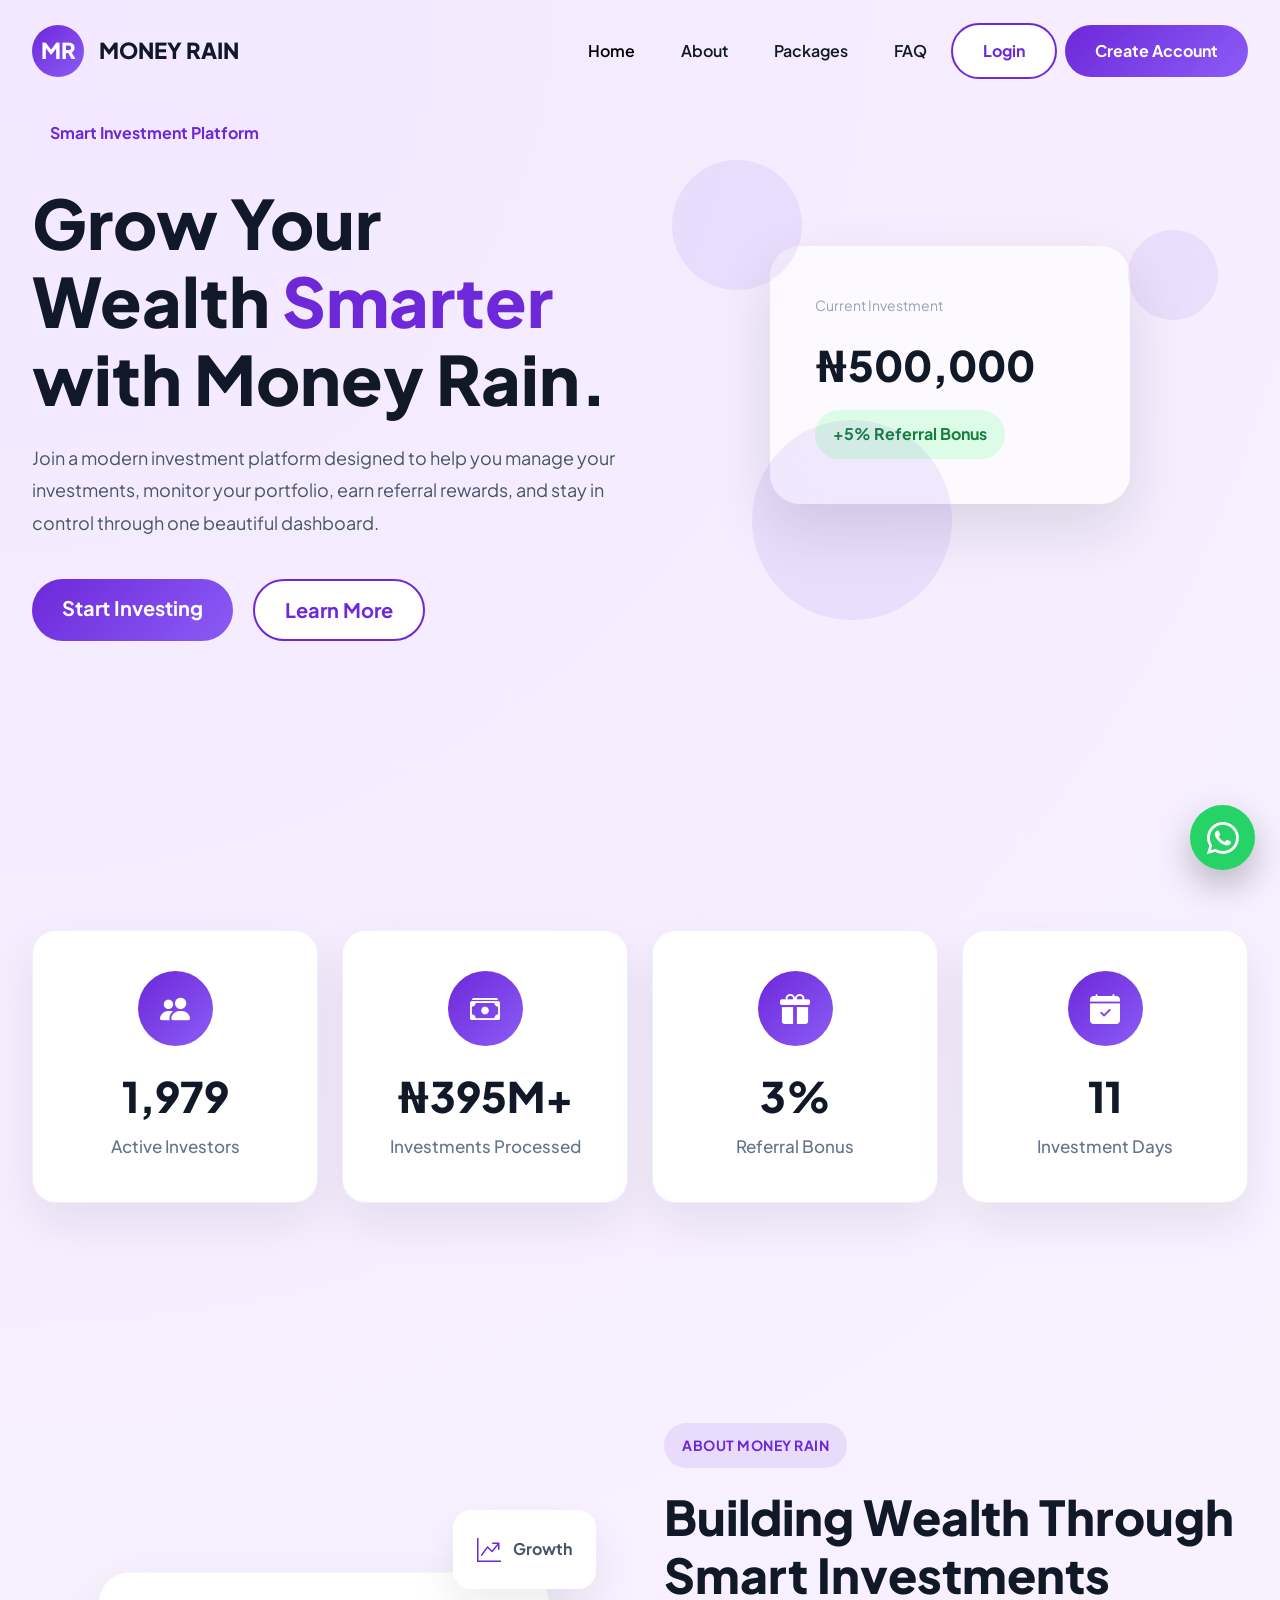
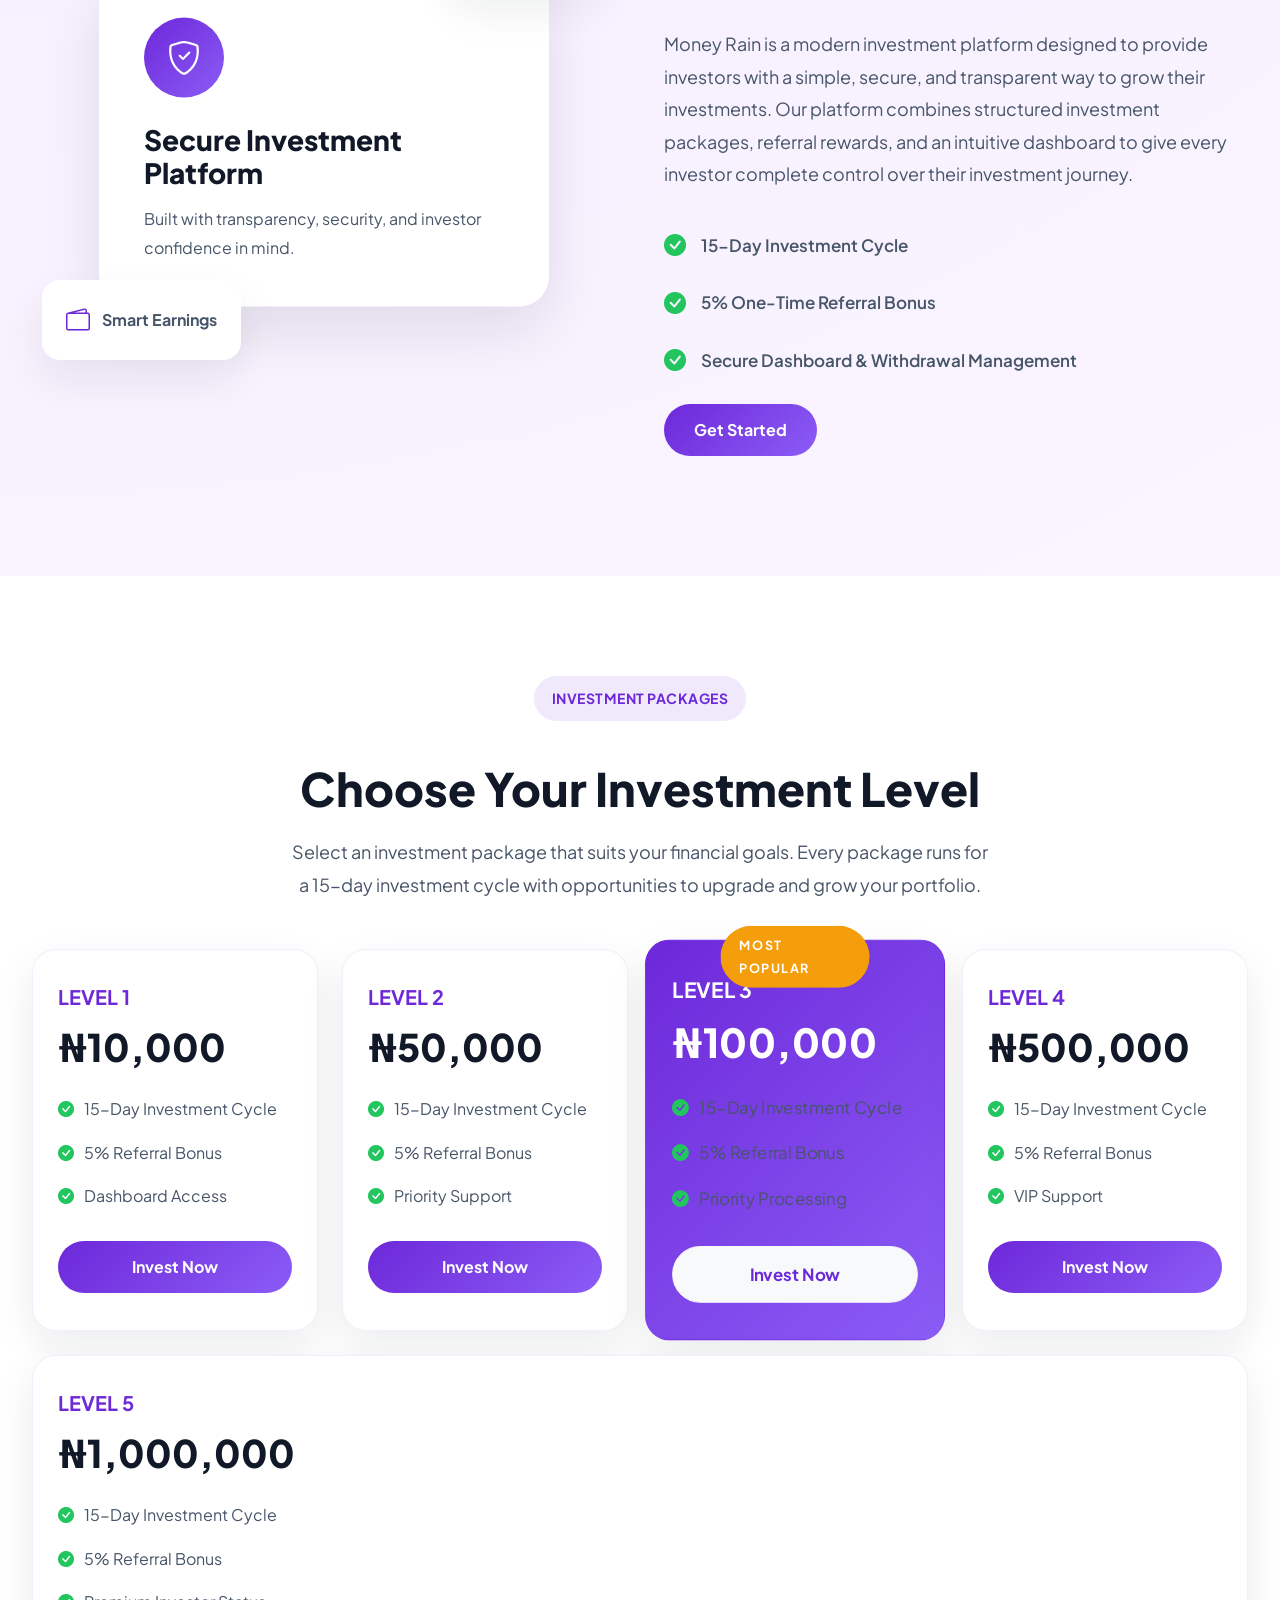
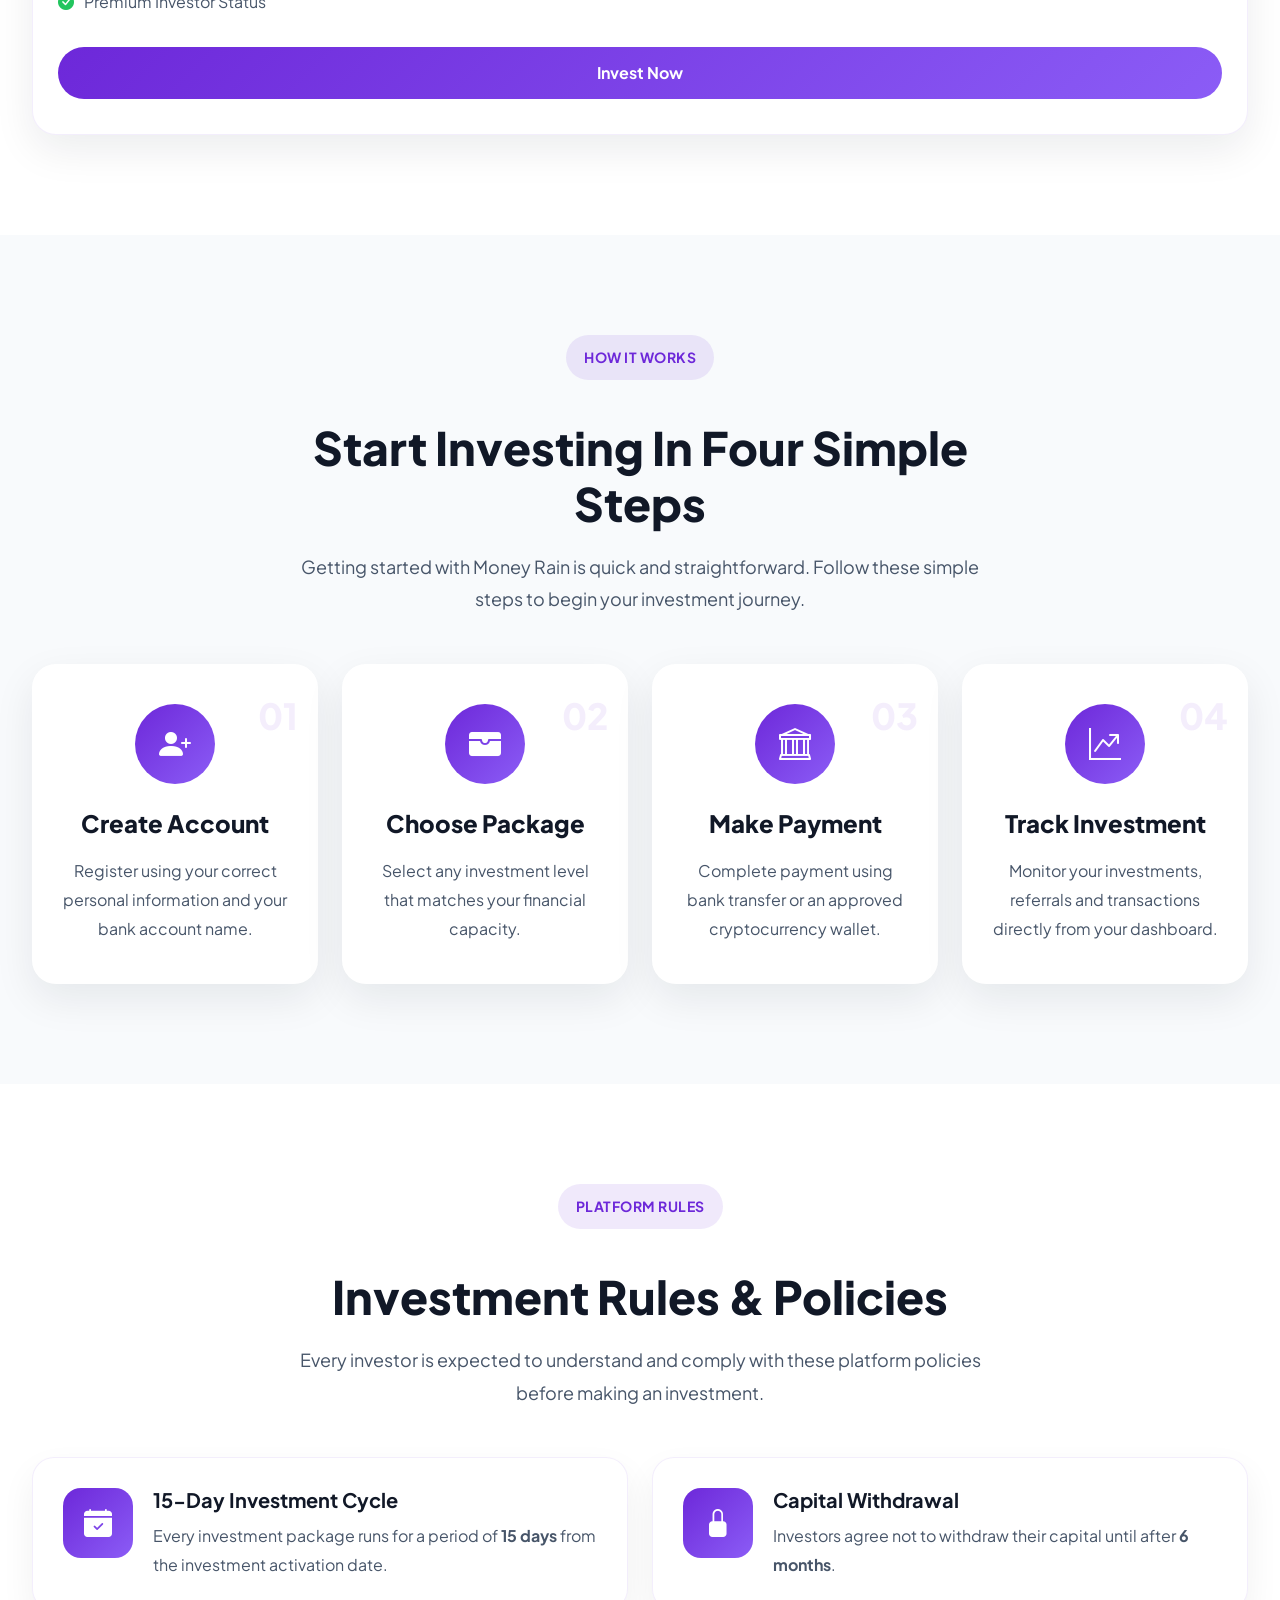
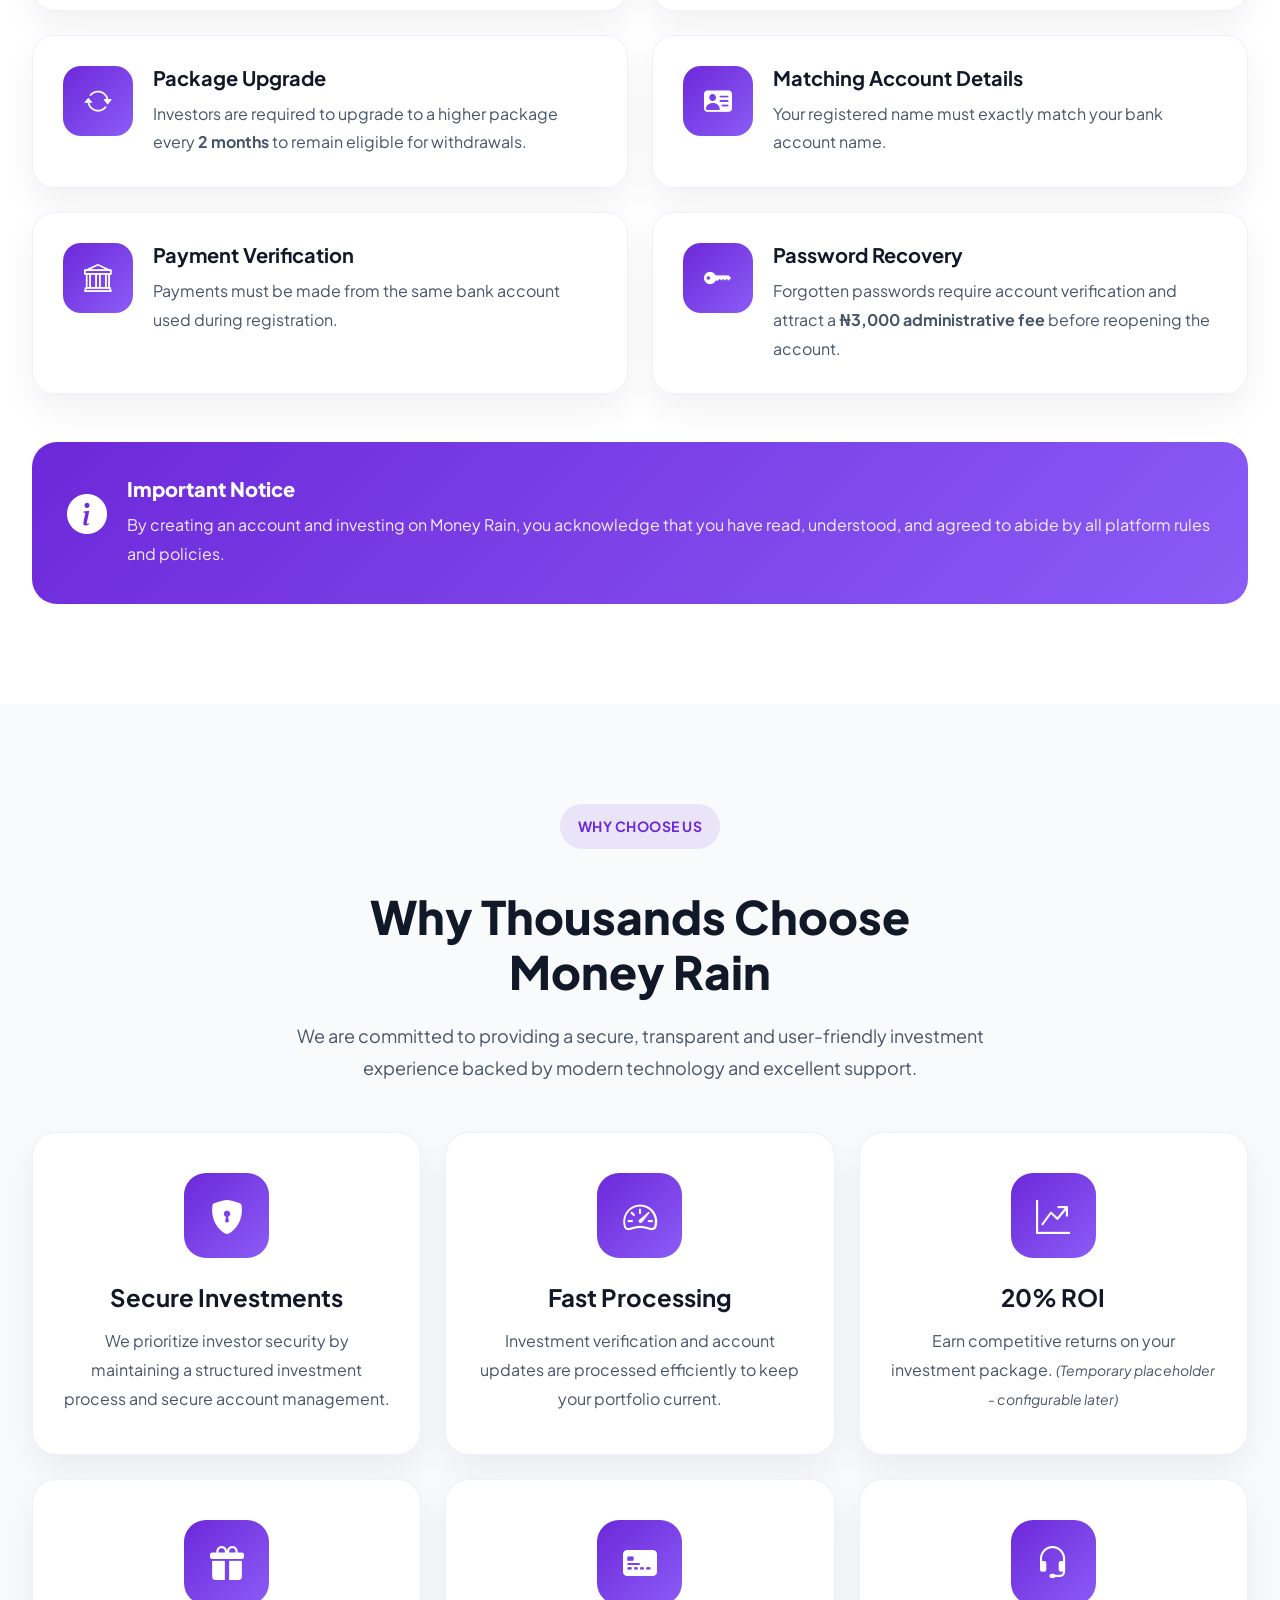
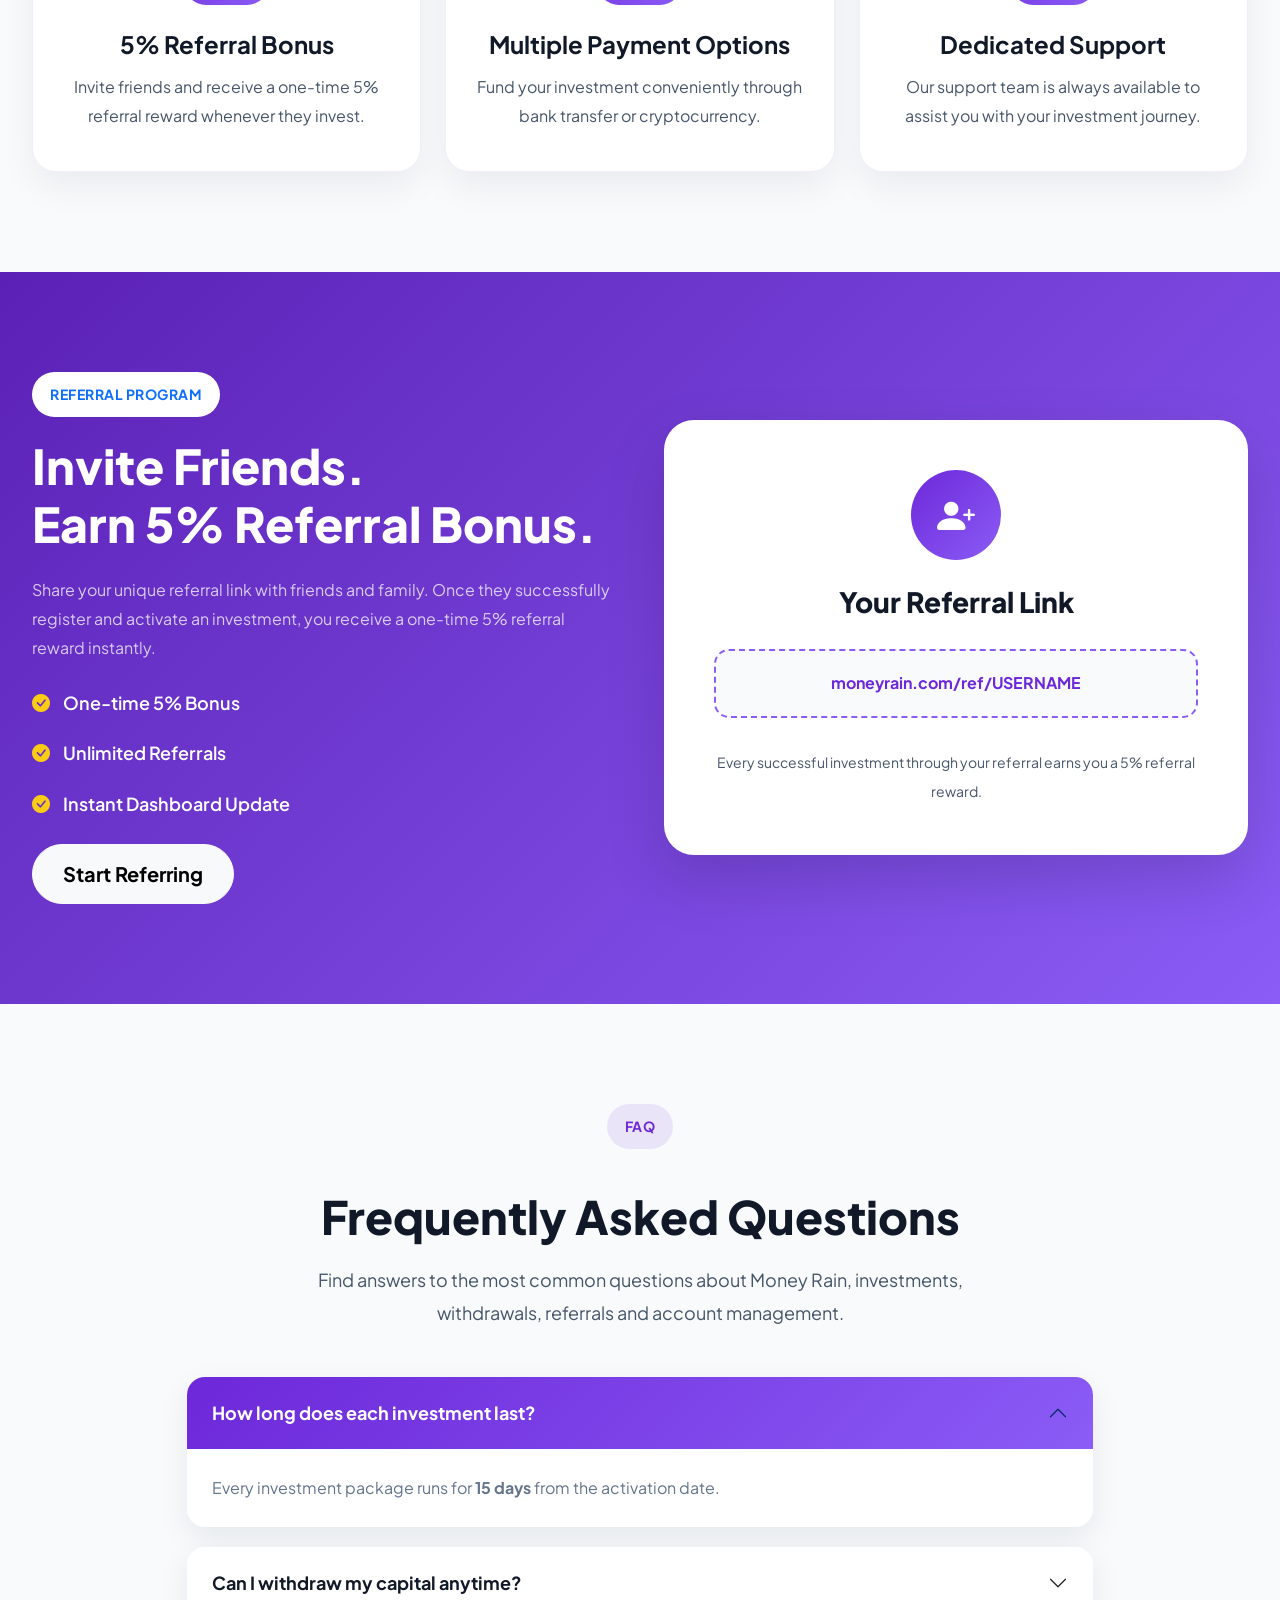
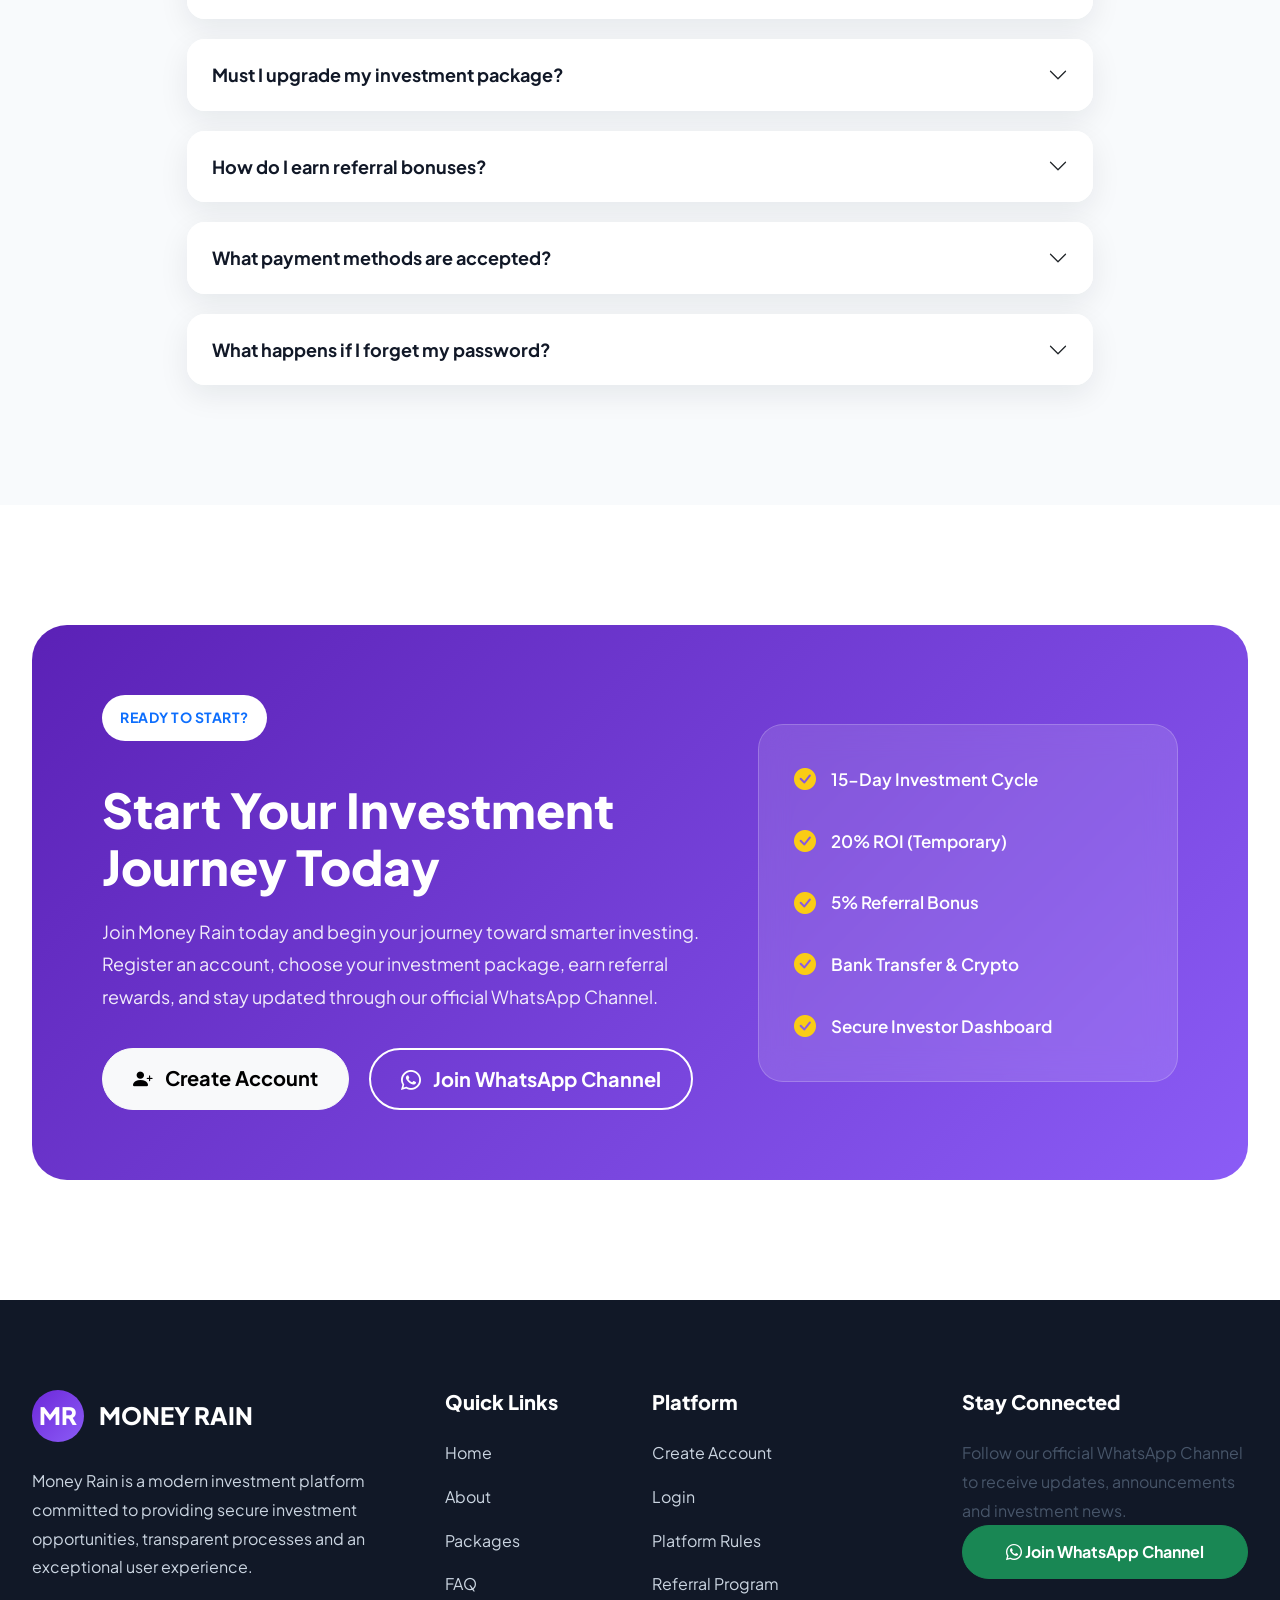
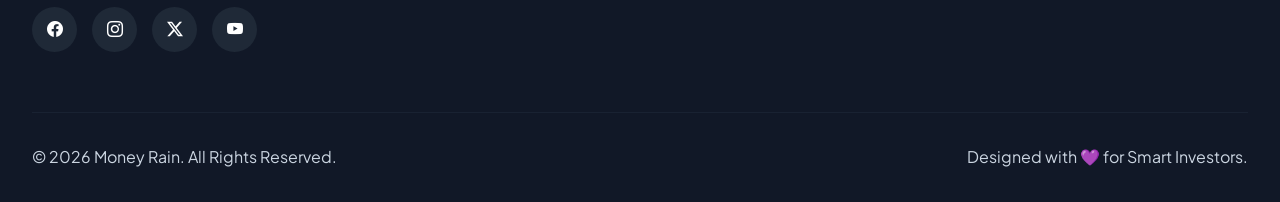
==== index.html @ e8bf7d79 "Home page UI" ====
<!doctype html>
<html lang="en">
  <head>
    <meta charset="UTF-8" />

    <meta name="viewport" content="width=device-width, initial-scale=1.0" />

    <title>Money Rain | Smart Investment Platform</title>

    <!-- Bootstrap -->
    <link
      href="https://cdn.jsdelivr.net/npm/bootstrap@5.3.3/dist/css/bootstrap.min.css"
      rel="stylesheet"
    />

    <!-- Bootstrap Icons -->
    <link
      href="https://cdn.jsdelivr.net/npm/bootstrap-icons@1.11.3/font/bootstrap-icons.min.css"
      rel="stylesheet"
    />

    <!-- Google Font -->
    <link
      href="https://fonts.googleapis.com/css2?family=Plus+Jakarta+Sans:wght@400;500;600;700;800&display=swap"
      rel="stylesheet"
    />

    <!-- AOS -->
    <link href="https://unpkg.com/aos@2.3.4/dist/aos.css" rel="stylesheet" />

    <!-- Custom CSS -->
    <link rel="stylesheet" href="assets/css/style.css" />
    <link rel="stylesheet" href="assets/css/responsive.css">
  </head>

  <body>
    <!-- =======================
            LOADER
    ======================== -->

    <div id="loader">
      <div class="loader-content">
        <div class="loader-logo">MR</div>

        <div class="spinner-border text-light mt-4"></div>

        <p class="mt-4 text-white">Loading...</p>
      </div>
    </div>

    <!-- =======================
            NAVBAR
    ======================== -->

    <nav class="navbar navbar-expand-lg">
      <div class="container">
        <a class="navbar-brand" href="#">
          <div class="logo-circle">MR</div>

          <span> MONEY RAIN </span>
        </a>

        <button
          class="navbar-toggler"
          data-bs-toggle="collapse"
          data-bs-target="#menu"
        >
          <i class="bi bi-list"></i>
        </button>

        <div class="collapse navbar-collapse" id="menu">
          <ul class="navbar-nav ms-auto align-items-lg-center">
            <li class="nav-item">
              <a href="#" class="nav-link active"> Home </a>
            </li>

            <li class="nav-item">
              <a href="#about" class="nav-link"> About </a>
            </li>

            <li class="nav-item">
              <a href="#packages" class="nav-link"> Packages </a>
            </li>

            <li class="nav-item">
              <a href="#faq" class="nav-link"> FAQ </a>
            </li>

            <li class="nav-item ms-lg-3">
              <a href="login.html" class="btn btn-login"> Login </a>
            </li>

            <li class="nav-item ms-lg-2">
              <a href="signup.html" class="btn btn-register">
                Create Account
              </a>
            </li>
          </ul>
        </div>
      </div>
    </nav>

    <!-- =======================
            HERO
    ======================== -->

    <section class="hero">
      <div class="container">
        <div class="row align-items-center">
          <div class="col-lg-6" data-aos="fade-right">
            <span class="hero-badge"> Smart Investment Platform </span>

            <h1>
              Grow Your Wealth

              <span> Smarter </span>

              with Money Rain.
            </h1>

            <p>
              Join a modern investment platform designed to help you manage your
              investments, monitor your portfolio, earn referral rewards, and
              stay in control through one beautiful dashboard.
            </p>

            <div class="hero-buttons">
              <a href="signup.html" class="btn btn-register btn-lg">
                Start Investing
              </a>

              <a href="#about" class="btn btn-outline-light-custom btn-lg">
                Learn More
              </a>
            </div>
          </div>

          <div class="col-lg-6" data-aos="fade-left">
            <div class="hero-card">
              <div class="investment-card">
                <small>Current Investment</small>

                <h3>₦500,000</h3>

                <span class="profit"> +5% Referral Bonus </span>
              </div>

              <div class="floating-circle one"></div>
              <div class="floating-circle two"></div>
              <div class="floating-circle three"></div>
            </div>
          </div>
        </div>
      </div>
    </section>
    <!-- ==========================================
                STATISTICS
=========================================== -->

    <section class="statistics">
      <div class="container">
        <div class="row g-4">
          <div class="col-lg-3 col-md-6">
            <div class="stat-card" data-aos="fade-up" data-aos-delay="100">
              <div class="stat-icon">
                <i class="bi bi-people-fill"></i>
              </div>

              <h2 class="counter" data-target="2500">0</h2>

              <p>Active Investors</p>
            </div>
          </div>

          <div class="col-lg-3 col-md-6">
            <div class="stat-card" data-aos="fade-up" data-aos-delay="200">
              <div class="stat-icon">
                <i class="bi bi-cash-stack"></i>
              </div>

              <h2>₦<span class="counter" data-target="500">0</span>M+</h2>

              <p>Investments Processed</p>
            </div>
          </div>

          <div class="col-lg-3 col-md-6">
            <div class="stat-card" data-aos="fade-up" data-aos-delay="300">
              <div class="stat-icon">
                <i class="bi bi-gift-fill"></i>
              </div>

              <h2><span class="counter" data-target="5">0</span>%</h2>

              <p>Referral Bonus</p>
            </div>
          </div>

          <div class="col-lg-3 col-md-6">
            <div class="stat-card" data-aos="fade-up" data-aos-delay="400">
              <div class="stat-icon">
                <i class="bi bi-calendar-check-fill"></i>
              </div>

              <h2><span class="counter" data-target="15">0</span></h2>

              <p>Investment Days</p>
            </div>
          </div>
        </div>
      </div>
    </section>
    <!-- ==========================================
                ABOUT SECTION
=========================================== -->

    <section class="about-section" id="about">
      <div class="container">
        <div class="row align-items-center g-5">
          <!-- Left Side -->

          <div class="col-lg-6" data-aos="fade-right">
            <div class="about-image">
              <div class="about-main-card">
                <div class="about-icon">
                  <i class="bi bi-shield-check"></i>
                </div>

                <h3>Secure Investment Platform</h3>

                <p>
                  Built with transparency, security, and investor confidence in
                  mind.
                </p>
              </div>

              <div class="mini-card top-card">
                <i class="bi bi-graph-up-arrow"></i>

                <span>Growth</span>
              </div>

              <div class="mini-card bottom-card">
                <i class="bi bi-wallet2"></i>

                <span>Smart Earnings</span>
              </div>
            </div>
          </div>

          <!-- Right Side -->

          <div class="col-lg-6" data-aos="fade-left">
            <span class="section-tag"> ABOUT MONEY RAIN </span>

            <h2>Building Wealth Through Smart Investments</h2>

            <p class="about-text">
              Money Rain is a modern investment platform designed to provide
              investors with a simple, secure, and transparent way to grow their
              investments. Our platform combines structured investment packages,
              referral rewards, and an intuitive dashboard to give every
              investor complete control over their investment journey.
            </p>

            <div class="about-features">
              <div class="about-feature">
                <i class="bi bi-check-circle-fill"></i>

                <span>15-Day Investment Cycle</span>
              </div>

              <div class="about-feature">
                <i class="bi bi-check-circle-fill"></i>

                <span>5% One-Time Referral Bonus</span>
              </div>

              <div class="about-feature">
                <i class="bi bi-check-circle-fill"></i>

                <span>Secure Dashboard & Withdrawal Management</span>
              </div>
            </div>

            <a href="signup.html" class="btn btn-register mt-4">
              Get Started
            </a>
          </div>
        </div>
      </div>
    </section>
    <!-- ==========================================
            INVESTMENT PACKAGES
=========================================== -->

    <section class="packages-section" id="packages">
      <div class="container">
        <div class="section-header text-center mb-5" data-aos="fade-up">
          <span class="section-tag">INVESTMENT PACKAGES</span>

          <h2>Choose Your Investment Level</h2>

          <p>
            Select an investment package that suits your financial goals. Every
            package runs for a 15-day investment cycle with opportunities to
            upgrade and grow your portfolio.
          </p>
        </div>

        <div class="row g-4">
          <!-- Level 1 -->
          <div class="col-lg col-md-6" data-aos="fade-up" data-aos-delay="100">
            <div class="package-card">
              <h5>LEVEL 1</h5>

              <h3>₦10,000</h3>

              <ul>
                <li>
                  <i class="bi bi-check-circle-fill"></i>15-Day Investment Cycle
                </li>

                <li>
                  <i class="bi bi-check-circle-fill"></i>5% Referral Bonus
                </li>

                <li><i class="bi bi-check-circle-fill"></i>Dashboard Access</li>
              </ul>

              <a href="signup.html" class="btn btn-register w-100">
                Invest Now
              </a>
            </div>
          </div>

          <!-- Level 2 -->

          <div class="col-lg col-md-6" data-aos="fade-up" data-aos-delay="200">
            <div class="package-card">
              <h5>LEVEL 2</h5>

              <h3>₦50,000</h3>

              <ul>
                <li>
                  <i class="bi bi-check-circle-fill"></i>15-Day Investment Cycle
                </li>

                <li>
                  <i class="bi bi-check-circle-fill"></i>5% Referral Bonus
                </li>

                <li><i class="bi bi-check-circle-fill"></i>Priority Support</li>
              </ul>

              <a href="signup.html" class="btn btn-register w-100">
                Invest Now
              </a>
            </div>
          </div>

          <!-- Level 3 -->

          <div class="col-lg col-md-6" data-aos="fade-up" data-aos-delay="300">
            <div class="package-card featured">
              <span class="featured-badge"> MOST POPULAR </span>

              <h5>LEVEL 3</h5>

              <h3>₦100,000</h3>

              <ul>
                <li>
                  <i class="bi bi-check-circle-fill"></i>15-Day Investment Cycle
                </li>

                <li>
                  <i class="bi bi-check-circle-fill"></i>5% Referral Bonus
                </li>

                <li>
                  <i class="bi bi-check-circle-fill"></i>Priority Processing
                </li>
              </ul>

              <a href="signup.html" class="btn btn-light w-100"> Invest Now </a>
            </div>
          </div>

          <!-- Level 4 -->

          <div class="col-lg col-md-6" data-aos="fade-up" data-aos-delay="400">
            <div class="package-card">
              <h5>LEVEL 4</h5>

              <h3>₦500,000</h3>

              <ul>
                <li>
                  <i class="bi bi-check-circle-fill"></i>15-Day Investment Cycle
                </li>

                <li>
                  <i class="bi bi-check-circle-fill"></i>5% Referral Bonus
                </li>

                <li><i class="bi bi-check-circle-fill"></i>VIP Support</li>
              </ul>

              <a href="signup.html" class="btn btn-register w-100">
                Invest Now
              </a>
            </div>
          </div>

          <!-- Level 5 -->

          <div class="col-lg col-md-6" data-aos="fade-up" data-aos-delay="500">
            <div class="package-card">
              <h5>LEVEL 5</h5>

              <h3>₦1,000,000</h3>

              <ul>
                <li>
                  <i class="bi bi-check-circle-fill"></i>15-Day Investment Cycle
                </li>

                <li>
                  <i class="bi bi-check-circle-fill"></i>5% Referral Bonus
                </li>

                <li>
                  <i class="bi bi-check-circle-fill"></i>Premium Investor Status
                </li>
              </ul>

              <a href="signup.html" class="btn btn-register w-100">
                Invest Now
              </a>
            </div>
          </div>
        </div>
      </div>
    </section>
    <!-- ==========================================
            HOW IT WORKS
=========================================== -->

    <section class="how-section">
      <div class="container">
        <div class="section-header text-center mb-5" data-aos="fade-up">
          <span class="section-tag"> HOW IT WORKS </span>

          <h2>Start Investing In Four Simple Steps</h2>

          <p>
            Getting started with Money Rain is quick and straightforward. Follow
            these simple steps to begin your investment journey.
          </p>
        </div>

        <div class="row g-4">
          <div class="col-lg-3 col-md-6">
            <div class="step-card" data-aos="fade-up" data-aos-delay="100">
              <div class="step-number">01</div>

              <div class="step-icon">
                <i class="bi bi-person-plus-fill"></i>
              </div>

              <h4>Create Account</h4>

              <p>
                Register using your correct personal information and your bank
                account name.
              </p>
            </div>
          </div>

          <div class="col-lg-3 col-md-6">
            <div class="step-card" data-aos="fade-up" data-aos-delay="200">
              <div class="step-number">02</div>

              <div class="step-icon">
                <i class="bi bi-wallet-fill"></i>
              </div>

              <h4>Choose Package</h4>

              <p>
                Select any investment level that matches your financial
                capacity.
              </p>
            </div>
          </div>

          <div class="col-lg-3 col-md-6">
            <div class="step-card" data-aos="fade-up" data-aos-delay="300">
              <div class="step-number">03</div>

              <div class="step-icon">
                <i class="bi bi-bank"></i>
              </div>

              <h4>Make Payment</h4>

              <p>
                Complete payment using bank transfer or an approved
                cryptocurrency wallet.
              </p>
            </div>
          </div>

          <div class="col-lg-3 col-md-6">
            <div class="step-card" data-aos="fade-up" data-aos-delay="400">
              <div class="step-number">04</div>

              <div class="step-icon">
                <i class="bi bi-graph-up-arrow"></i>
              </div>

              <h4>Track Investment</h4>

              <p>
                Monitor your investments, referrals and transactions directly
                from your dashboard.
              </p>
            </div>
          </div>
        </div>
      </div>
    </section>
    <!-- ==========================================
        PLATFORM RULES & POLICIES
=========================================== -->

    <section class="rules-section" id="rules">
      <div class="container">
        <div class="section-header text-center mb-5" data-aos="fade-up">
          <span class="section-tag"> PLATFORM RULES </span>

          <h2>Investment Rules & Policies</h2>

          <p>
            Every investor is expected to understand and comply with these
            platform policies before making an investment.
          </p>
        </div>

        <div class="row g-4">
          <div class="col-lg-6">
            <div class="rule-card" data-aos="fade-right">
              <div class="rule-icon">
                <i class="bi bi-calendar-check-fill"></i>
              </div>

              <div>
                <h5>15-Day Investment Cycle</h5>

                <p>
                  Every investment package runs for a period of
                  <strong>15 days</strong> from the investment activation date.
                </p>
              </div>
            </div>
          </div>

          <div class="col-lg-6">
            <div class="rule-card" data-aos="fade-left">
              <div class="rule-icon">
                <i class="bi bi-lock-fill"></i>
              </div>

              <div>
                <h5>Capital Withdrawal</h5>

                <p>
                  Investors agree not to withdraw their capital until after
                  <strong>6 months</strong>.
                </p>
              </div>
            </div>
          </div>

          <div class="col-lg-6">
            <div class="rule-card" data-aos="fade-right">
              <div class="rule-icon">
                <i class="bi bi-arrow-repeat"></i>
              </div>

              <div>
                <h5>Package Upgrade</h5>

                <p>
                  Investors are required to upgrade to a higher package every
                  <strong>2 months</strong> to remain eligible for withdrawals.
                </p>
              </div>
            </div>
          </div>

          <div class="col-lg-6">
            <div class="rule-card" data-aos="fade-left">
              <div class="rule-icon">
                <i class="bi bi-person-vcard-fill"></i>
              </div>

              <div>
                <h5>Matching Account Details</h5>

                <p>
                  Your registered name must exactly match your bank account
                  name.
                </p>
              </div>
            </div>
          </div>

          <div class="col-lg-6">
            <div class="rule-card" data-aos="fade-right">
              <div class="rule-icon">
                <i class="bi bi-bank"></i>
              </div>

              <div>
                <h5>Payment Verification</h5>

                <p>
                  Payments must be made from the same bank account used during
                  registration.
                </p>
              </div>
            </div>
          </div>

          <div class="col-lg-6">
            <div class="rule-card" data-aos="fade-left">
              <div class="rule-icon">
                <i class="bi bi-key-fill"></i>
              </div>

              <div>
                <h5>Password Recovery</h5>

                <p>
                  Forgotten passwords require account verification and attract a
                  <strong>₦3,000 administrative fee</strong>
                  before reopening the account.
                </p>
              </div>
            </div>
          </div>
        </div>

        <div class="policy-note mt-5" data-aos="zoom-in">
          <i class="bi bi-info-circle-fill"></i>

          <div>
            <h5>Important Notice</h5>

            <p>
              By creating an account and investing on Money Rain, you
              acknowledge that you have read, understood, and agreed to abide by
              all platform rules and policies.
            </p>
          </div>
        </div>
      </div>
    </section>
    <!-- ==========================================
            WHY CHOOSE MONEY RAIN
=========================================== -->

    <section class="why-section" id="features">
      <div class="container">
        <div class="section-header text-center mb-5" data-aos="fade-up">
          <span class="section-tag"> WHY CHOOSE US </span>

          <h2>Why Thousands Choose Money Rain</h2>

          <p>
            We are committed to providing a secure, transparent and
            user-friendly investment experience backed by modern technology and
            excellent support.
          </p>
        </div>

        <div class="row g-4">
          <div class="col-lg-4 col-md-6">
            <div class="feature-card" data-aos="zoom-in">
              <div class="feature-icon">
                <i class="bi bi-shield-lock-fill"></i>
              </div>

              <h4>Secure Investments</h4>

              <p>
                We prioritize investor security by maintaining a structured
                investment process and secure account management.
              </p>
            </div>
          </div>

          <div class="col-lg-4 col-md-6">
            <div class="feature-card" data-aos="zoom-in" data-aos-delay="100">
              <div class="feature-icon">
                <i class="bi bi-speedometer2"></i>
              </div>

              <h4>Fast Processing</h4>

              <p>
                Investment verification and account updates are processed
                efficiently to keep your portfolio current.
              </p>
            </div>
          </div>

          <div class="col-lg-4 col-md-6">
            <div class="feature-card" data-aos="zoom-in" data-aos-delay="200">
              <div class="feature-icon">
                <i class="bi bi-graph-up-arrow"></i>
              </div>

              <h4>20% ROI</h4>

              <p>
                Earn competitive returns on your investment package.
                <small
                  ><em>(Temporary placeholder - configurable later)</em></small
                >
              </p>
            </div>
          </div>

          <div class="col-lg-4 col-md-6">
            <div class="feature-card" data-aos="zoom-in">
              <div class="feature-icon">
                <i class="bi bi-gift-fill"></i>
              </div>

              <h4>5% Referral Bonus</h4>

              <p>
                Invite friends and receive a one-time 5% referral reward
                whenever they invest.
              </p>
            </div>
          </div>

          <div class="col-lg-4 col-md-6">
            <div class="feature-card" data-aos="zoom-in" data-aos-delay="100">
              <div class="feature-icon">
                <i class="bi bi-credit-card-2-front-fill"></i>
              </div>

              <h4>Multiple Payment Options</h4>

              <p>
                Fund your investment conveniently through bank transfer or
                cryptocurrency.
              </p>
            </div>
          </div>

          <div class="col-lg-4 col-md-6">
            <div class="feature-card" data-aos="zoom-in" data-aos-delay="200">
              <div class="feature-icon">
                <i class="bi bi-headset"></i>
              </div>

              <h4>Dedicated Support</h4>

              <p>
                Our support team is always available to assist you with your
                investment journey.
              </p>
            </div>
          </div>
        </div>
      </div>
    </section>
    <!-- ==========================================
            REFERRAL PROGRAM
=========================================== -->

    <section class="referral-section" id="referral">
      <div class="container">
        <div class="row align-items-center g-5">
          <div class="col-lg-6" data-aos="fade-right">
            <span class="section-tag bg-white text-primary">
              REFERRAL PROGRAM
            </span>

            <h2 class="text-white">
              Invite Friends.<br />

              Earn 5% Referral Bonus.
            </h2>

            <p class="text-white opacity-75 mt-4">
              Share your unique referral link with friends and family. Once they
              successfully register and activate an investment, you receive a
              one-time 5% referral reward instantly.
            </p>

            <div class="referral-benefits mt-4">
              <div>
                <i class="bi bi-check-circle-fill"></i>

                One-time 5% Bonus
              </div>

              <div>
                <i class="bi bi-check-circle-fill"></i>

                Unlimited Referrals
              </div>

              <div>
                <i class="bi bi-check-circle-fill"></i>

                Instant Dashboard Update
              </div>
            </div>

            <a href="signup.html" class="btn btn-light btn-lg mt-4">
              Start Referring
            </a>
          </div>

          <div class="col-lg-6" data-aos="fade-left">
            <div class="referral-card">
              <div class="referral-icon">
                <i class="bi bi-person-plus-fill"></i>
              </div>

              <h3>Your Referral Link</h3>

              <div class="referral-link">moneyrain.com/ref/USERNAME</div>

              <small>
                Every successful investment through your referral earns you a 5%
                referral reward.
              </small>
            </div>
          </div>
        </div>
      </div>
    </section>
    <!-- ==========================================
                FAQ SECTION
=========================================== -->

    <section class="faq-section" id="faq">
      <div class="container">
        <div class="section-header text-center mb-5" data-aos="fade-up">
          <span class="section-tag"> FAQ </span>

          <h2>Frequently Asked Questions</h2>

          <p>
            Find answers to the most common questions about Money Rain,
            investments, withdrawals, referrals and account management.
          </p>
        </div>

        <div class="row justify-content-center">
          <div class="col-lg-9">
            <div class="accordion moneyrain-accordion" id="faqAccordion">
              <!-- FAQ 1 -->

              <div class="accordion-item">
                <h2 class="accordion-header">
                  <button
                    class="accordion-button"
                    type="button"
                    data-bs-toggle="collapse"
                    data-bs-target="#faq1"
                  >
                    How long does each investment last?
                  </button>
                </h2>

                <div
                  id="faq1"
                  class="accordion-collapse collapse show"
                  data-bs-parent="#faqAccordion"
                >
                  <div class="accordion-body">
                    Every investment package runs for
                    <strong>15 days</strong> from the activation date.
                  </div>
                </div>
              </div>

              <!-- FAQ 2 -->

              <div class="accordion-item">
                <h2 class="accordion-header">
                  <button
                    class="accordion-button collapsed"
                    type="button"
                    data-bs-toggle="collapse"
                    data-bs-target="#faq2"
                  >
                    Can I withdraw my capital anytime?
                  </button>
                </h2>

                <div
                  id="faq2"
                  class="accordion-collapse collapse"
                  data-bs-parent="#faqAccordion"
                >
                  <div class="accordion-body">
                    No. Investors agree that capital can only be withdrawn after
                    completing six (6) months on the platform.
                  </div>
                </div>
              </div>

              <!-- FAQ 3 -->

              <div class="accordion-item">
                <h2 class="accordion-header">
                  <button
                    class="accordion-button collapsed"
                    type="button"
                    data-bs-toggle="collapse"
                    data-bs-target="#faq3"
                  >
                    Must I upgrade my investment package?
                  </button>
                </h2>

                <div
                  id="faq3"
                  class="accordion-collapse collapse"
                  data-bs-parent="#faqAccordion"
                >
                  <div class="accordion-body">
                    Yes. Investors are required to upgrade to a higher
                    investment package every two months to remain eligible for
                    withdrawals.
                  </div>
                </div>
              </div>

              <!-- FAQ 4 -->

              <div class="accordion-item">
                <h2 class="accordion-header">
                  <button
                    class="accordion-button collapsed"
                    type="button"
                    data-bs-toggle="collapse"
                    data-bs-target="#faq4"
                  >
                    How do I earn referral bonuses?
                  </button>
                </h2>

                <div
                  id="faq4"
                  class="accordion-collapse collapse"
                  data-bs-parent="#faqAccordion"
                >
                  <div class="accordion-body">
                    You earn a one-time
                    <strong>5% referral bonus</strong> whenever someone joins
                    through your referral link and activates an investment.
                  </div>
                </div>
              </div>

              <!-- FAQ 5 -->

              <div class="accordion-item">
                <h2 class="accordion-header">
                  <button
                    class="accordion-button collapsed"
                    type="button"
                    data-bs-toggle="collapse"
                    data-bs-target="#faq5"
                  >
                    What payment methods are accepted?
                  </button>
                </h2>

                <div
                  id="faq5"
                  class="accordion-collapse collapse"
                  data-bs-parent="#faqAccordion"
                >
                  <div class="accordion-body">
                    We currently accept Bank Transfer and Cryptocurrency
                    payments.
                  </div>
                </div>
              </div>

              <!-- FAQ 6 -->

              <div class="accordion-item">
                <h2 class="accordion-header">
                  <button
                    class="accordion-button collapsed"
                    type="button"
                    data-bs-toggle="collapse"
                    data-bs-target="#faq6"
                  >
                    What happens if I forget my password?
                  </button>
                </h2>

                <div
                  id="faq6"
                  class="accordion-collapse collapse"
                  data-bs-parent="#faqAccordion"
                >
                  <div class="accordion-body">
                    Account recovery requires identity verification and attracts
                    a ₦3,000 administrative fee before your account is reopened.
                  </div>
                </div>
              </div>
            </div>
          </div>
        </div>
      </div>
    </section>
    <!-- ==========================================
            CALL TO ACTION
=========================================== -->

    <section class="cta-section">
      <div class="container">
        <div class="cta-box" data-aos="zoom-in">
          <div class="row align-items-center g-5">
            <div class="col-lg-7">
              <span class="section-tag bg-white text-primary">
                READY TO START?
              </span>

              <h2>Start Your Investment Journey Today</h2>

              <p>
                Join Money Rain today and begin your journey toward smarter
                investing. Register an account, choose your investment package,
                earn referral rewards, and stay updated through our official
                WhatsApp Channel.
              </p>

              <div class="cta-buttons">
                <a href="signup.html" class="btn btn-light btn-lg">
                  <i class="bi bi-person-plus-fill me-2"></i>

                  Create Account
                </a>

                <a
                  href="https://whatsapp.com/channel/YOUR_CHANNEL_LINK"
                  target="_blank"
                  class="btn btn-outline-light btn-lg"
                >
                  <i class="bi bi-whatsapp me-2"></i>

                  Join WhatsApp Channel
                </a>
              </div>
            </div>

            <div class="col-lg-5">
              <div class="cta-card">
                <div class="cta-item">
                  <i class="bi bi-check-circle-fill"></i>

                  <span>15-Day Investment Cycle</span>
                </div>

                <div class="cta-item">
                  <i class="bi bi-check-circle-fill"></i>

                  <span>20% ROI (Temporary)</span>
                </div>

                <div class="cta-item">
                  <i class="bi bi-check-circle-fill"></i>

                  <span>5% Referral Bonus</span>
                </div>

                <div class="cta-item">
                  <i class="bi bi-check-circle-fill"></i>

                  <span>Bank Transfer & Crypto</span>
                </div>

                <div class="cta-item">
                  <i class="bi bi-check-circle-fill"></i>

                  <span>Secure Investor Dashboard</span>
                </div>
              </div>
            </div>
          </div>
        </div>
      </div>
    </section>
    <!-- ==========================================
                FOOTER
=========================================== -->

    <footer class="footer">
      <div class="container">
        <div class="row gy-5">
          <!-- Company -->

          <div class="col-lg-4">
            <a href="#" class="footer-logo">
              <div class="logo-circle">MR</div>

              <span> MONEY RAIN </span>
            </a>

            <p class="footer-text">
              Money Rain is a modern investment platform committed to providing
              secure investment opportunities, transparent processes and an
              exceptional user experience.
            </p>

            <div class="footer-social">
              <a href="#">
                <i class="bi bi-facebook"></i>
              </a>

              <a href="#">
                <i class="bi bi-instagram"></i>
              </a>

              <a href="#">
                <i class="bi bi-twitter-x"></i>
              </a>

              <a href="#">
                <i class="bi bi-youtube"></i>
              </a>
            </div>
          </div>

          <!-- Quick Links -->

          <div class="col-lg-2 col-md-6">
            <h5>Quick Links</h5>

            <ul>
              <li><a href="#">Home</a></li>

              <li><a href="#about">About</a></li>

              <li><a href="#packages">Packages</a></li>

              <li><a href="#faq">FAQ</a></li>
            </ul>
          </div>

          <!-- Platform -->

          <div class="col-lg-3 col-md-6">
            <h5>Platform</h5>

            <ul>
              <li>
                <a href="signup.html"> Create Account </a>
              </li>

              <li>
                <a href="login.html"> Login </a>
              </li>

              <li>
                <a href="#rules"> Platform Rules </a>
              </li>

              <li>
                <a href="#referral"> Referral Program </a>
              </li>
            </ul>
          </div>

          <!-- Contact -->

          <div class="col-lg-3">
            <h5>Stay Connected</h5>

            <p>
              Follow our official WhatsApp Channel to receive updates,
              announcements and investment news.
            </p>

            <a
              href="https://whatsapp.com/channel/YOUR_CHANNEL_LINK"
              target="_blank"
              class="btn btn-success w-100"
            >
              <i class="bi bi-whatsapp"></i>

              Join WhatsApp Channel
            </a>
          </div>
        </div>

        <hr />

        <div class="footer-bottom">
          <p>© 2026 Money Rain. All Rights Reserved.</p>

          <p>Designed with 💜 for Smart Investors.</p>
        </div>
      </div>
    </footer>

    <!-- Floating WhatsApp -->

    <a
      href="https://whatsapp.com/channel/YOUR_CHANNEL_LINK"
      class="whatsapp-btn"
      target="_blank"
    >
      <i class="bi bi-whatsapp"></i>
    </a>

    <!-- Back To Top -->

    <button id="backToTop">
      <i class="bi bi-arrow-up"></i>
    </button>
    <!-- Bootstrap -->

    <script src="https://cdn.jsdelivr.net/npm/bootstrap@5.3.3/dist/js/bootstrap.bundle.min.js"></script>

    <!-- AOS -->

    <script src="https://unpkg.com/aos@2.3.4/dist/aos.js"></script>

    <!-- App -->

    <script src="assets/js/app.js"></script>
  </body>
</html>
---- assets/css/style.css ----
@import url("variables.css");

/* ==========================
RESET
========================== */
html{

    overflow-x:hidden;

}

body{

    overflow-x:hidden;

}
* {
  margin: 0;

  padding: 0;

  box-sizing: border-box;
}

html {
  scroll-behavior: smooth;
}

body {
  font-family: "Plus Jakarta Sans", sans-serif;

  background: var(--gradient-bg);

  color: var(--text);

  overflow-x: hidden;

  line-height: 1.8;
}

/* ==========================
SCROLLBAR
========================== */

::-webkit-scrollbar {
  width: 10px;
}

::-webkit-scrollbar-track {
  background: #f1f5f9;
}

::-webkit-scrollbar-thumb {
  background: var(--primary);

  border-radius: 30px;
}

/* ==========================
TYPOGRAPHY
========================== */

h1,
h2,
h3,
h4,
h5,
h6 {
  color: var(--dark);

  font-weight: 800;
}

p {
  color: var(--text);

  margin-bottom: 0;
}

a {
  text-decoration: none;

  transition: var(--transition);
}

img {
  max-width: 100%;
}

ul {
  list-style: none;

  padding: 0;

  margin: 0;
}

/* ==========================
SECTION
========================== */

section {
  padding: 100px 0;
}

.container {
  max-width: 1240px;
}

/* ==========================
BUTTONS
========================== */

.btn {
  border-radius: 999px;

  padding: 14px 30px;

  font-weight: 700;

  transition: var(--transition);
}

.btn-register {
  background: var(--gradient-primary);

  color: white;

  border: none;
}

.btn-register:hover {
  transform: translateY(-4px);

  color: white;

  box-shadow: var(--shadow-purple);
}

.btn-login {
  border: 2px solid var(--primary);

  color: var(--primary);

  background: white;
}

.btn-login:hover {
  background: var(--primary);

  color: white;
}

.btn-outline-light-custom {
  border: 2px solid var(--primary);

  background: white;

  color: var(--primary);
}

.btn-outline-light-custom:hover {
  background: var(--primary);

  color: white;
}

/* ==========================
LOADER
========================== */

#loader {
  position: fixed;

  inset: 0;

  background: linear-gradient(135deg, #5b21b6, #8b5cf6);

  display: flex;

  justify-content: center;

  align-items: center;

  z-index: 999999;

  transition: 0.6s;
}

.loader-content {
  text-align: center;
}

.loader-logo {
  width: 120px;

  height: 120px;

  border-radius: 50%;

  background: rgba(255, 255, 255, 0.15);

  backdrop-filter: blur(15px);

  border: 2px solid rgba(255, 255, 255, 0.3);

  display: flex;

  justify-content: center;

  align-items: center;

  color: white;

  font-size: 42px;

  font-weight: 800;

  animation: pulse 2s infinite;
}

.loader-content p {
  color: white;
}

/* ==========================
NAVBAR
========================== */

.navbar {
  position: fixed;

  width: 100%;

  top: 0;

  left: 0;

  padding: 20px 0;

  transition: 0.4s;

  z-index: 999;
}

.navbar.scrolled {
  background: white;

  box-shadow: var(--shadow-md);

  padding: 15px 0;
}

.navbar-brand {
  display: flex;

  align-items: center;

  gap: 15px;

  font-weight: 800;

  font-size: 22px;

  color: var(--dark);
}

.logo-circle {
  width: 52px;

  height: 52px;

  border-radius: 50%;

  background: var(--gradient-primary);

  display: flex;

  justify-content: center;

  align-items: center;

  color: white;

  font-weight: 800;
}

.nav-link {
  margin-left: 30px;

  color: var(--dark);

  font-weight: 600;
}

.nav-link:hover {
  color: var(--primary);
}

.navbar-toggler {
  border: none;

  font-size: 30px;
}

.navbar-toggler:focus {
  box-shadow: none;
}

/* ==========================
HERO
========================== */
.hero{

    min-height:100vh;

    overflow:hidden;

}

.hero-badge {
  display: inline-block;

  background: var(--primary-light);

  color: var(--primary);

  padding: 10px 18px;

  border-radius: 999px;

  font-weight: 700;

  margin-bottom: 25px;
}

.hero h1 {
  font-size: 68px;

  line-height: 1.15;

  margin-bottom: 25px;
}

.hero h1 span {
  color: var(--primary);
}

.hero p {
  font-size: 18px;

  max-width: 600px;

  margin-bottom: 40px;
}

.hero-buttons {
  display: flex;

  gap: 20px;

  flex-wrap: wrap;
}

/* ==========================
HERO CARD
========================== */

.hero-card {
  position: relative;

  height: 550px;

  display: flex;

  justify-content: center;

  align-items: center;
}

.investment-card {
  width: 360px;

  background: rgba(255, 255, 255, 0.65);

  backdrop-filter: blur(25px);

  border-radius: 30px;

  padding: 45px;

  box-shadow: var(--shadow-lg);

  animation: float 5s ease-in-out infinite;
}

.investment-card small {
  color: var(--gray);
}

.investment-card h3 {
  margin: 20px 0;

  font-size: 42px;
}

.profit {
  display: inline-block;

  background: #dcfce7;

  color: #15803d;

  padding: 10px 18px;

  border-radius: 999px;

  font-weight: 700;
}

/* ==========================
FLOATING CIRCLES
========================== */

.floating-circle {
  position: absolute;

  border-radius: 50%;

  background: rgba(109, 40, 217, 0.08);
}

.one {
  width: 130px;

  height: 130px;

  top: 60px;

  left: 20px;
}

.two {
  width: 90px;

  height: 90px;

  right: 30px;

  top: 130px;
}

.three {
  width: 200px;

  height: 200px;

  bottom: 30px;

  left: 100px;
}

/* ==========================
ANIMATIONS
========================== */

@keyframes float {
  0% {
    transform: translateY(0);
  }

  50% {
    transform: translateY(-20px);
  }

  100% {
    transform: translateY(0);
  }
}

@keyframes pulse {
  0% {
    transform: scale(1);
  }

  50% {
    transform: scale(1.08);
  }

  100% {
    transform: scale(1);
  }
}

/* ==========================
RESPONSIVE
========================== */

@media (max-width: 991px) {
  .navbar {
    background: white;

    box-shadow: var(--shadow-md);
  }

  .navbar-collapse {
    margin-top: 20px;
  }

  .nav-link {
    margin: 15px 0;
  }

  .hero {
    padding-top: 130px;

    text-align: center;
  }

  .hero h1 {
    font-size: 46px;
  }

  .hero-buttons {
    justify-content: center;
  }

  .hero-card {
    margin-top: 60px;

    height: auto;
  }

  .investment-card {
    width: 100%;
  }
}
/* ==========================================
                STATISTICS
========================================== */

.statistics {
  margin-top: -70px;

  position: relative;

  z-index: 20;
}

.stat-card {
  background: white;

  border-radius: 24px;

  padding: 40px 25px;

  text-align: center;

  box-shadow: 0 20px 45px rgba(15, 23, 42, 0.08);

  transition: 0.35s;

  border: 1px solid rgba(109, 40, 217, 0.08);

  height: 100%;
}

.stat-card:hover {
  transform: translateY(-12px);

  box-shadow: 0 25px 60px rgba(109, 40, 217, 0.18);
}

.stat-icon {
  width: 75px;

  height: 75px;

  margin: auto;

  margin-bottom: 25px;

  border-radius: 50%;

  background: linear-gradient(135deg, #6d28d9, #8b5cf6);

  color: white;

  display: flex;

  justify-content: center;

  align-items: center;

  font-size: 30px;
}

.stat-card h2 {
  font-size: 42px;

  font-weight: 800;

  color: #111827;

  margin-bottom: 10px;
}

.stat-card p {
  color: #64748b;

  font-size: 17px;

  font-weight: 500;
}
/* ==========================================
                ABOUT SECTION
========================================== */

.about-section {
  padding: 120px 0;
}

.section-tag {
  display: inline-block;

  background: rgba(109, 40, 217, 0.1);

  color: var(--primary);

  padding: 10px 18px;

  border-radius: 50px;

  font-size: 14px;

  font-weight: 700;

  margin-bottom: 20px;

  letter-spacing: 0.5px;
}

.about-section h2 {
  font-size: 48px;

  line-height: 1.2;

  margin-bottom: 25px;
}

.about-text {
  font-size: 18px;

  margin-bottom: 35px;

  color: var(--text);
}

.about-features {
  display: flex;

  flex-direction: column;

  gap: 18px;
}

.about-feature {
  display: flex;

  align-items: center;

  gap: 15px;

  font-size: 17px;

  font-weight: 600;
}

.about-feature i {
  color: var(--success);

  font-size: 22px;
}

/* LEFT SIDE */

.about-image {
  position: relative;

  height: 520px;
}

.about-main-card {
  position: absolute;

  width: 100%;

  max-width: 450px;

  background: white;

  border-radius: 30px;

  padding: 45px;

  box-shadow: 0 25px 60px rgba(15, 23, 42, 0.1);

  top: 50%;

  left: 50%;

  transform: translate(-50%, -50%);
}

.about-icon {
  width: 80px;

  height: 80px;

  border-radius: 50%;

  background: linear-gradient(135deg, #6d28d9, #8b5cf6);

  display: flex;

  justify-content: center;

  align-items: center;

  color: white;

  font-size: 34px;

  margin-bottom: 25px;
}

.about-main-card h3 {
  margin-bottom: 15px;
}

.about-main-card p {
  color: var(--text);
}

/* MINI CARDS */

.mini-card {
  position: absolute;

  background: white;

  padding: 18px 24px;

  border-radius: 18px;

  display: flex;

  align-items: center;

  gap: 12px;

  box-shadow: 0 20px 45px rgba(15, 23, 42, 0.08);

  font-weight: 700;
}

.mini-card i {
  color: var(--primary);

  font-size: 24px;
}

.top-card {
  top: 30px;

  right: 20px;
}

.bottom-card {
  bottom: 40px;

  left: 10px;
}

/* RESPONSIVE */

@media (max-width: 991px) {
  .about-section {
    text-align: center;
  }

  .about-section h2 {
    font-size: 36px;
  }

  .about-image {
    height: 420px;

    margin-bottom: 40px;
  }

  .about-features {
    align-items: center;
  }
}
/* ==========================================
            INVESTMENT PACKAGES
========================================== */

.packages-section {
  background: #ffffff;
}

.section-header {
  max-width: 700px;

  margin: auto;
}

.section-header h2 {
  font-size: 46px;

  font-weight: 800;

  margin: 20px 0;
}

.section-header p {
  font-size: 18px;

  color: var(--text);
}

.package-card {
  background: #fff;

  border-radius: 24px;

  padding: 35px 25px;

  box-shadow: 0 15px 40px rgba(15, 23, 42, 0.08);

  border: 1px solid rgba(109, 40, 217, 0.08);

  transition: 0.35s;

  position: relative;

  height: 100%;
}

.package-card:hover {
  transform: translateY(-12px);

  box-shadow: 0 25px 60px rgba(109, 40, 217, 0.15);
}

.package-card h5 {
  color: var(--primary);

  font-weight: 700;

  margin-bottom: 15px;
}

.package-card h3 {
  font-size: 38px;

  margin-bottom: 25px;
}

.package-card ul {
  margin-bottom: 30px;
}

.package-card ul li {
  margin-bottom: 15px;

  display: flex;

  align-items: center;

  gap: 10px;

  color: var(--text);
}

.package-card ul li i {
  color: var(--success);
}

.featured {
  background: linear-gradient(135deg, #6d28d9, #8b5cf6);

  color: white;

  transform: scale(1.05);
}

.featured h3,
.featured h5,
.featured li {
  color: white;
}

.featured .btn {
  color: var(--primary);

  font-weight: 700;
}

.featured-badge {
  position: absolute;

  top: -14px;

  left: 50%;

  transform: translateX(-50%);

  background: #f59e0b;

  color: white;

  padding: 8px 18px;

  border-radius: 50px;

  font-size: 12px;

  font-weight: 700;

  letter-spacing: 1px;
}

@media (max-width: 991px) {
  .featured {
    transform: none;
  }
}
/*==================================
        HOW IT WORKS
==================================*/

.how-section {
  background: #f8fafc;
}

.step-card {
  background: white;

  padding: 40px 30px;

  border-radius: 24px;

  position: relative;

  text-align: center;

  transition: 0.35s;

  height: 100%;

  box-shadow: 0 15px 40px rgba(15, 23, 42, 0.08);
}

.step-card:hover {
  transform: translateY(-10px);

  box-shadow: 0 20px 50px rgba(109, 40, 217, 0.18);
}

.step-number {
  position: absolute;

  top: 20px;

  right: 20px;

  font-size: 36px;

  font-weight: 800;

  color: rgba(109, 40, 217, 0.08);
}

.step-icon {
  width: 80px;

  height: 80px;

  margin: auto;

  border-radius: 50%;

  background: linear-gradient(135deg, #6d28d9, #8b5cf6);

  display: flex;

  justify-content: center;

  align-items: center;

  color: white;

  font-size: 32px;

  margin-bottom: 25px;
}

.step-card h4 {
  margin-bottom: 20px;
}
/*==================================
    PLATFORM RULES
==================================*/

.rules-section {
  background: white;
}

.rule-card {
  display: flex;

  align-items: flex-start;

  gap: 20px;

  background: #fff;

  border-radius: 22px;

  padding: 30px;

  border: 1px solid rgba(109, 40, 217, 0.08);

  box-shadow: 0 15px 35px rgba(15, 23, 42, 0.06);

  transition: 0.35s;

  height: 100%;
}

.rule-card:hover {
  transform: translateY(-8px);

  box-shadow: 0 20px 45px rgba(109, 40, 217, 0.16);
}

.rule-icon {
  width: 70px;

  height: 70px;

  min-width: 70px;

  border-radius: 18px;

  background: linear-gradient(135deg, #6d28d9, #8b5cf6);

  display: flex;

  justify-content: center;

  align-items: center;

  color: #fff;

  font-size: 28px;
}

.rule-card h5 {
  margin-bottom: 10px;

  font-weight: 700;
}

.rule-card p {
  margin: 0;

  color: var(--text);
}

.policy-note {
  background: linear-gradient(135deg, #6d28d9, #8b5cf6);

  color: white;

  border-radius: 25px;

  padding: 35px;

  display: flex;

  gap: 20px;

  align-items: flex-start;
}

.policy-note i {
  font-size: 40px;
}

.policy-note h5 {
  color: white;

  margin-bottom: 10px;
}

.policy-note p {
  color: rgba(255, 255, 255, 0.9);

  margin: 0;
}

@media (max-width: 768px) {
  .rule-card {
    flex-direction: column;

    text-align: center;
  }

  .rule-icon {
    margin: auto;
  }

  .policy-note {
    flex-direction: column;

    text-align: center;
  }
}
/*==================================
        WHY CHOOSE US
==================================*/

.why-section {
  background: #f8fafc;
}

.feature-card {
  background: #fff;

  border-radius: 24px;

  padding: 40px 30px;

  text-align: center;

  transition: 0.35s;

  height: 100%;

  border: 1px solid rgba(109, 40, 217, 0.08);

  box-shadow: 0 15px 35px rgba(15, 23, 42, 0.06);
}

.feature-card:hover {
  transform: translateY(-12px);

  box-shadow: 0 20px 50px rgba(109, 40, 217, 0.16);
}

.feature-icon {
  width: 85px;

  height: 85px;

  margin: auto;

  margin-bottom: 25px;

  border-radius: 22px;

  display: flex;

  justify-content: center;

  align-items: center;

  background: linear-gradient(135deg, #6d28d9, #8b5cf6);

  color: white;

  font-size: 34px;
}

.feature-card h4 {
  margin-bottom: 15px;

  font-weight: 700;
}

.feature-card p {
  color: var(--text);
}
/*==================================
        REFERRAL
==================================*/

.referral-section {
  background: linear-gradient(135deg, #5b21b6, #8b5cf6);
}

.referral-section h2 {
  font-size: 48px;

  color: white;
}

.referral-benefits {
  display: flex;

  flex-direction: column;

  gap: 18px;
}

.referral-benefits div {
  color: white;

  font-size: 18px;

  font-weight: 600;
}

.referral-benefits i {
  color: #facc15;

  margin-right: 10px;
}

.referral-card {
  background: white;

  border-radius: 30px;

  padding: 50px;

  text-align: center;

  box-shadow: 0 25px 60px rgba(0, 0, 0, 0.15);
}

.referral-icon {
  width: 90px;

  height: 90px;

  margin: auto;

  border-radius: 50%;

  background: linear-gradient(135deg, #6d28d9, #8b5cf6);

  display: flex;

  justify-content: center;

  align-items: center;

  color: white;

  font-size: 38px;

  margin-bottom: 25px;
}

.referral-link {
  background: #f8fafc;

  border: 2px dashed #8b5cf6;

  padding: 18px;

  border-radius: 15px;

  margin: 30px 0;

  font-weight: 700;

  color: #6d28d9;

  word-break: break-word;
}
/*==================================
            FAQ
==================================*/

.faq-section {
  background: #f8fafc;
}

.moneyrain-accordion .accordion-item {
  border: none;

  border-radius: 18px;

  margin-bottom: 20px;

  overflow: hidden;

  box-shadow: 0 10px 30px rgba(15, 23, 42, 0.08);
}

.moneyrain-accordion .accordion-button {
  padding: 25px;

  font-size: 18px;

  font-weight: 700;

  color: #111827;

  background: white;

  box-shadow: none;
}

.moneyrain-accordion .accordion-button:not(.collapsed) {
  background: linear-gradient(135deg, #6d28d9, #8b5cf6);

  color: white;
}

.moneyrain-accordion .accordion-button:focus {
  box-shadow: none;
}

.moneyrain-accordion .accordion-body {
  padding: 25px;

  font-size: 16px;

  color: #64748b;

  line-height: 1.8;
}
/*==================================
            CTA SECTION
==================================*/

.cta-section {
  padding: 120px 0;

  background: #ffffff;
}

.cta-box {
  background: linear-gradient(135deg, #5b21b6, #8b5cf6);

  border-radius: 35px;

  padding: 70px;

  overflow: hidden;

  position: relative;
}

.cta-box::before {
  content: "";

  position: absolute;

    overflow:hidden;

  border-radius: 50%;

  background: rgba(255, 255, 255, 0.08);

  top: -120px;

  right: -120px;
}

.cta-box h2 {
  color: white;

  font-size: 48px;

  margin: 20px 0;
}

.cta-box p {
  color: rgba(255, 255, 255, 0.9);

  font-size: 18px;

  margin-bottom: 35px;
}

.cta-buttons {
  display: flex;

  gap: 20px;

  flex-wrap: wrap;
}

.btn-outline-light {
  border: 2px solid white;

  color: white;
}

.btn-outline-light:hover {
  background: white;

  color: #6d28d9;
}

.cta-card {
  background: rgba(255, 255, 255, 0.12);

  backdrop-filter: blur(15px);

  border: 1px solid rgba(255, 255, 255, 0.2);

  border-radius: 25px;

  padding: 35px;
}

.cta-item {
  display: flex;

  align-items: center;

  gap: 15px;

  color: white;

  margin-bottom: 22px;

  font-size: 17px;

  font-weight: 600;
}

.cta-item:last-child {
  margin-bottom: 0;
}

.cta-item i {
  color: #facc15;

  font-size: 22px;
}

@media (max-width: 991px) {
  .cta-box {
    padding: 45px 30px;

    text-align: center;
  }

  .cta-box h2 {
    font-size: 36px;
  }

  .cta-buttons {
    justify-content: center;
  }
}
/*==================================
            FOOTER
==================================*/

.footer {
  background: #111827;

  color: #cbd5e1;

  padding-top: 90px;
}

.footer-logo {
  display: flex;

  align-items: center;

  gap: 15px;

  color: white;

  font-size: 24px;

  font-weight: 800;

  margin-bottom: 25px;
}

.footer-text {
  margin: 25px 0;

  color: #cbd5e1;
}

.footer h5 {
  color: white;

  margin-bottom: 25px;
}

.footer ul {
  padding: 0;
}

.footer ul li {
  margin-bottom: 15px;
}

.footer ul li a {
  color: #cbd5e1;

  transition: 0.3s;
}

.footer ul li a:hover {
  color: white;

  padding-left: 8px;
}

.footer-social {
  display: flex;

  gap: 15px;
}

.footer-social a {
  width: 45px;

  height: 45px;

  border-radius: 50%;

  background: #1f2937;

  display: flex;

  justify-content: center;

  align-items: center;

  color: white;

  transition: 0.3s;
}

.footer-social a:hover {
  background: #6d28d9;

  transform: translateY(-5px);
}

.footer hr {
  margin: 60px 0 30px;

  border-color: #334155;
}

.footer-bottom {
  display: flex;

  justify-content: space-between;

  align-items: center;

  flex-wrap: wrap;

  padding-bottom: 30px;
}

.footer-bottom p {
  color: #cbd5e1;
}

/*==================================
      FLOATING BUTTONS
==================================*/

.whatsapp-btn {
  position: fixed;

  right: 25px;

  bottom: 30px;

  width: 65px;

  height: 65px;

  border-radius: 50%;

  background: #25d366;

  color: white;

  display: flex;

  justify-content: center;

  align-items: center;

  font-size: 32px;

  box-shadow: 0 15px 35px rgba(0, 0, 0, 0.25);

  z-index: 999;
}

.whatsapp-btn:hover {
  color: white;

  transform: scale(1.08);
}

#backToTop {
  position: fixed;

  right: 25px;

  bottom: 110px;

  width: 55px;

  height: 55px;

  border: none;

  border-radius: 50%;

  background: #6d28d9;

  color: white;

  display: none;

  font-size: 22px;

  cursor: pointer;

  z-index: 999;

  box-shadow: 0 15px 30px rgba(0, 0, 0, 0.2);
}

#backToTop:hover {
  background: #5b21b6;
}

.custom-toggler{

    border:none;

    background:none;

    box-shadow:none !important;

    padding:0;

}

.custom-toggler span{

    display:block;

    width:28px;

    height:3px;

    background:#6D28D9;

    margin:6px 0;

    border-radius:5px;

    transition:.35s;

}
/* Custom Toggler */
.custom-toggler.active span:nth-child(1){

    transform:translateY(9px) rotate(45deg);

}

.custom-toggler.active span:nth-child(2){

    opacity:0;

}

.custom-toggler.active span:nth-child(3){

    transform:translateY(-9px) rotate(-45deg);

}
---- assets/css/responsive.css ----
/*==================================================
            RESPONSIVE DESIGN
            MONEY RAIN
==================================================*/


/*=========================================
Large Devices (≤1200px)
=========================================*/

@media (max-width:1200px){

    .hero-title{

        font-size:56px;

    }

}


/*=========================================
Tablet Landscape (≤992px)
=========================================*/

@media (max-width:992px){

    section{

        padding:90px 0;
    }

    /* NAVBAR */
@media (max-width:992px){

    .navbar-collapse{

        background:#fff;

        border-radius:18px;

        margin-top:15px;

        overflow:hidden;

    }

    .navbar-nav{

        padding:15px;

    }

}

    /* HERO */

    .hero{

        text-align:center;

        padding-top:160px;

        padding-bottom:80px;

    }

    .hero-title{

        font-size:48px;

        line-height:1.2;

    }

    .hero-subtitle{

        margin:auto;

        margin-bottom:35px;

    }

    .hero-buttons{

        justify-content:center;

        flex-wrap:wrap;

    }

    .hero-image{

        margin-top:60px;

    }

}
/*=========================================
Mobile (≤768px)
=========================================*/

@media (max-width:768px){

    section{

        padding:70px 0;

    }

    .hero{

        padding-top:140px;

    }

    .hero-title{

        font-size:38px;

    }

    .hero-subtitle{

        font-size:17px;

    }

    .hero-buttons{

        flex-direction:column;

        gap:15px;

    }

    .hero-buttons .btn{

        width:100%;

    }

    .hero-image{

        margin-top:50px;

    }

    .hero-card{

        padding:30px;

    }

}
/*=========================================
Small Phones (≤576px)
=========================================*/

@media (max-width:576px){

    .container{

        padding-left:20px;

        padding-right:20px;

    }

    .hero-title{

        font-size:32px;

    }

    .hero-subtitle{

        font-size:16px;

    }

    .btn-register,

    .btn-outline{

        width:100%;

    }

    .hero-card{

        padding:25px;

    }

}
/*=========================================
Extra Small Phones (≤400px)
=========================================*/

@media (max-width:400px){

    .hero-title{

        font-size:28px;

    }

    .hero-subtitle{

        font-size:15px;

    }

    .navbar-brand{

        font-size:20px;

    }

}
/*==================================================
        STATISTICS SECTION
==================================================*/

@media (max-width:992px){

    .stats-section{

        padding-top:70px;

        padding-bottom:70px;

    }

    .stat-card{

        padding:30px 25px;

        text-align:center;

    }

    .stat-card h3{

        font-size:2rem;

    }

    .stat-card p{

        font-size:15px;

    }

}

@media (max-width:768px){

    .stats-section{

        padding-top:60px;

        padding-bottom:60px;

    }

    .stat-card{

        padding:25px 20px;

    }

    .stat-icon{

        width:70px;

        height:70px;

        font-size:28px;

        margin-bottom:20px;

    }

    .stat-card h3{

        font-size:1.8rem;

    }

}

@media (max-width:576px){

    .stats-section .row{

        row-gap:20px;

    }

    .stat-card{

        border-radius:18px;

    }

}
/*==================================================
            ABOUT SECTION
==================================================*/

@media (max-width:992px){

    .about-section{

        text-align:center;

    }

    .about-image{

        height:auto;

        display:flex;

        justify-content:center;

        margin-bottom:50px;

    }

    .about-main-card{

        position:relative;

        left:auto;

        top:auto;

        transform:none;

        max-width:500px;

    }

    .top-card{

        top:-20px;

        right:10%;

    }

    .bottom-card{

        left:10%;

        bottom:-20px;

    }

    .about-features{

        align-items:center;

    }

}

@media (max-width:768px){

    .about-section h2{

        font-size:34px;

    }

    .about-text{

        font-size:16px;

    }

    .about-main-card{

        padding:35px 25px;

    }

    .about-icon{

        width:70px;

        height:70px;

        font-size:30px;

    }

    .mini-card{

        padding:14px 18px;

        font-size:14px;

    }

}

@media (max-width:576px){

    .about-image{

        margin-bottom:40px;

    }

    .top-card,

    .bottom-card{

        position:relative;

        top:auto;

        left:auto;

        right:auto;

        bottom:auto;

        margin:15px auto;

        display:inline-flex;

    }

    .about-main-card{

        border-radius:20px;

    }

}
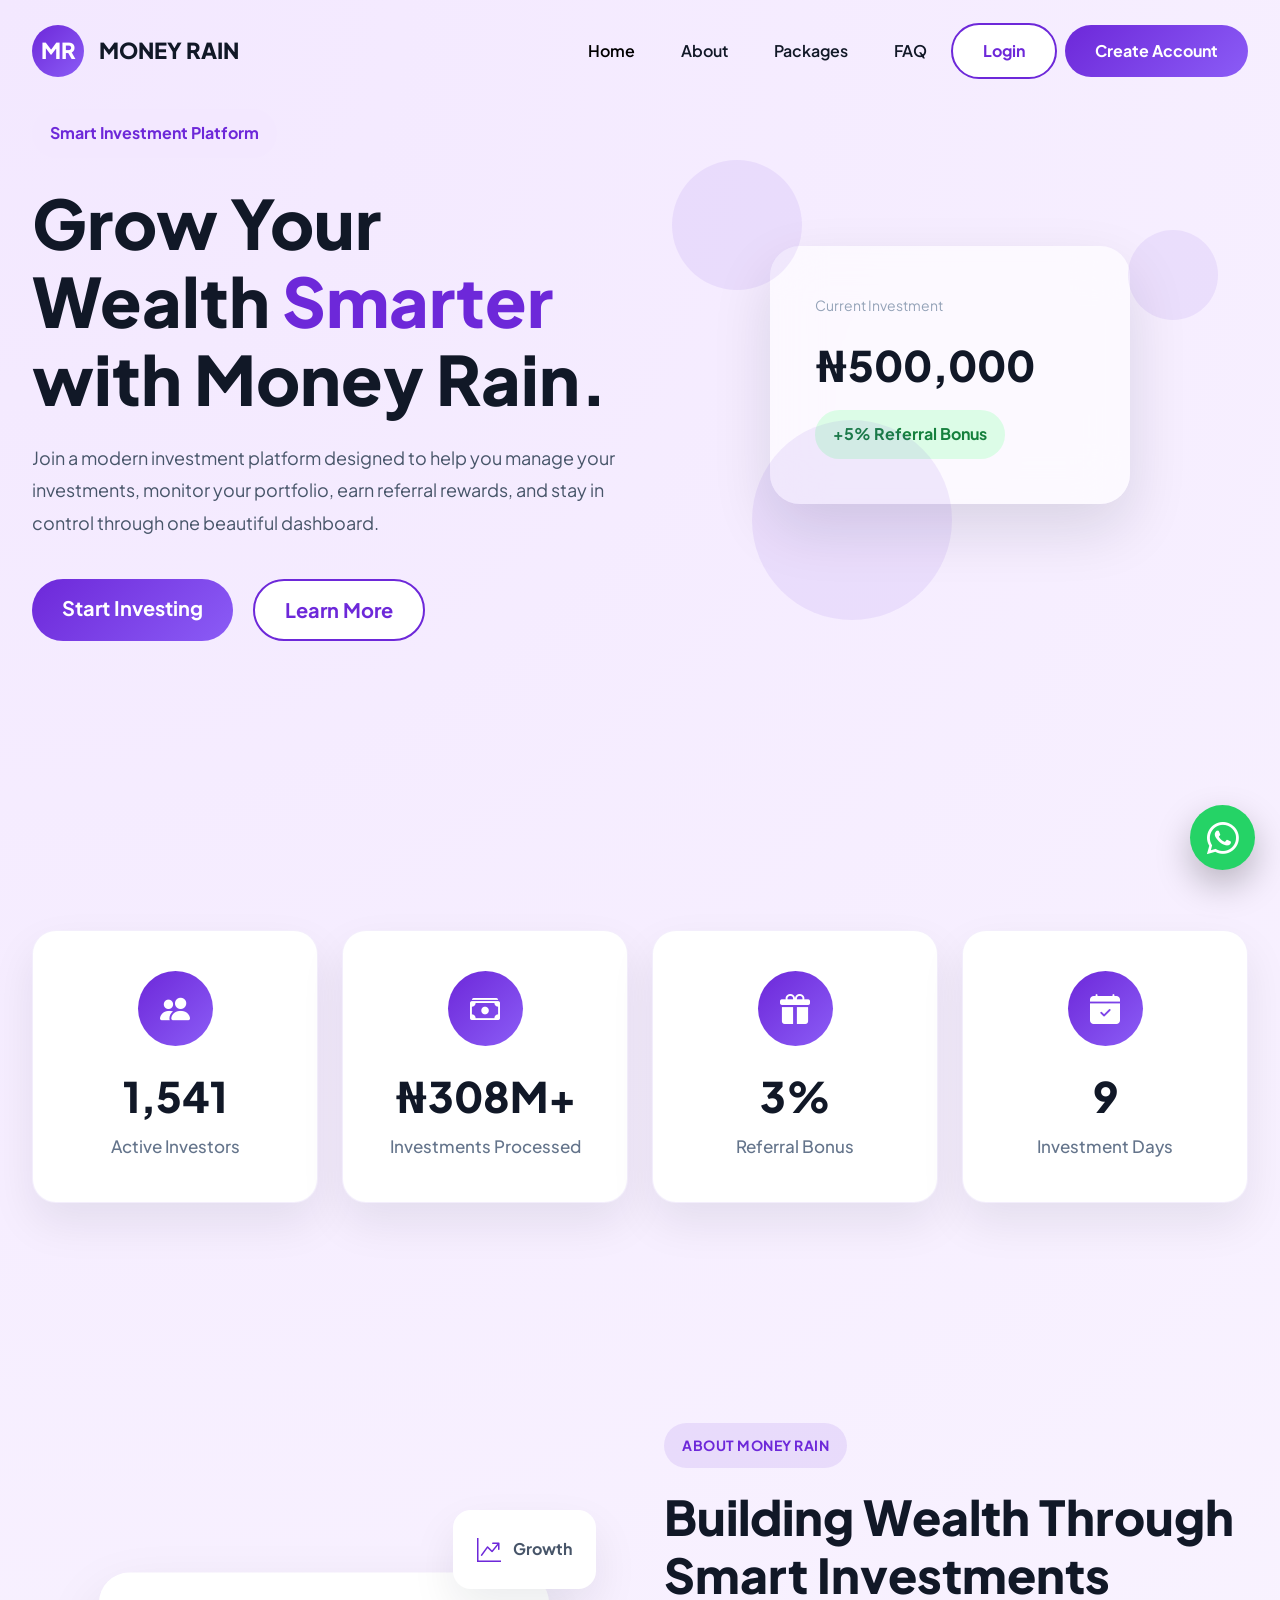
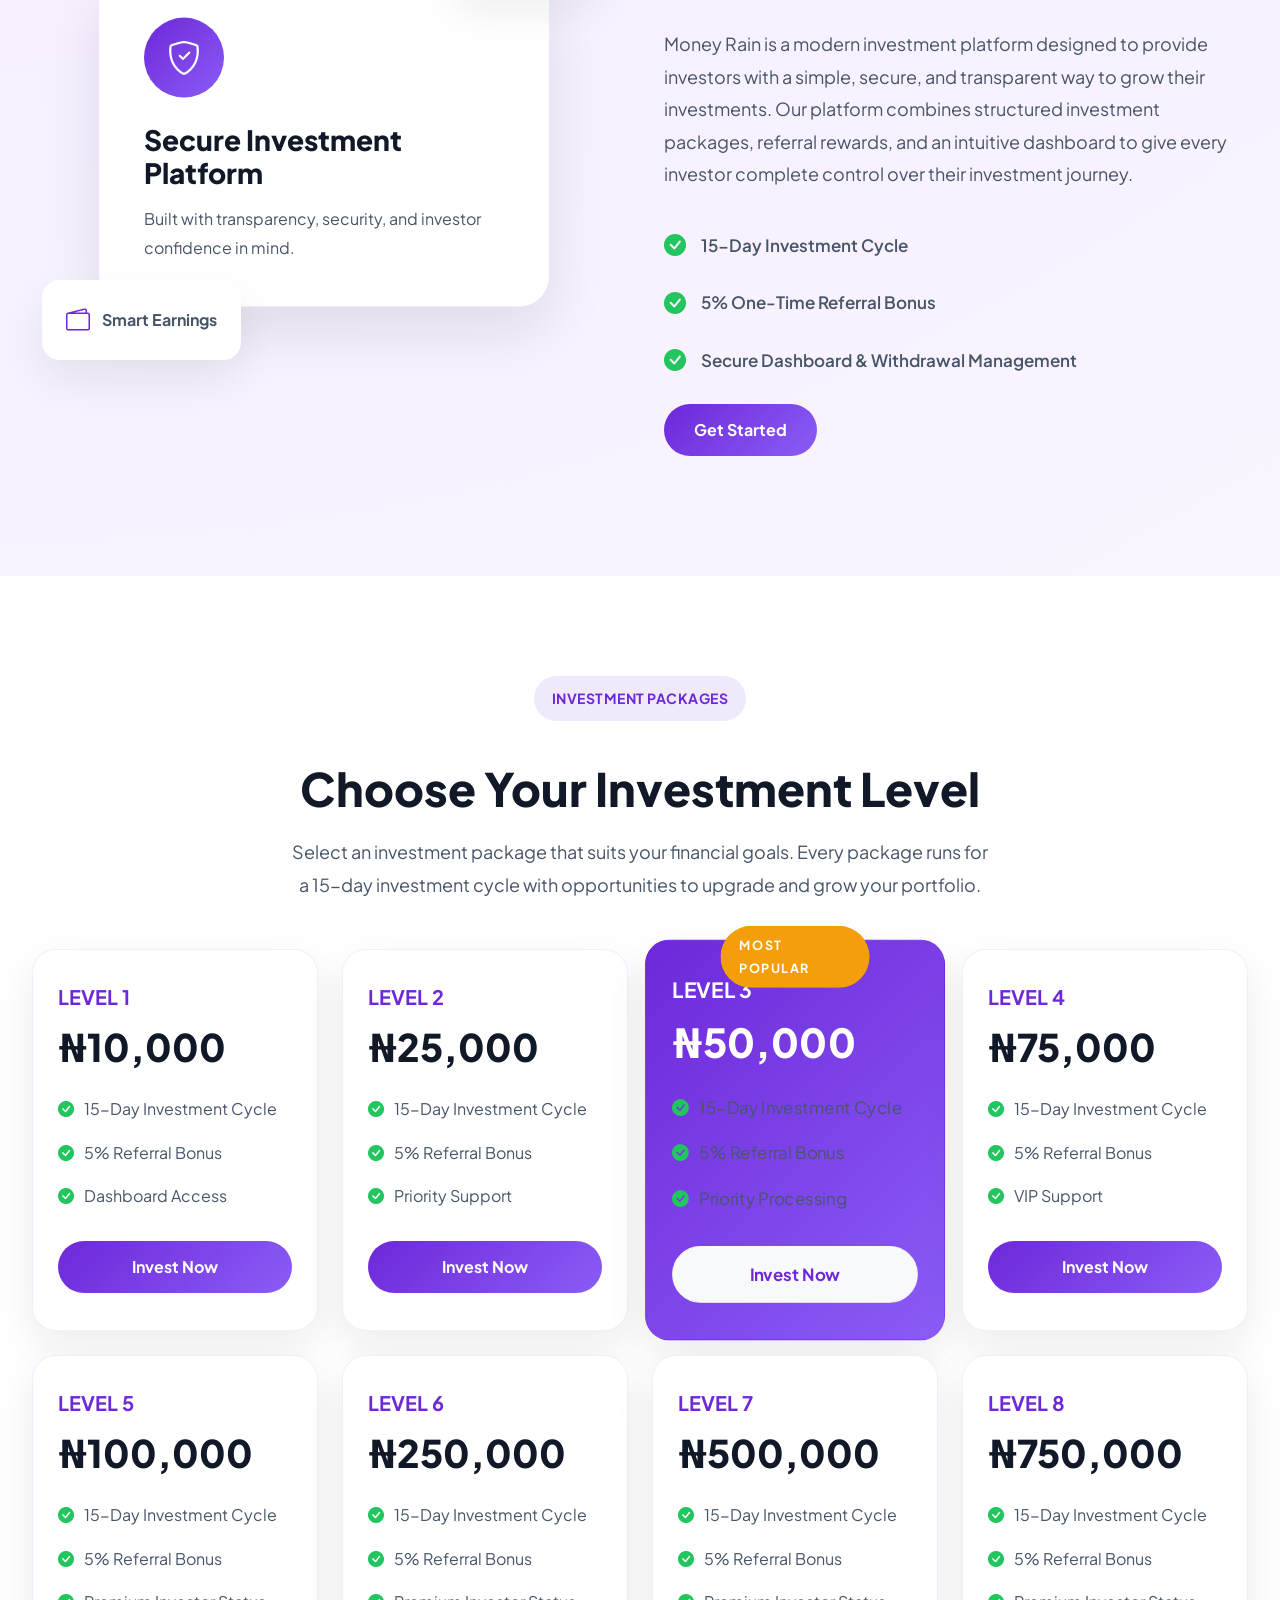
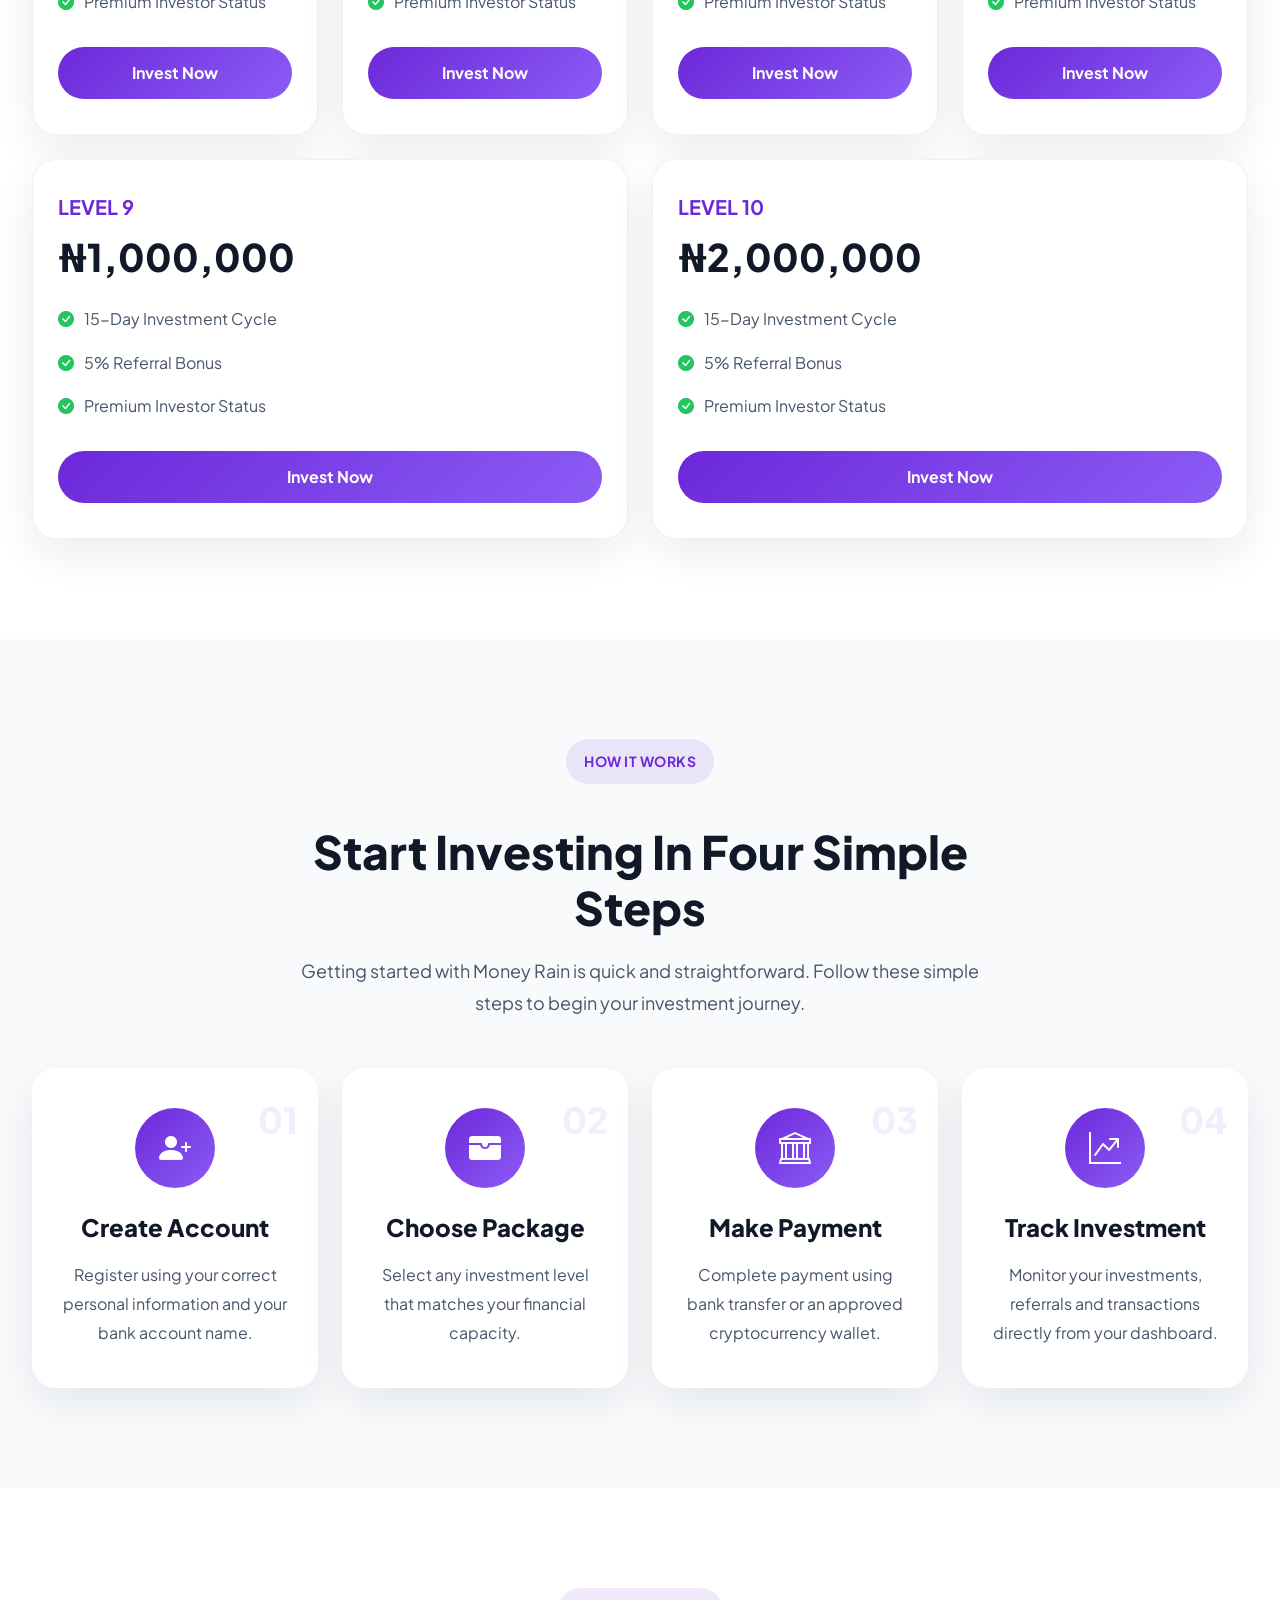
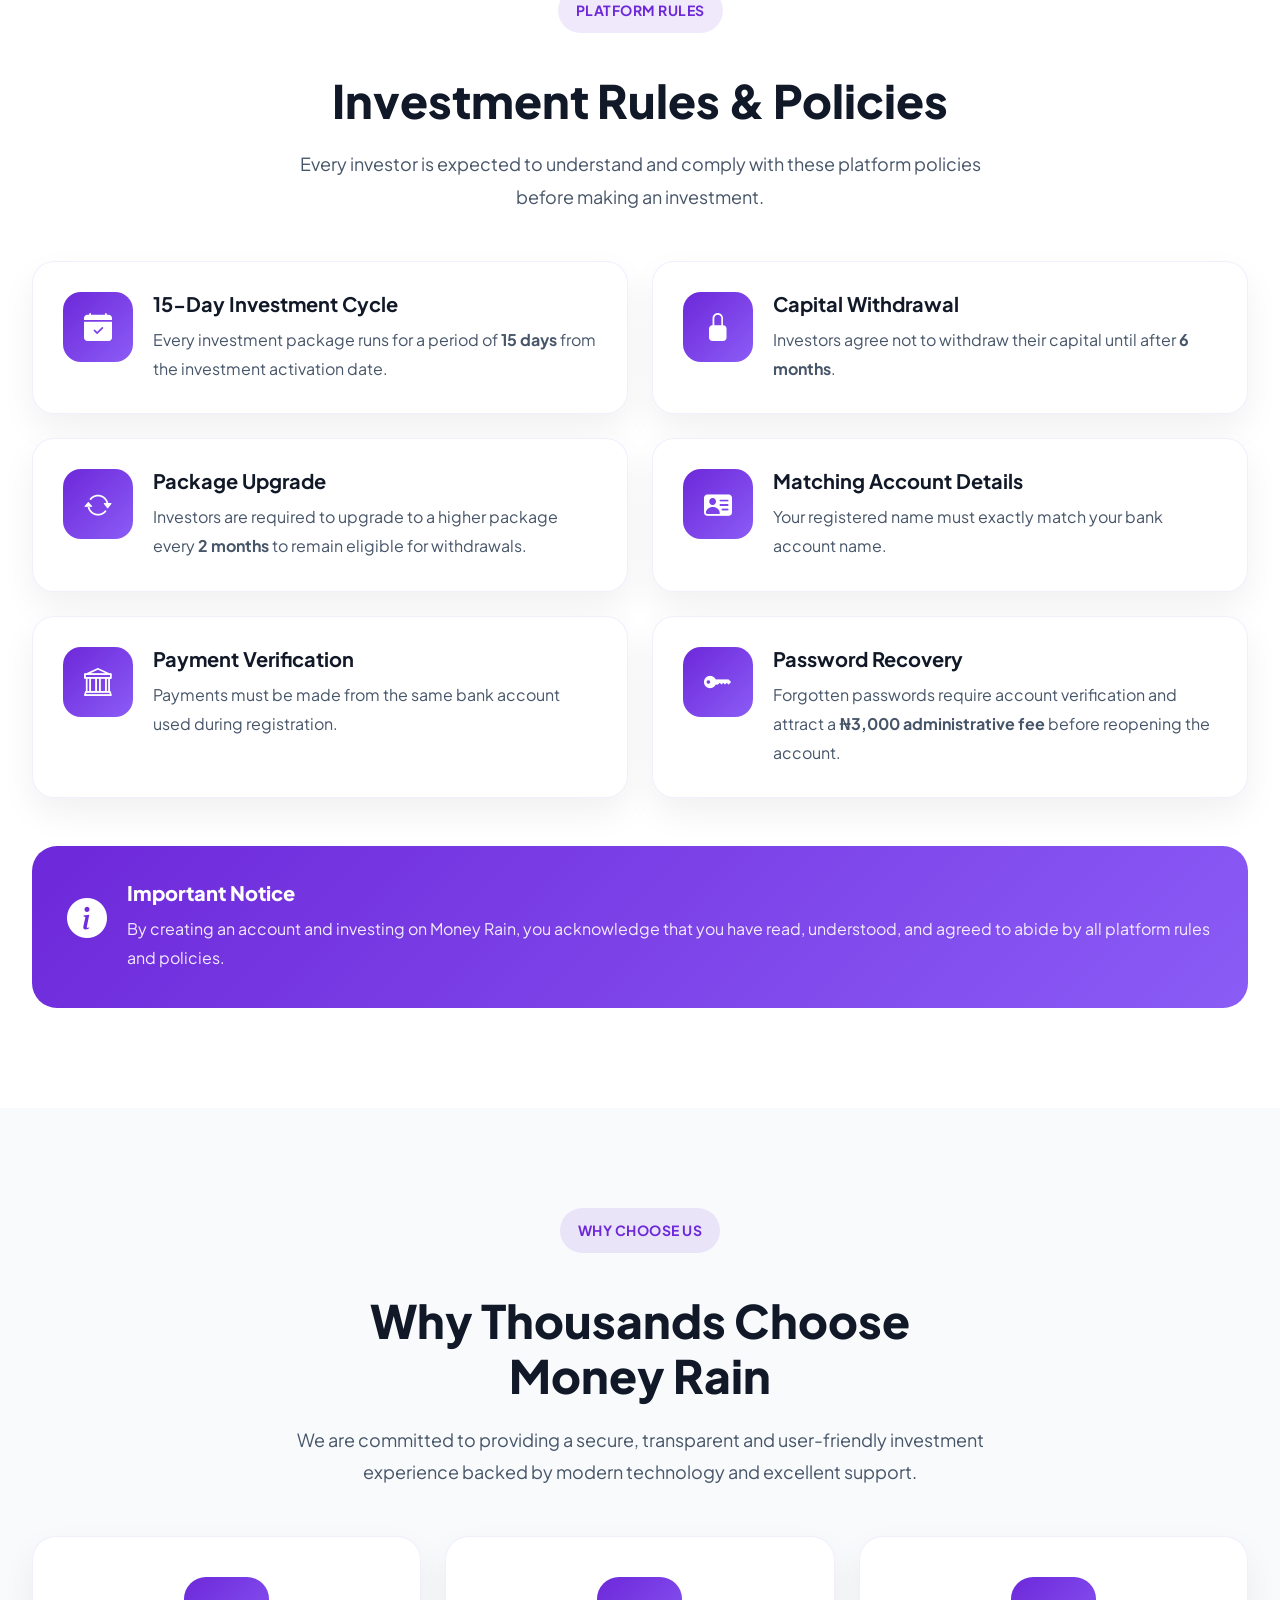
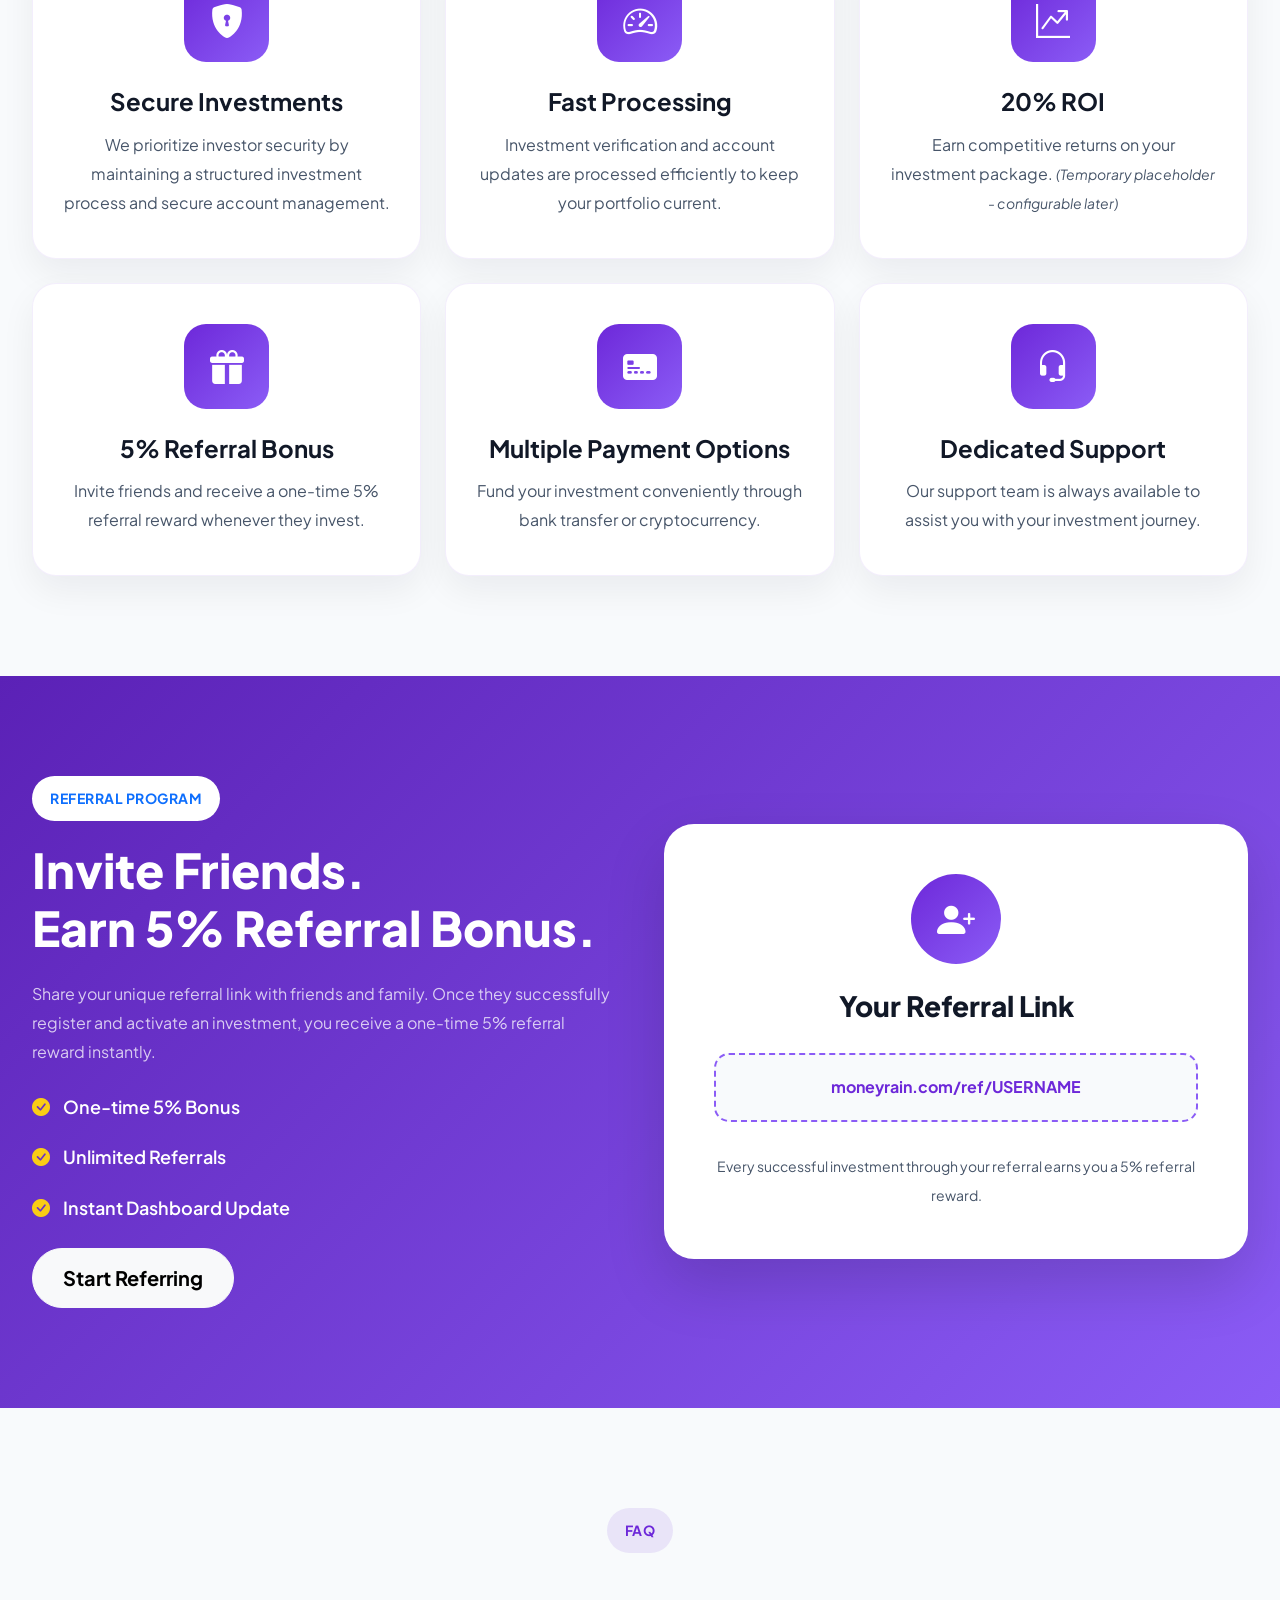
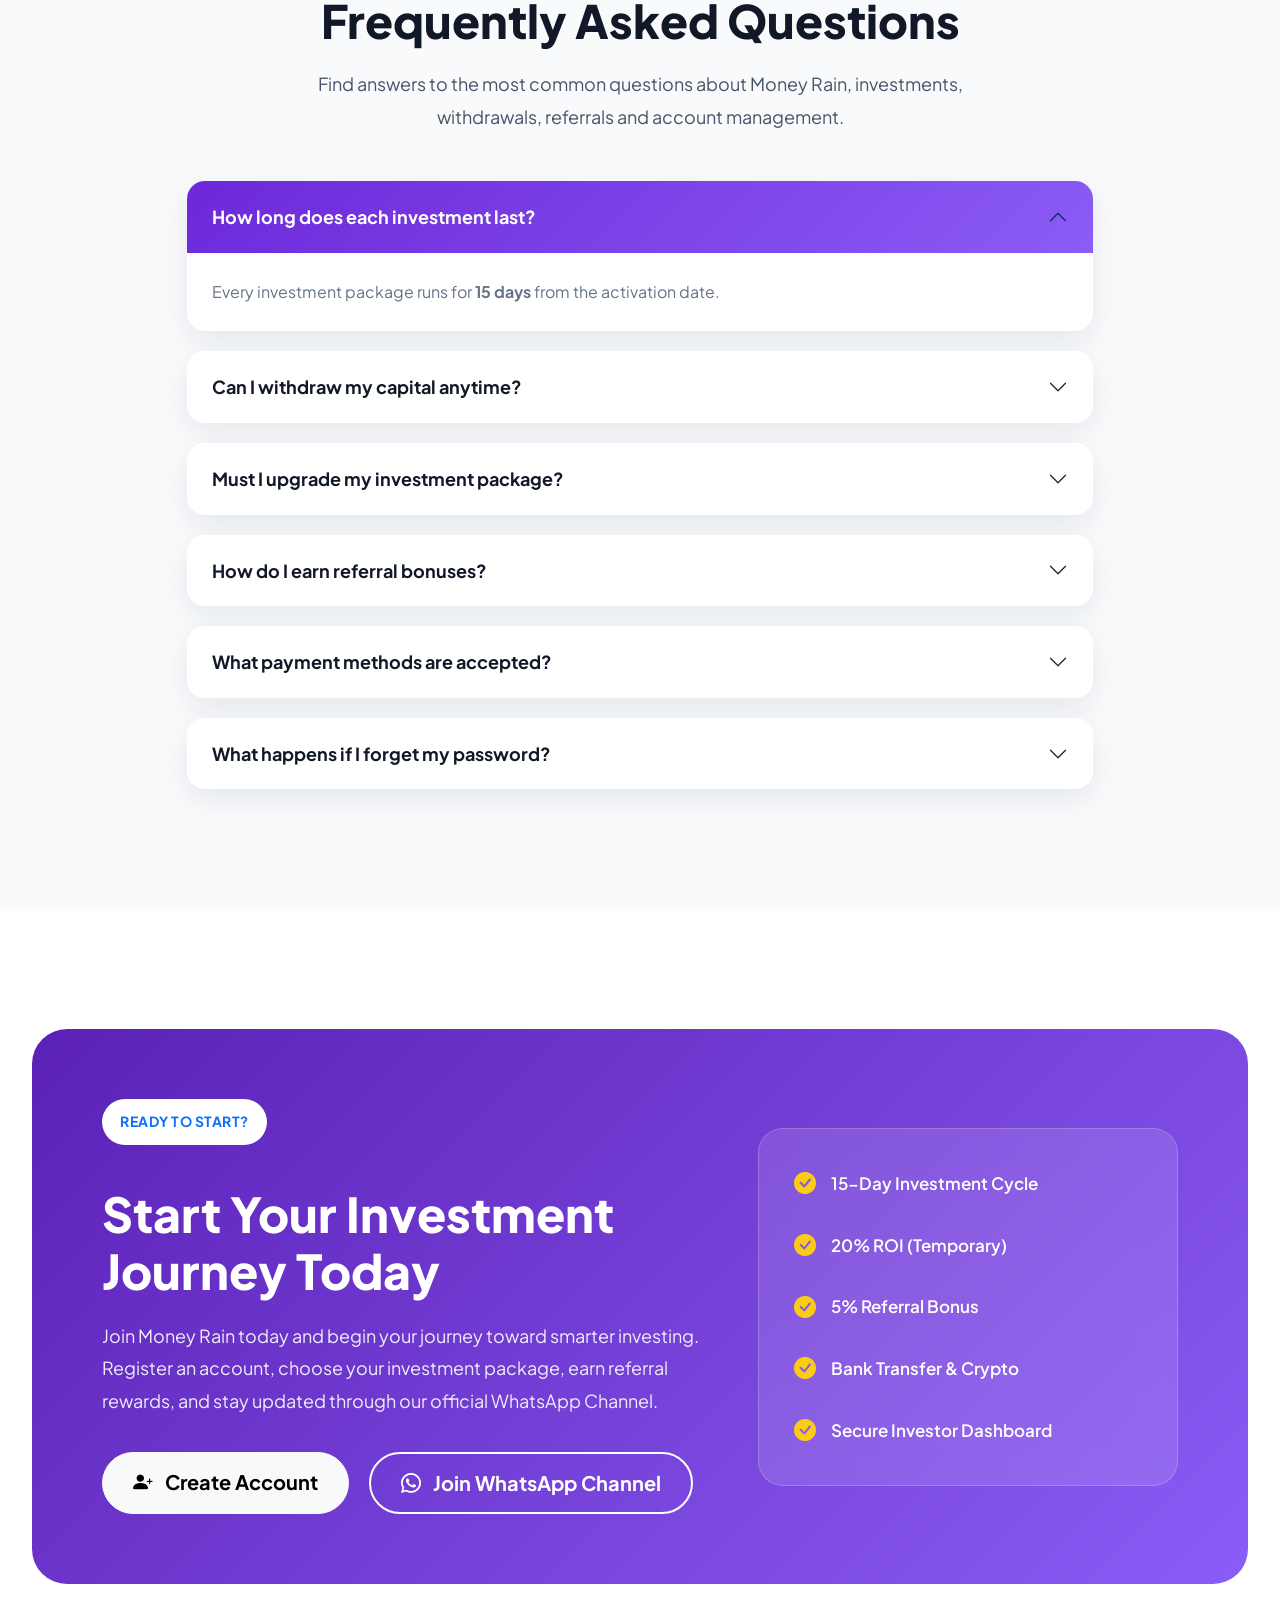
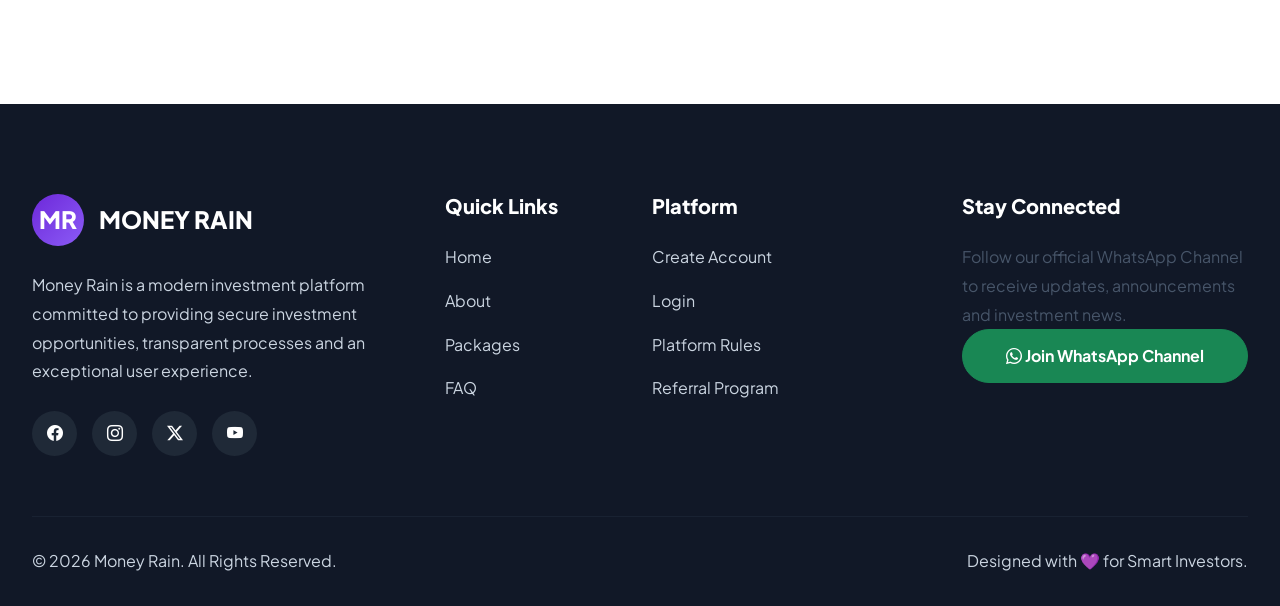
==== commit 02030a57: "Sign Up and Sign in Pages Added" ====
--- a/index.html
+++ b/index.html
@@ -30,7 +30,7 @@
 
     <!-- Custom CSS -->
     <link rel="stylesheet" href="assets/css/style.css" />
-    <link rel="stylesheet" href="assets/css/responsive.css">
+    <link rel="stylesheet" href="assets/css/responsive.css" />
   </head>
 
   <body>
@@ -340,7 +340,7 @@
             <div class="package-card">
               <h5>LEVEL 2</h5>
 
-              <h3>₦50,000</h3>
+              <h3>₦25,000</h3>
 
               <ul>
                 <li>
@@ -368,7 +368,7 @@
 
               <h5>LEVEL 3</h5>
 
-              <h3>₦100,000</h3>
+              <h3>₦50,000</h3>
 
               <ul>
                 <li>
@@ -394,7 +394,7 @@
             <div class="package-card">
               <h5>LEVEL 4</h5>
 
-              <h3>₦500,000</h3>
+              <h3>₦75,000</h3>
 
               <ul>
                 <li>
@@ -420,7 +420,7 @@
             <div class="package-card">
               <h5>LEVEL 5</h5>
 
-              <h3>₦1,000,000</h3>
+              <h3>₦100,000</h3>
 
               <ul>
                 <li>
@@ -439,6 +439,162 @@
               <a href="signup.html" class="btn btn-register w-100">
                 Invest Now
               </a>
+            </div>
+          </div>
+          <!-- Level 6 -->
+
+          <div class="col-lg col-md-6" data-aos="fade-up" data-aos-delay="500">
+            <div class="package-card">
+              <h5>LEVEL 6</h5>
+
+              <h3>₦250,000</h3>
+
+              <ul>
+                <li>
+                  <i class="bi bi-check-circle-fill"></i>15-Day Investment Cycle
+                </li>
+
+                <li>
+                  <i class="bi bi-check-circle-fill"></i>5% Referral Bonus
+                </li>
+
+                <li>
+                  <i class="bi bi-check-circle-fill"></i>Premium Investor Status
+                </li>
+              </ul>
+
+              <a href="signup.html" class="btn btn-register w-100">
+                Invest Now
+              </a>
+            </div>
+          </div>
+            <!-- Level 7 -->
+
+            <div class="col-lg col-md-6" data-aos="fade-up" data-aos-delay="500">
+              <div class="package-card">
+                <h5>LEVEL 7</h5>
+
+                <h3>₦500,000</h3>
+
+                <ul>
+                  <li>
+                    <i class="bi bi-check-circle-fill"></i>15-Day Investment
+                    Cycle
+                  </li>
+
+                  <li>
+                    <i class="bi bi-check-circle-fill"></i>5% Referral Bonus
+                  </li>
+
+                  <li>
+                    <i class="bi bi-check-circle-fill"></i>Premium Investor
+                    Status
+                  </li>
+                </ul>
+
+                <a href="signup.html" class="btn btn-register w-100">
+                  Invest Now
+                </a>
+              </div>
+            </div>
+            <!-- Level 8 -->
+
+            <div
+              class="col-lg col-md-6"
+              data-aos="fade-up"
+              data-aos-delay="500"
+            >
+              <div class="package-card">
+                <h5>LEVEL 8</h5>
+
+                <h3>₦750,000</h3>
+
+                <ul>
+                  <li>
+                    <i class="bi bi-check-circle-fill"></i>15-Day Investment
+                    Cycle
+                  </li>
+
+                  <li>
+                    <i class="bi bi-check-circle-fill"></i>5% Referral Bonus
+                  </li>
+
+                  <li>
+                    <i class="bi bi-check-circle-fill"></i>Premium Investor
+                    Status
+                  </li>
+                </ul>
+
+                <a href="signup.html" class="btn btn-register w-100">
+                  Invest Now
+                </a>
+              </div>
+            </div>
+            <!-- Level 9 -->
+
+            <div
+              class="col-lg col-md-6"
+              data-aos="fade-up"
+              data-aos-delay="500"
+            >
+              <div class="package-card">
+                <h5>LEVEL 9</h5>
+
+                <h3>₦1,000,000</h3>
+
+                <ul>
+                  <li>
+                    <i class="bi bi-check-circle-fill"></i>15-Day Investment
+                    Cycle
+                  </li>
+
+                  <li>
+                    <i class="bi bi-check-circle-fill"></i>5% Referral Bonus
+                  </li>
+
+                  <li>
+                    <i class="bi bi-check-circle-fill"></i>Premium Investor
+                    Status
+                  </li>
+                </ul>
+
+                <a href="signup.html" class="btn btn-register w-100">
+                  Invest Now
+                </a>
+              </div>
+            </div>
+            <!-- Level 10 -->
+
+            <div
+              class="col-lg col-md-6"
+              data-aos="fade-up"
+              data-aos-delay="500"
+            >
+              <div class="package-card">
+                <h5>LEVEL 10</h5>
+
+                <h3>₦2,000,000</h3>
+
+                <ul>
+                  <li>
+                    <i class="bi bi-check-circle-fill"></i>15-Day Investment
+                    Cycle
+                  </li>
+
+                  <li>
+                    <i class="bi bi-check-circle-fill"></i>5% Referral Bonus
+                  </li>
+
+                  <li>
+                    <i class="bi bi-check-circle-fill"></i>Premium Investor
+                    Status
+                  </li>
+                </ul>
+
+                <a href="signup.html" class="btn btn-register w-100">
+                  Invest Now
+                </a>
+              </div>
             </div>
           </div>
         </div>
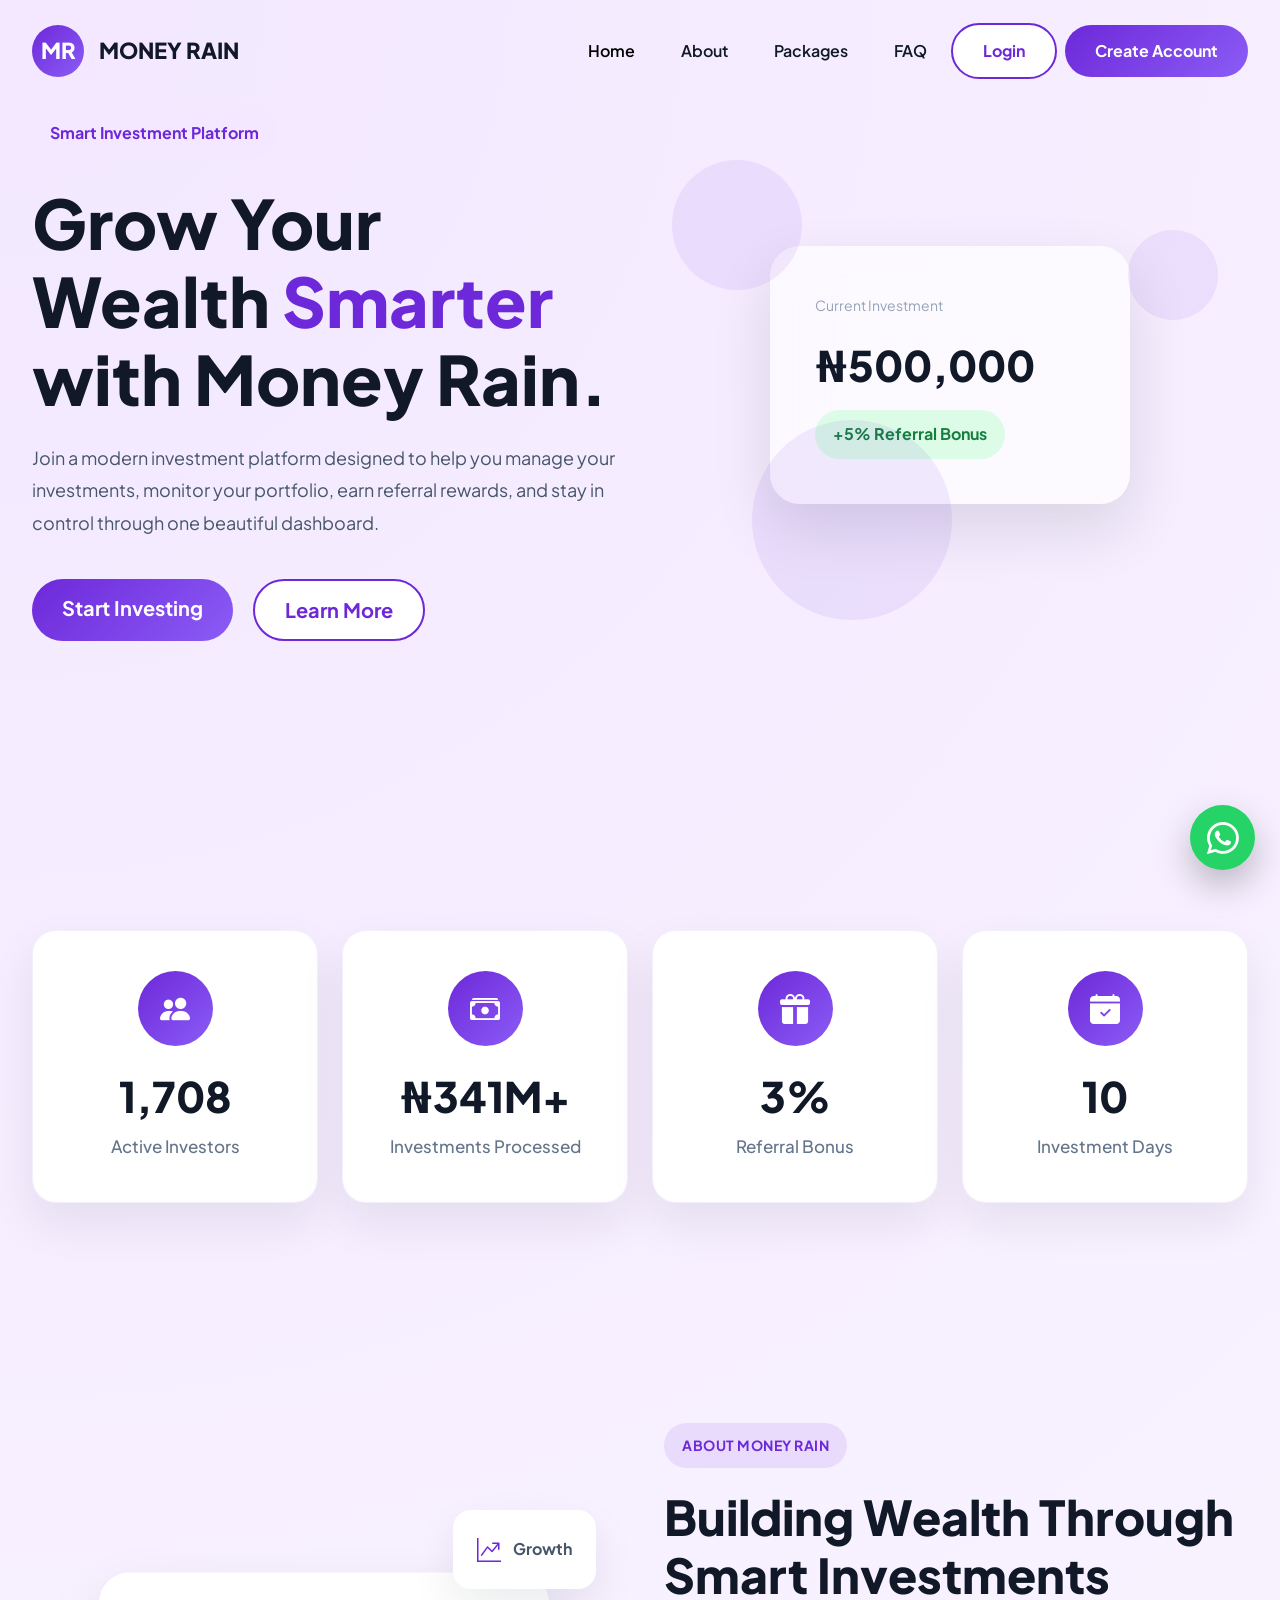
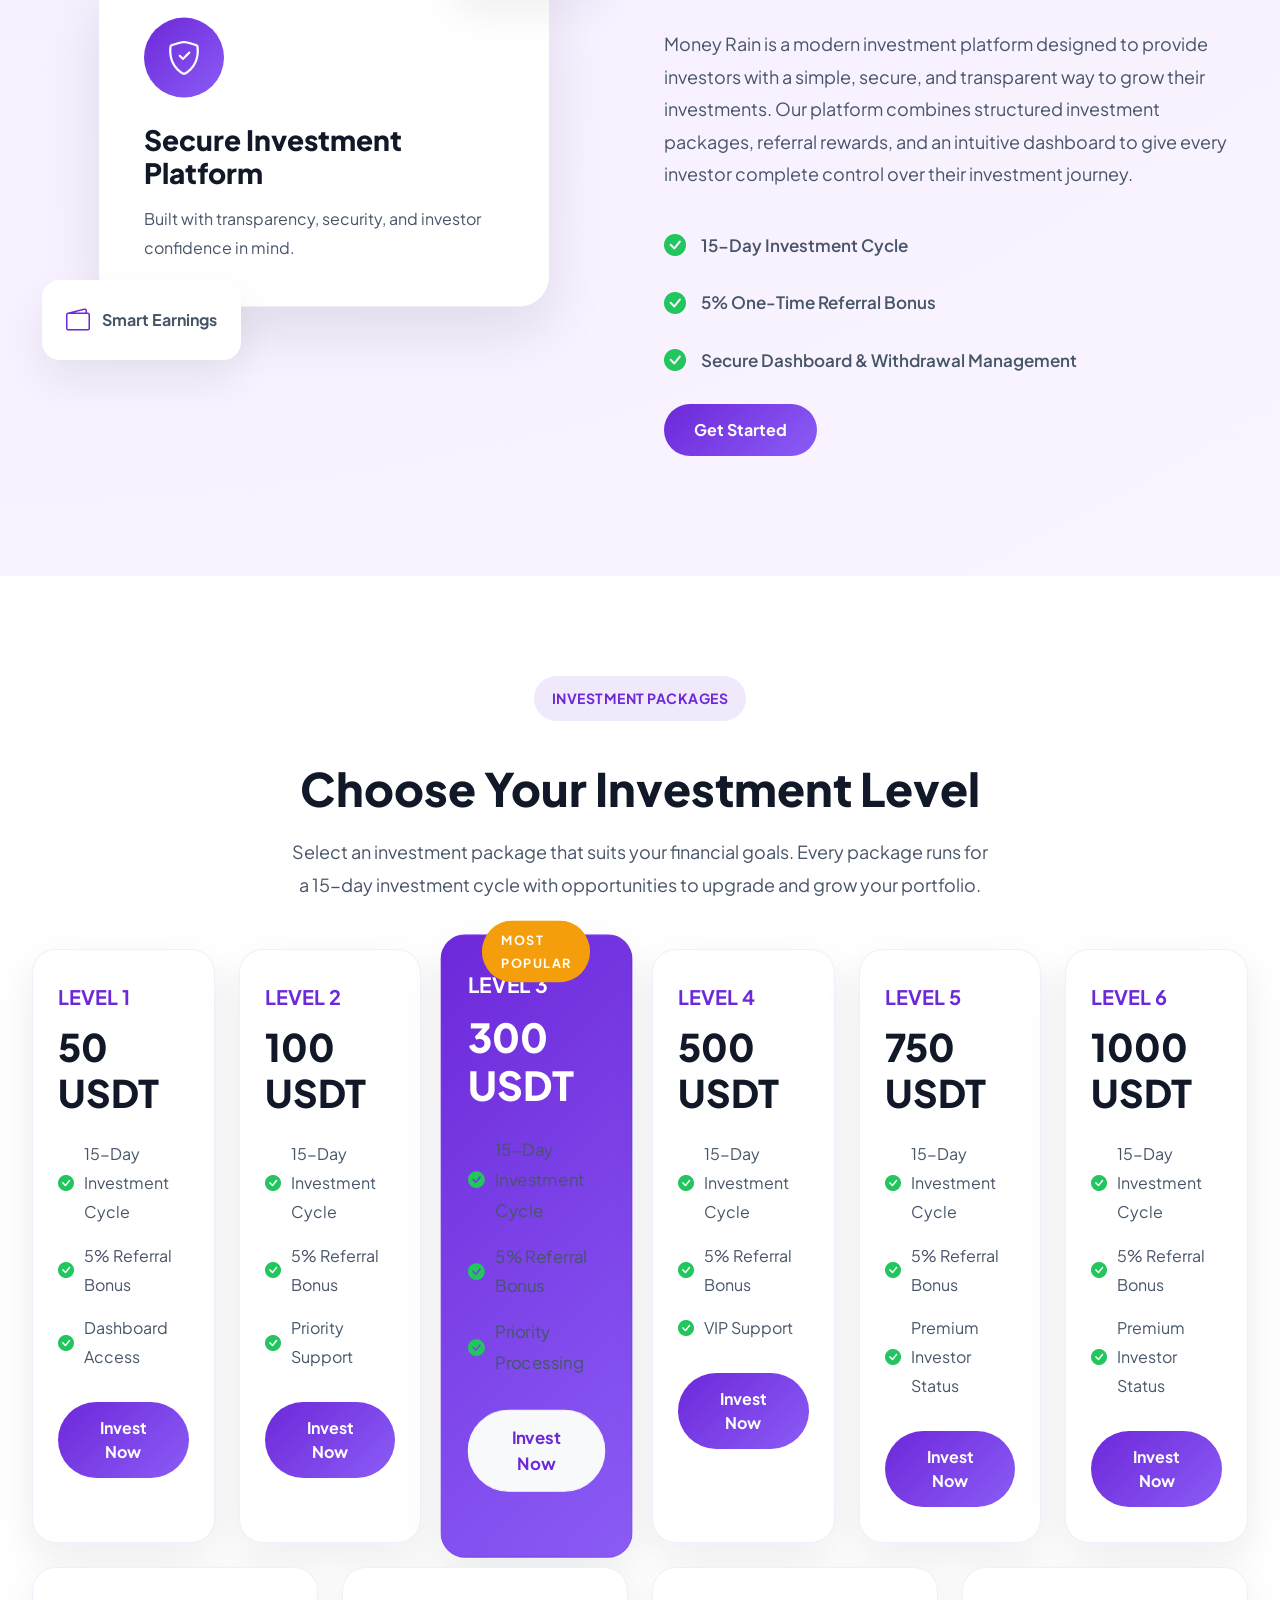
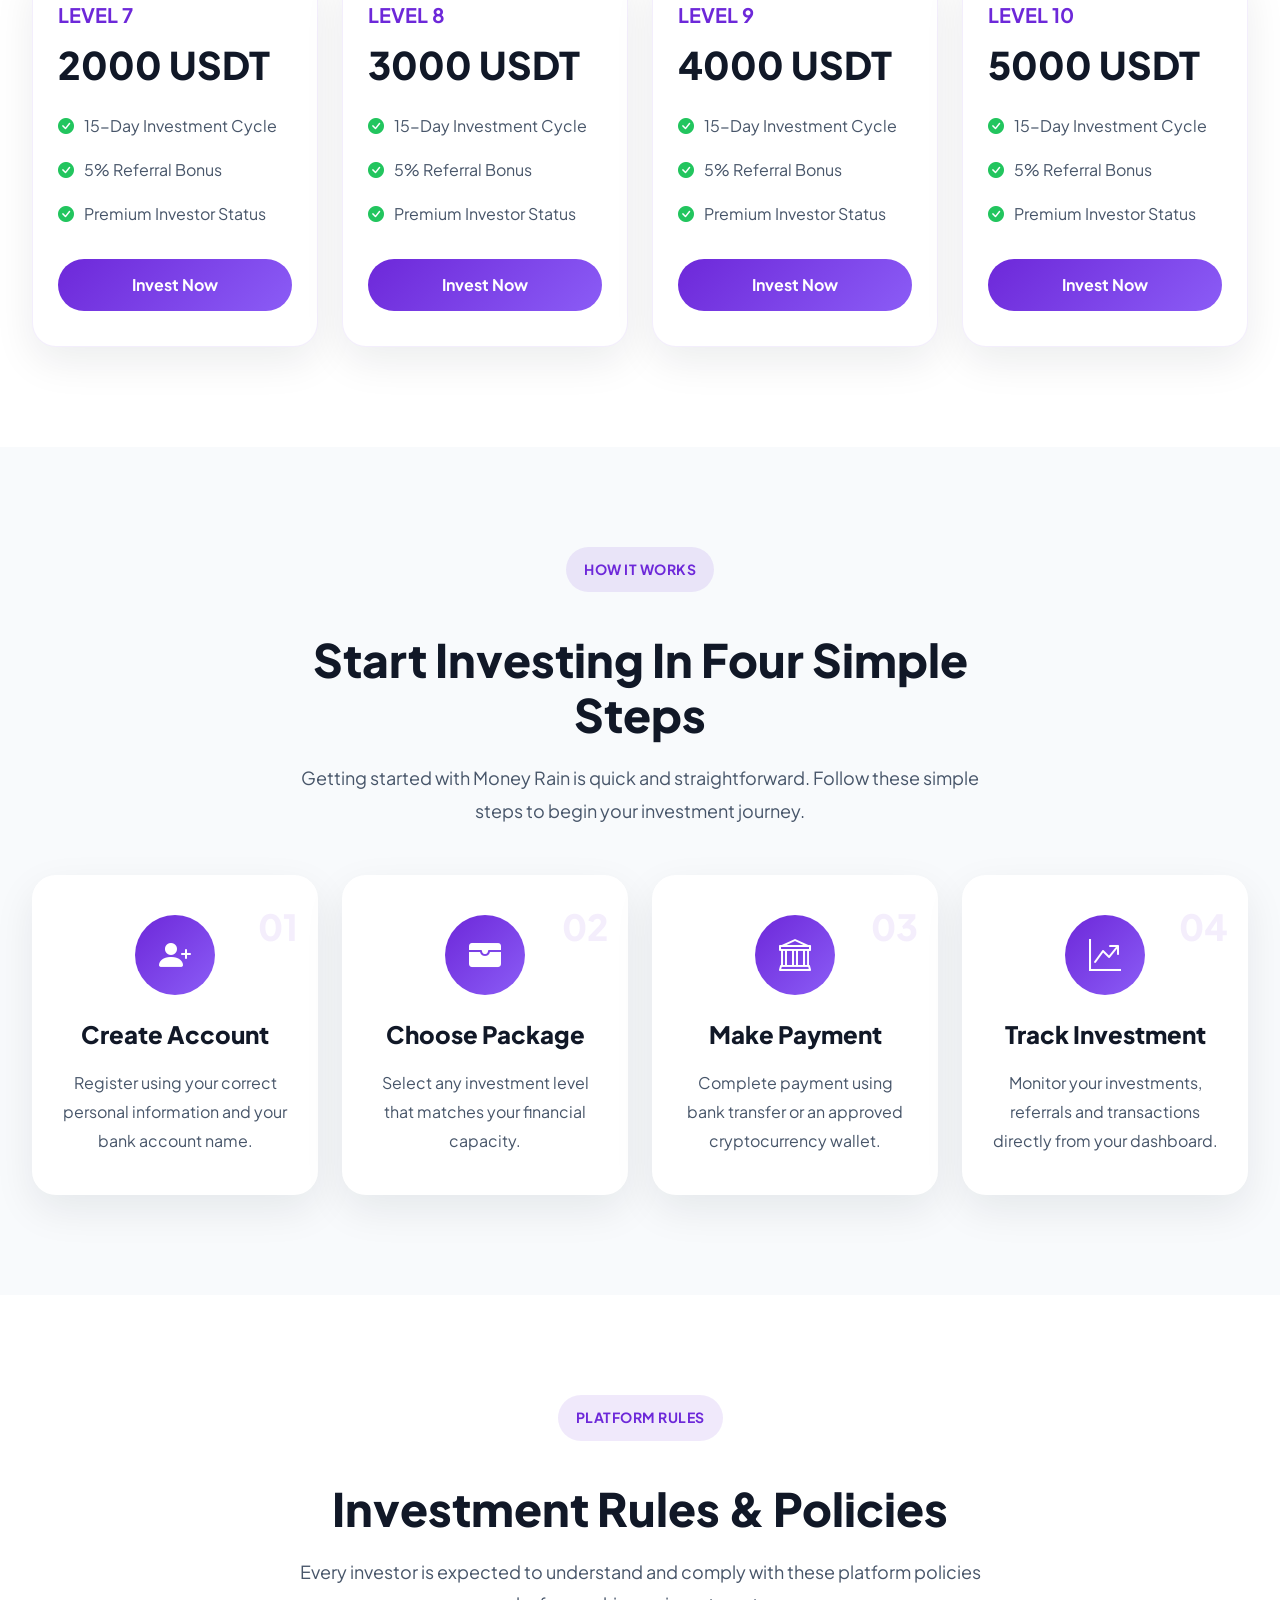
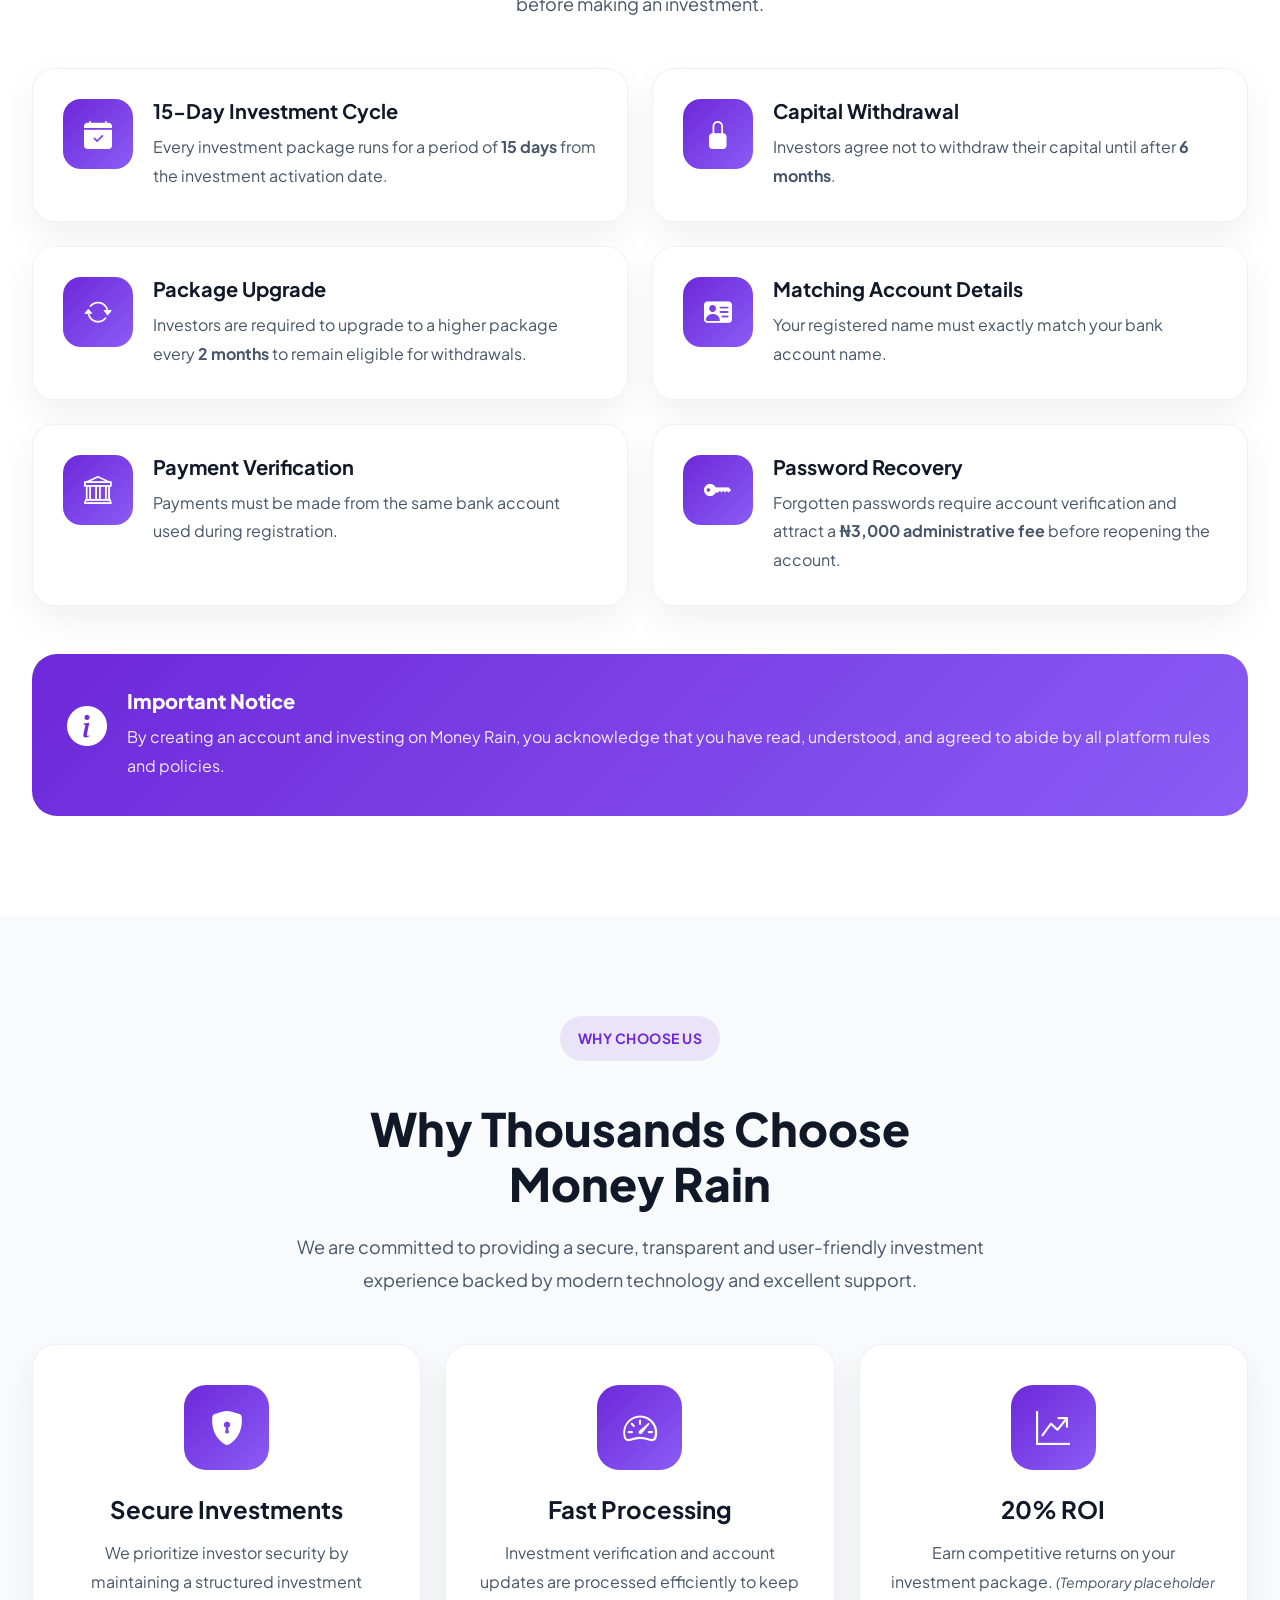
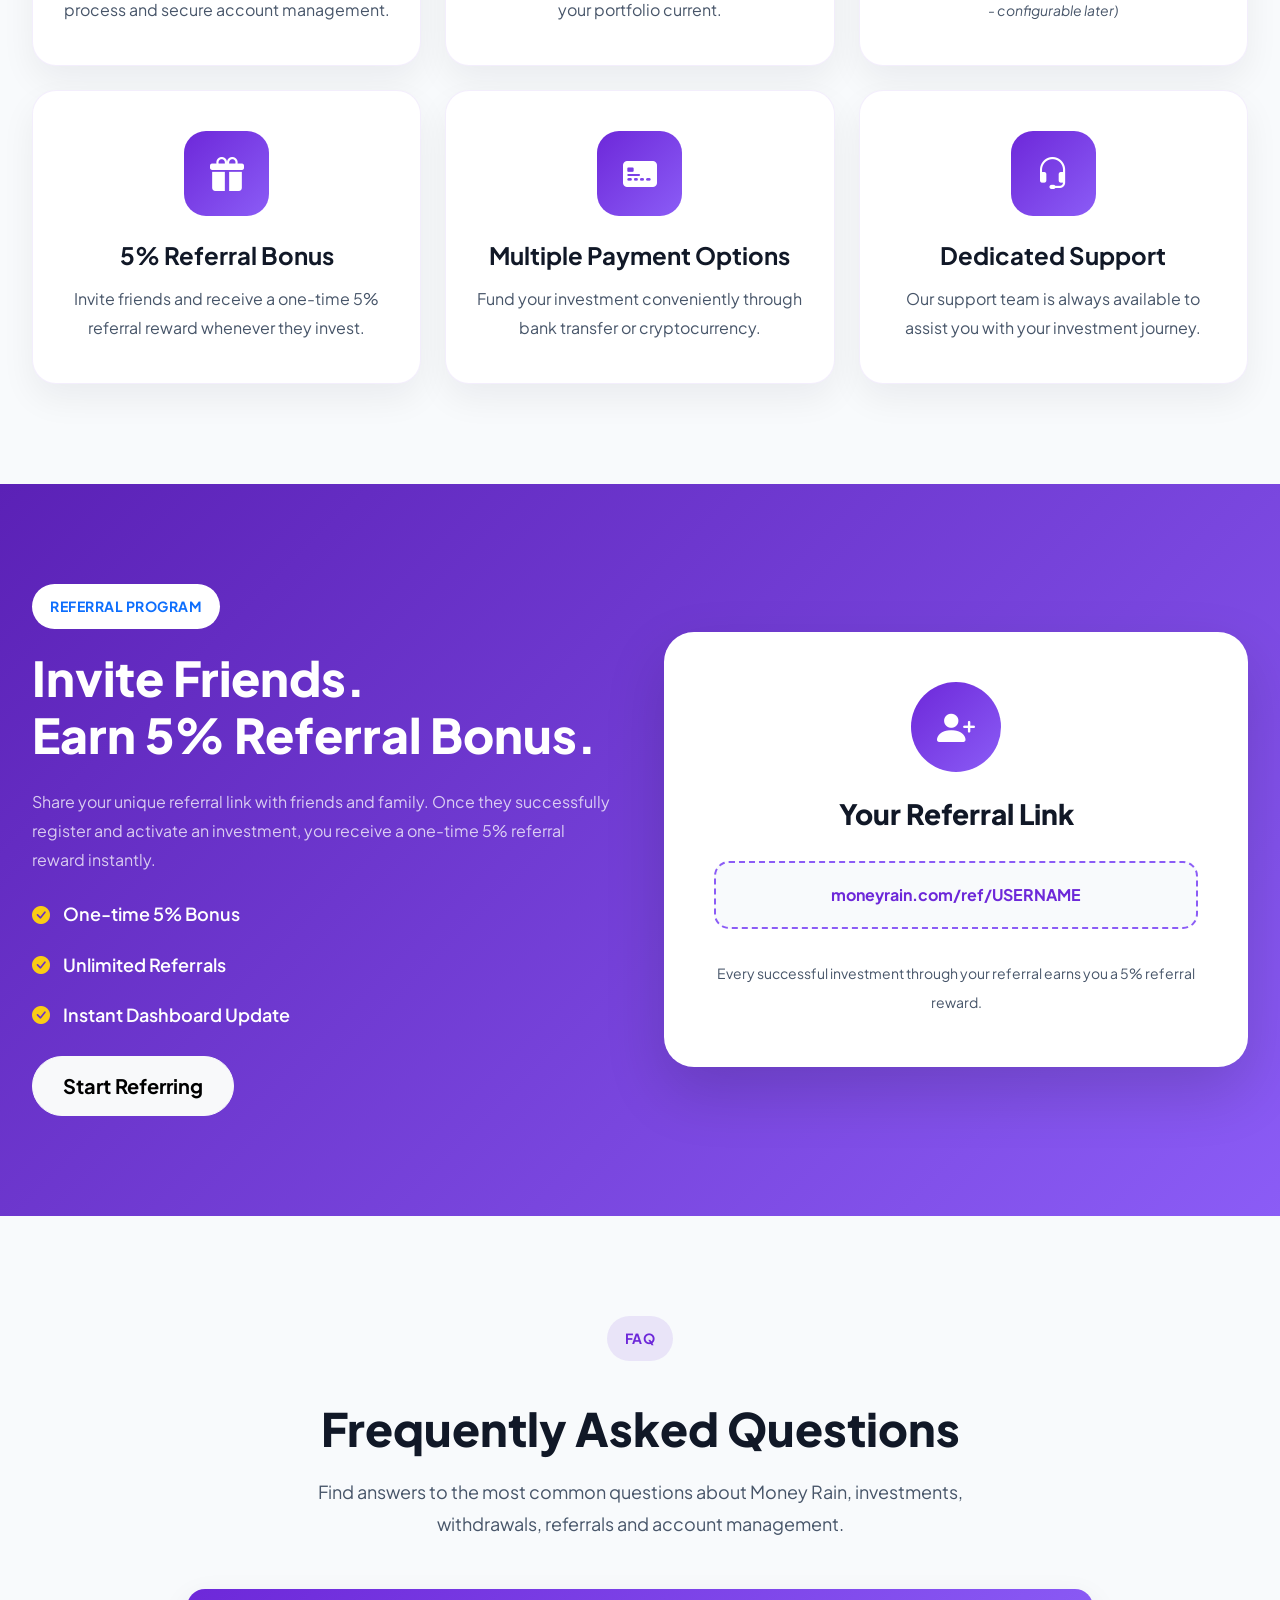
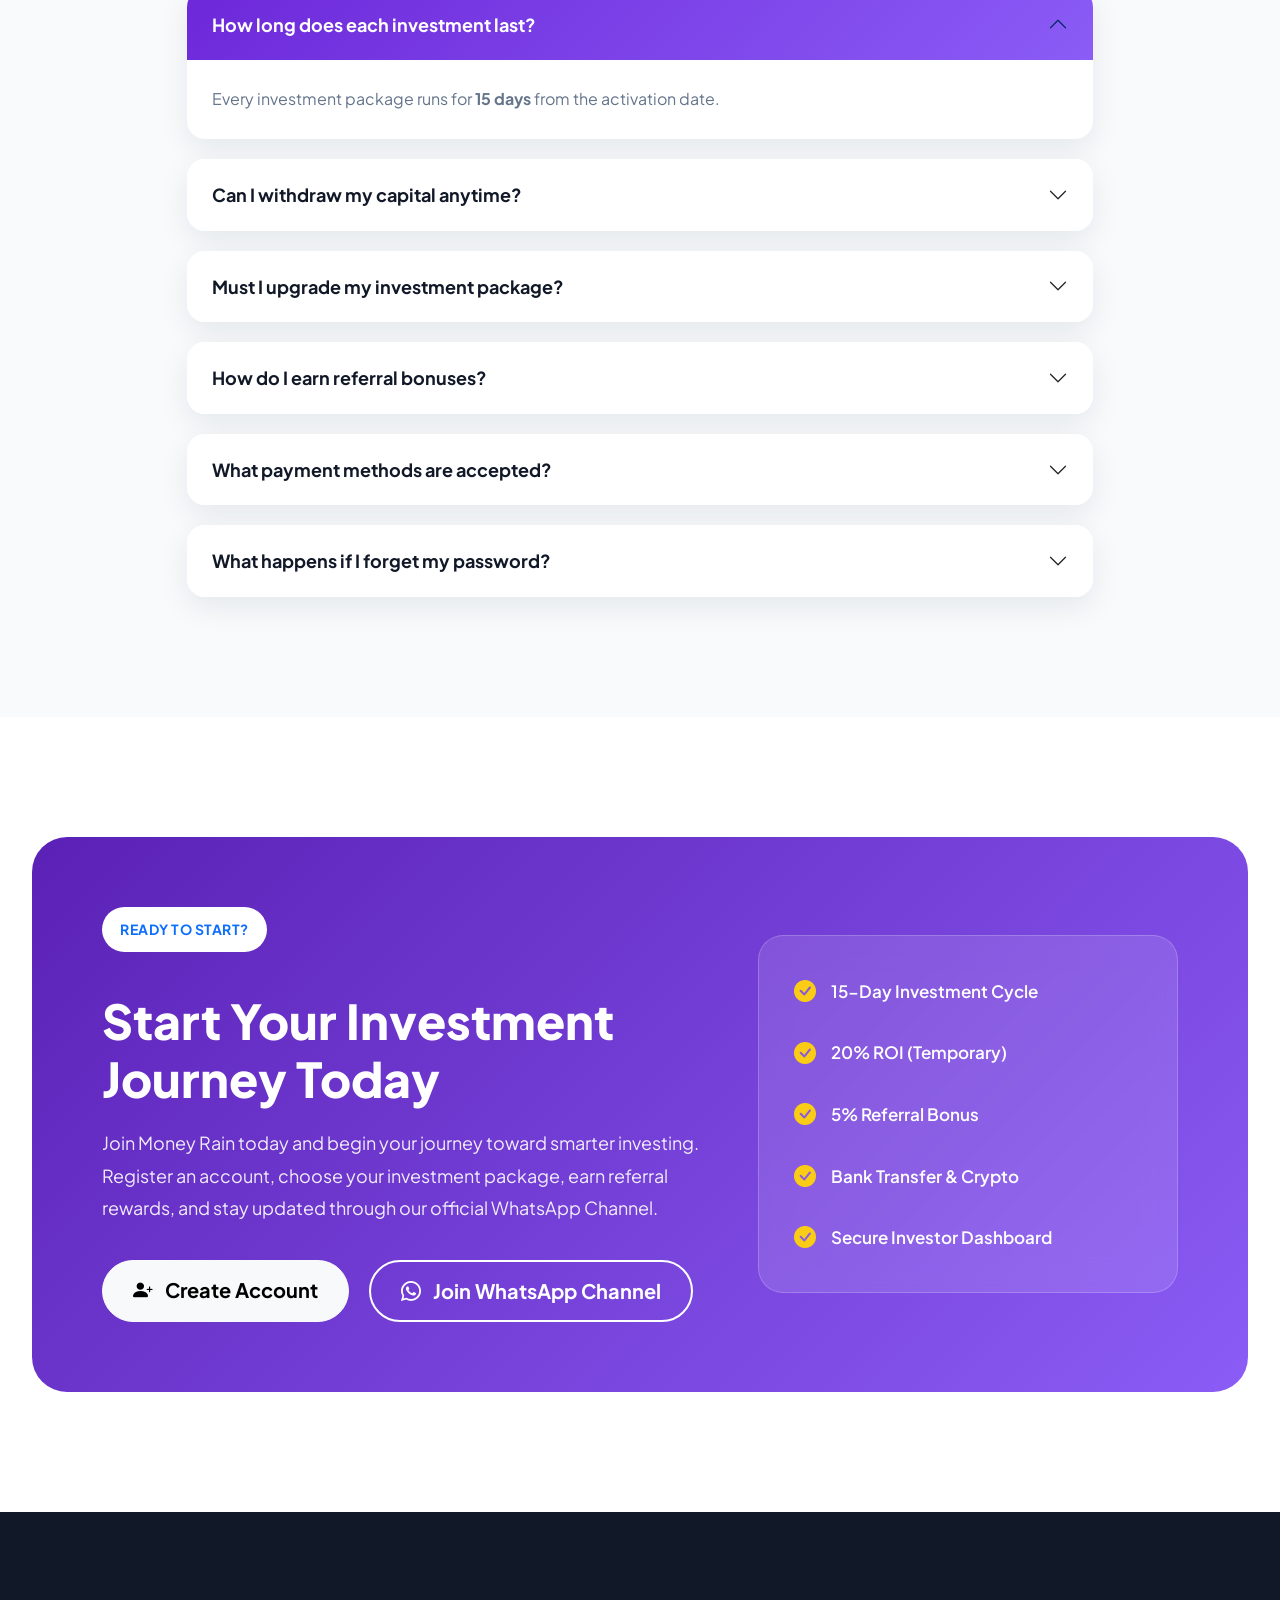
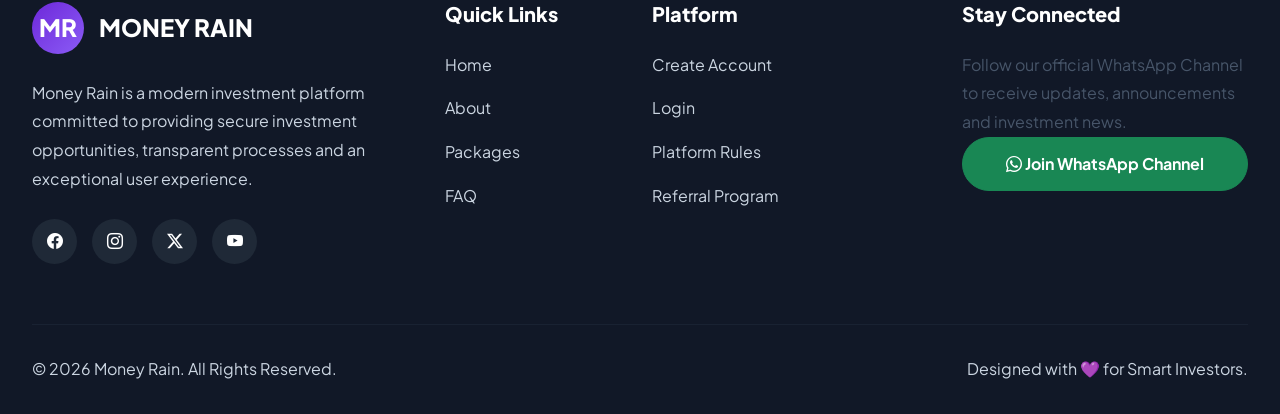
==== commit ba622ea9: "sign up and sign, dashboard, investment and admin" ====
--- a/index.html
+++ b/index.html
@@ -314,7 +314,7 @@
             <div class="package-card">
               <h5>LEVEL 1</h5>
 
-              <h3>₦10,000</h3>
+              <h3>50 USDT</h3>
 
               <ul>
                 <li>
@@ -340,7 +340,7 @@
             <div class="package-card">
               <h5>LEVEL 2</h5>
 
-              <h3>₦25,000</h3>
+              <h3>100 USDT</h3>
 
               <ul>
                 <li>
@@ -368,7 +368,7 @@
 
               <h5>LEVEL 3</h5>
 
-              <h3>₦50,000</h3>
+              <h3>300 USDT</h3>
 
               <ul>
                 <li>
@@ -394,7 +394,7 @@
             <div class="package-card">
               <h5>LEVEL 4</h5>
 
-              <h3>₦75,000</h3>
+              <h3>500 USDT</h3>
 
               <ul>
                 <li>
@@ -420,7 +420,7 @@
             <div class="package-card">
               <h5>LEVEL 5</h5>
 
-              <h3>₦100,000</h3>
+              <h3>750 USDT</h3>
 
               <ul>
                 <li>
@@ -447,7 +447,7 @@
             <div class="package-card">
               <h5>LEVEL 6</h5>
 
-              <h3>₦250,000</h3>
+              <h3>1000 USDT</h3>
 
               <ul>
                 <li>
@@ -474,7 +474,7 @@
               <div class="package-card">
                 <h5>LEVEL 7</h5>
 
-                <h3>₦500,000</h3>
+                <h3>2000 USDT</h3>
 
                 <ul>
                   <li>
@@ -507,7 +507,7 @@
               <div class="package-card">
                 <h5>LEVEL 8</h5>
 
-                <h3>₦750,000</h3>
+                <h3>3000 USDT</h3>
 
                 <ul>
                   <li>
@@ -540,7 +540,7 @@
               <div class="package-card">
                 <h5>LEVEL 9</h5>
 
-                <h3>₦1,000,000</h3>
+                <h3>4000 USDT</h3>
 
                 <ul>
                   <li>
@@ -573,7 +573,7 @@
               <div class="package-card">
                 <h5>LEVEL 10</h5>
 
-                <h3>₦2,000,000</h3>
+                <h3>5000 USDT</h3>
 
                 <ul>
                   <li>
--- a/assets/css/style.css
+++ b/assets/css/style.css
@@ -3,16 +3,12 @@
 /* ==========================
 RESET
 ========================== */
-html{
-
-    overflow-x:hidden;
-
-}
-
-body{
-
-    overflow-x:hidden;
-
+html {
+  overflow-x: hidden;
+}
+
+body {
+  overflow-x: hidden;
 }
 * {
   margin: 0;
@@ -310,12 +306,10 @@
 /* ==========================
 HERO
 ========================== */
-.hero{
-
-    min-height:100vh;
-
-    overflow:hidden;
-
+.hero {
+  min-height: 100vh;
+
+  overflow: hidden;
 }
 
 .hero-badge {
@@ -1364,7 +1358,7 @@
 
   position: absolute;
 
-    overflow:hidden;
+  overflow: hidden;
 
   border-radius: 50%;
 
@@ -1652,50 +1646,176 @@
   background: #5b21b6;
 }
 
-.custom-toggler{
-
-    border:none;
-
-    background:none;
-
-    box-shadow:none !important;
-
-    padding:0;
-
-}
-
-.custom-toggler span{
-
-    display:block;
-
-    width:28px;
-
-    height:3px;
-
-    background:#6D28D9;
-
-    margin:6px 0;
-
-    border-radius:5px;
-
-    transition:.35s;
-
+.custom-toggler {
+  border: none;
+
+  background: none;
+
+  box-shadow: none !important;
+
+  padding: 0;
+}
+
+.custom-toggler span {
+  display: block;
+
+  width: 28px;
+
+  height: 3px;
+
+  background: #6d28d9;
+
+  margin: 6px 0;
+
+  border-radius: 5px;
+
+  transition: 0.35s;
 }
 /* Custom Toggler */
-.custom-toggler.active span:nth-child(1){
-
-    transform:translateY(9px) rotate(45deg);
-
-}
-
-.custom-toggler.active span:nth-child(2){
-
-    opacity:0;
-
-}
-
-.custom-toggler.active span:nth-child(3){
-
-    transform:translateY(-9px) rotate(-45deg);
-
-}+.custom-toggler.active span:nth-child(1) {
+  transform: translateY(9px) rotate(45deg);
+}
+
+.custom-toggler.active span:nth-child(2) {
+  opacity: 0;
+}
+
+.custom-toggler.active span:nth-child(3) {
+  transform: translateY(-9px) rotate(-45deg);
+}
+/*==================================================
+            MONEY RAIN NOTIFICATIONS
+==================================================*/
+
+#notificationContainer {
+  position: fixed;
+
+  top: 25px;
+
+  right: 25px;
+
+  z-index: 99999;
+
+  display: flex;
+
+  flex-direction: column;
+
+  gap: 12px;
+
+  width: min(400px, calc(100vw - 30px));
+}
+
+.money-notification {
+  display: flex;
+
+  align-items: center;
+
+  gap: 13px;
+
+  padding: 16px 18px;
+
+  border-radius: 16px;
+
+  background: white;
+
+  border: 1px solid #e5e7eb;
+
+  box-shadow: 0 20px 50px rgba(15, 23, 42, 0.15);
+
+  transform: translateX(120%);
+
+  opacity: 0;
+
+  transition:
+    transform 0.35s ease,
+    opacity 0.35s ease;
+}
+
+.money-notification.show {
+  transform: translateX(0);
+
+  opacity: 1;
+}
+
+.notification-icon {
+  width: 38px;
+
+  height: 38px;
+
+  display: flex;
+
+  align-items: center;
+
+  justify-content: center;
+
+  flex-shrink: 0;
+
+  border-radius: 12px;
+
+  background: rgba(220, 38, 38, 0.1);
+
+  color: #dc2626;
+
+  font-size: 18px;
+}
+
+.money-notification.success .notification-icon {
+  background: rgba(22, 163, 74, 0.1);
+
+  color: #16a34a;
+}
+
+.money-notification.warning .notification-icon {
+  background: rgba(245, 158, 11, 0.1);
+
+  color: #d97706;
+}
+
+.notification-message {
+  flex: 1;
+
+  color: #374151;
+
+  font-size: 14px;
+
+  line-height: 1.5;
+}
+
+.notification-close {
+  border: none;
+
+  background: transparent;
+
+  color: #94a3b8;
+
+  font-size: 20px;
+
+  cursor: pointer;
+}
+
+.notification-close:hover {
+  color: #111827;
+}
+
+@media (max-width: 576px) {
+  #notificationContainer {
+    top: 15px;
+
+    right: 15px;
+
+    left: 15px;
+
+    width: auto;
+  }
+}
+.money-notification.success .notification-icon {
+  background: rgba(22, 163, 74, 0.1);
+
+  color: #16a34a;
+}
+
+.money-notification.warning .notification-icon {
+  background: rgba(245, 158, 11, 0.1);
+
+  color: #d97706;
+}
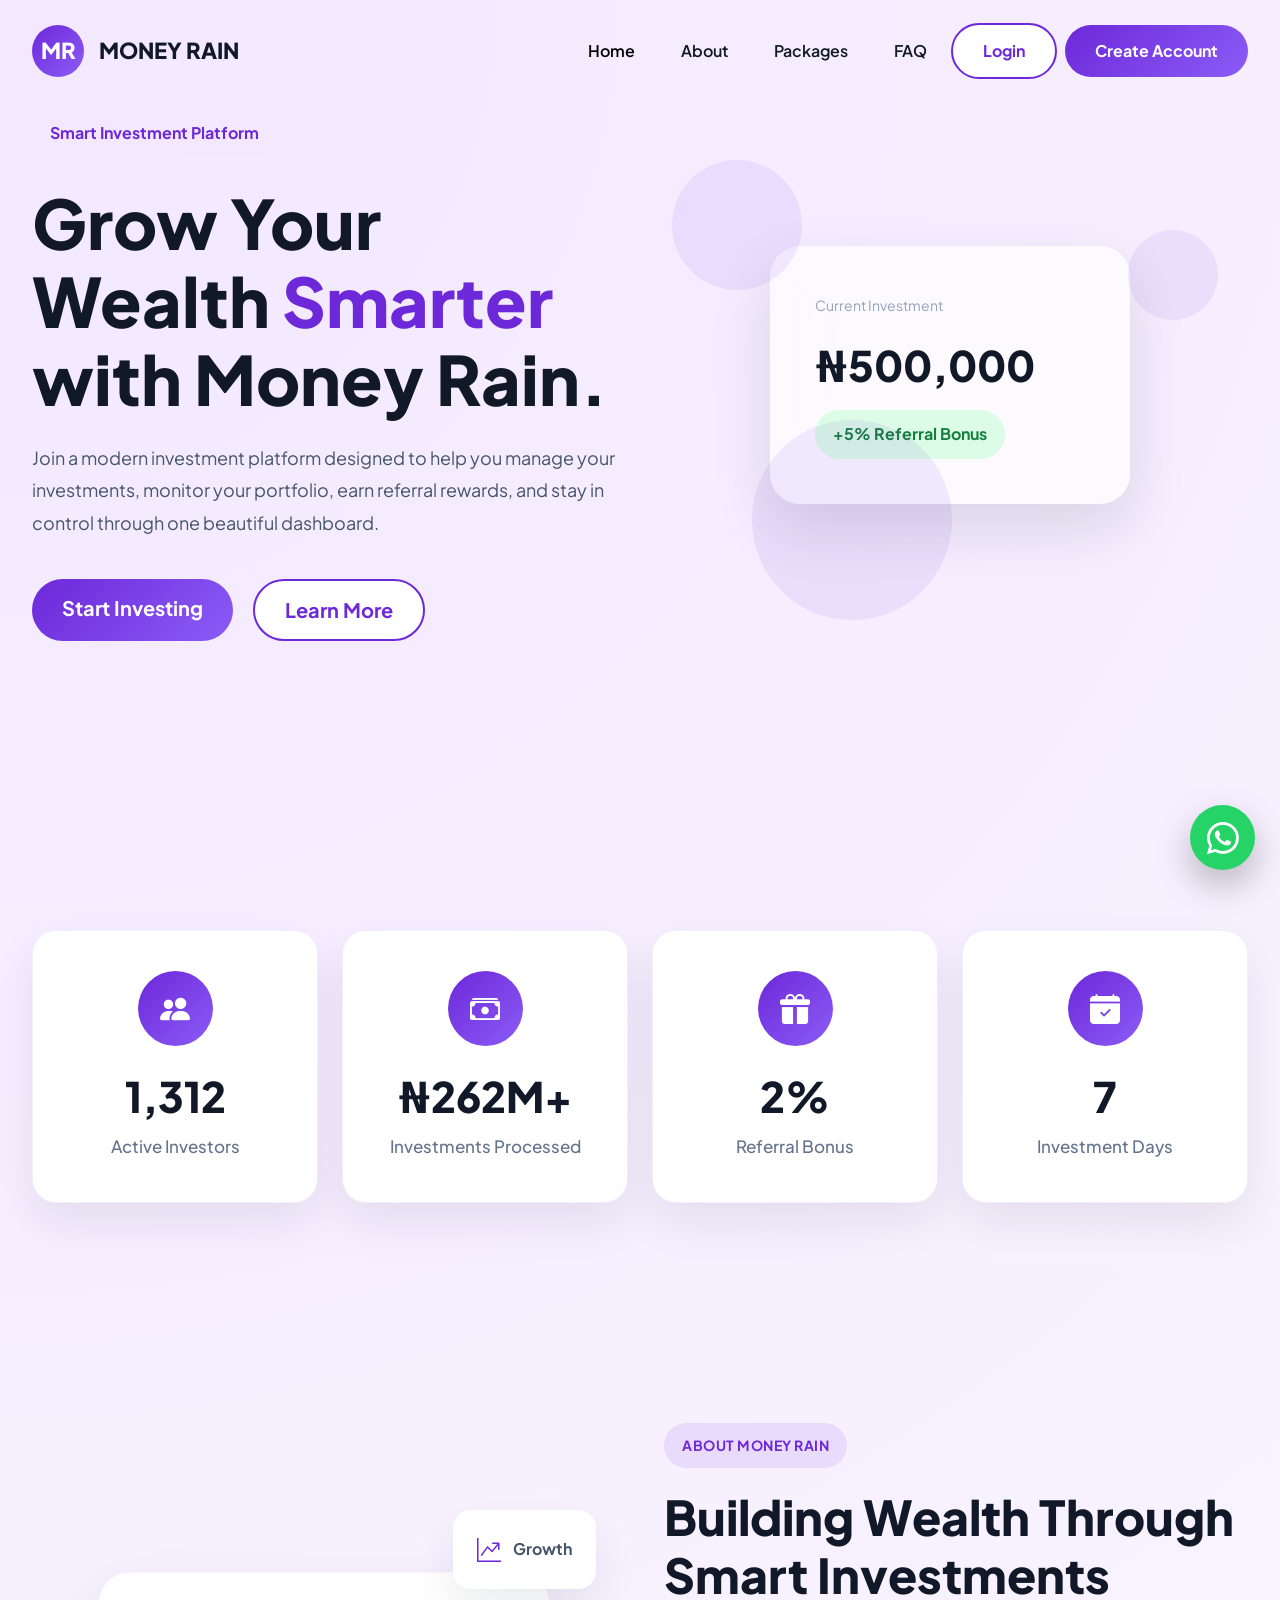
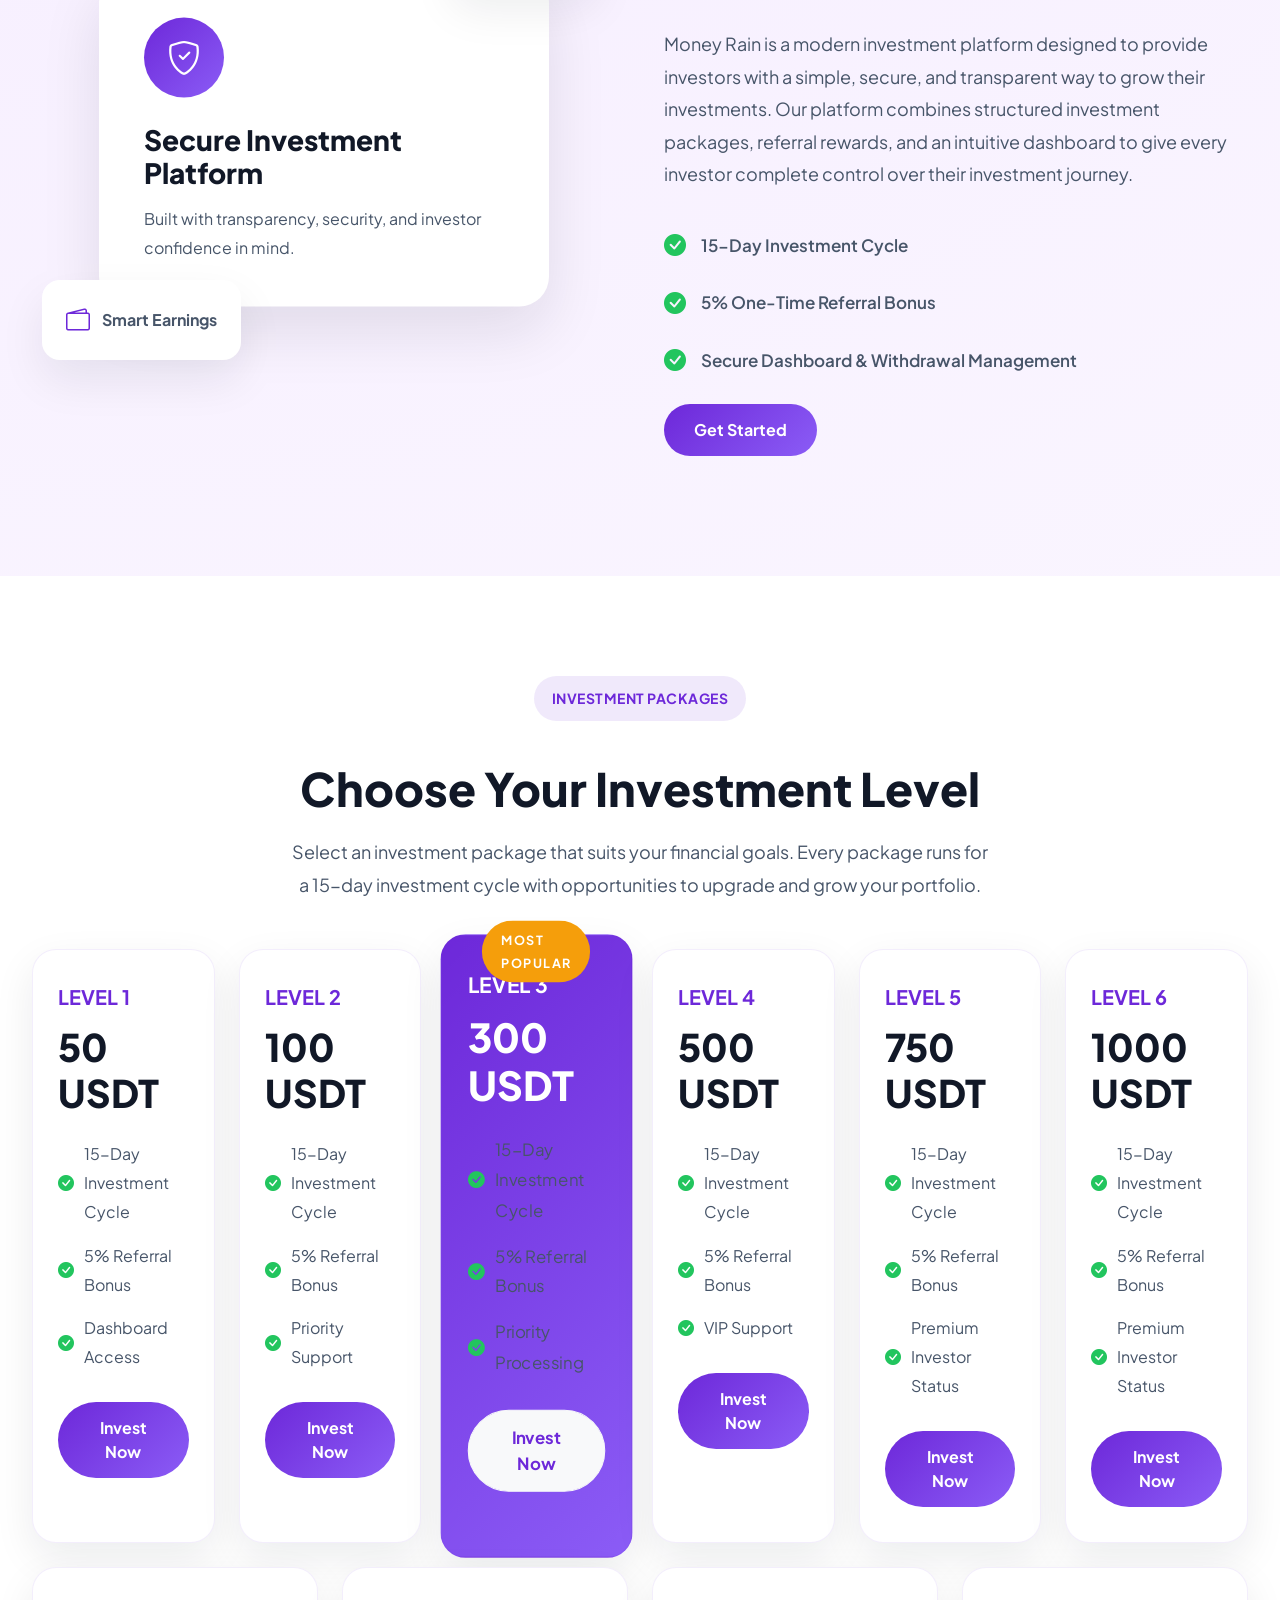
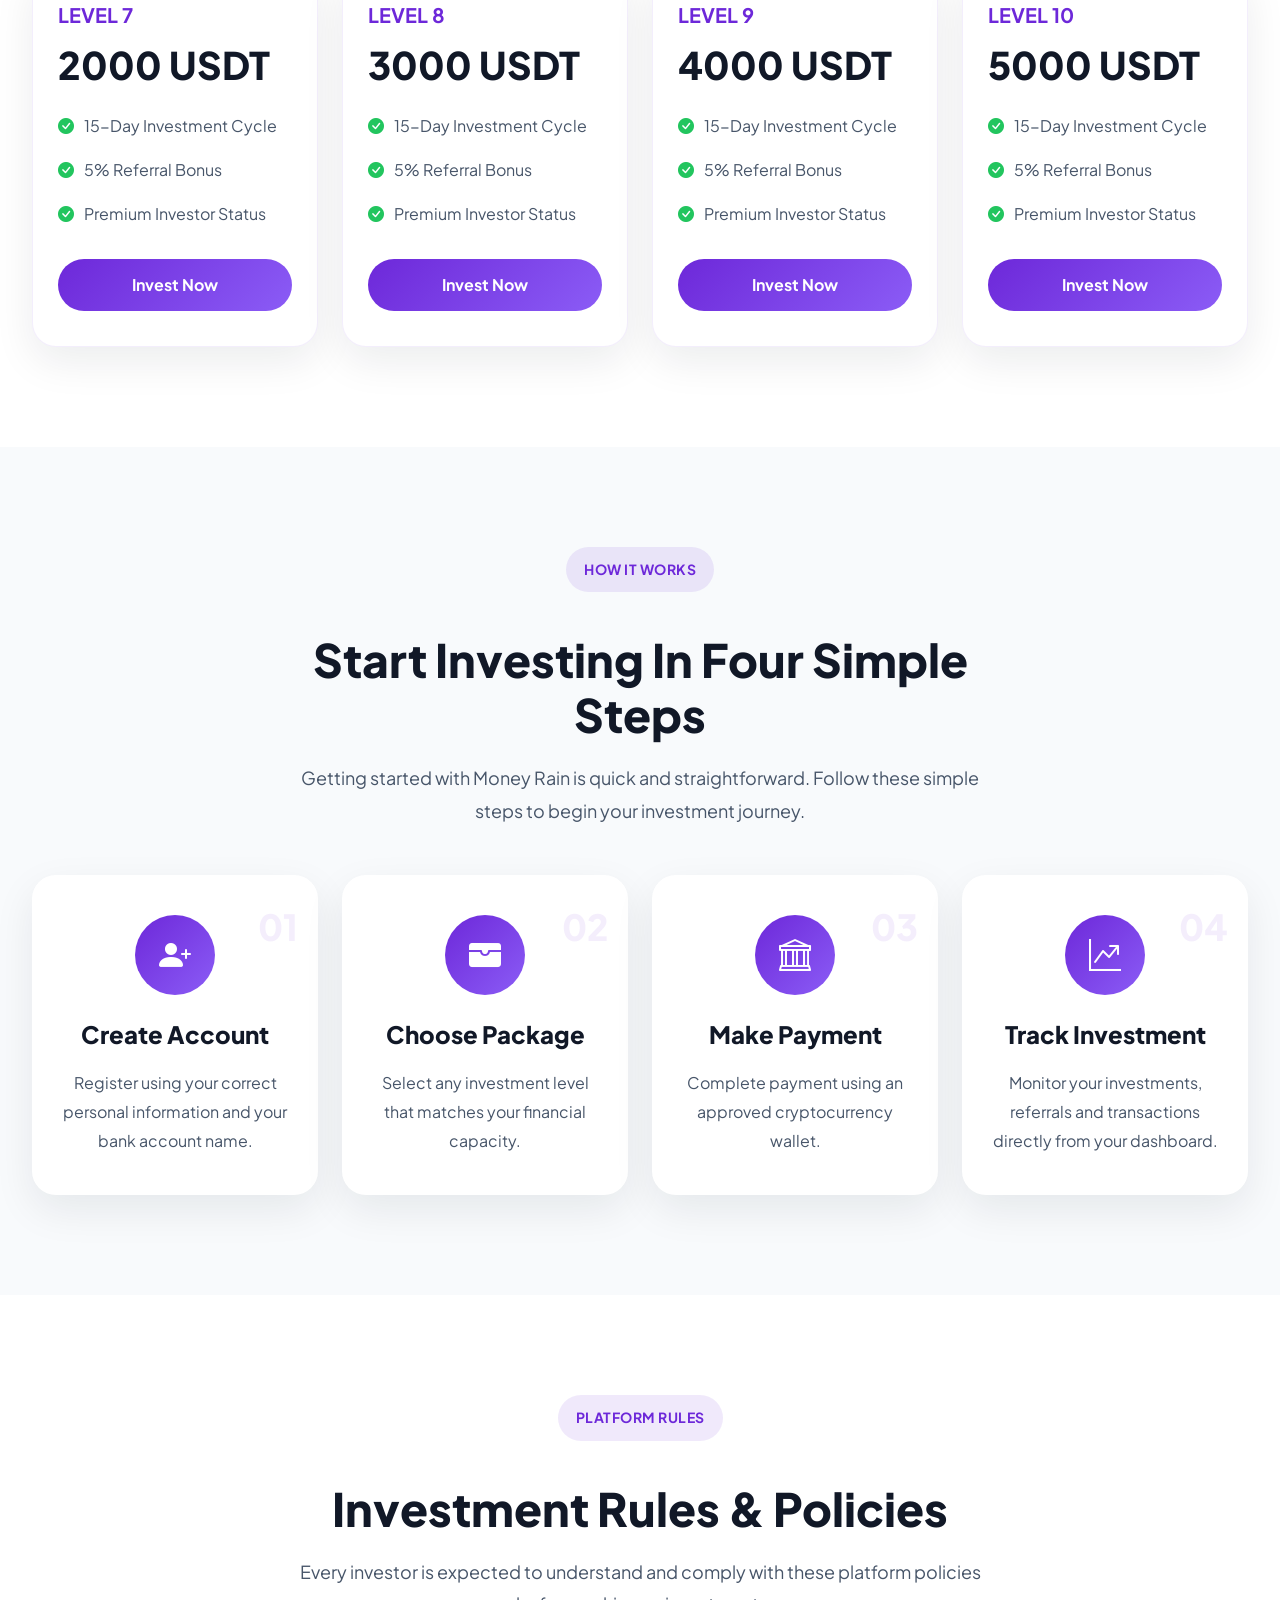
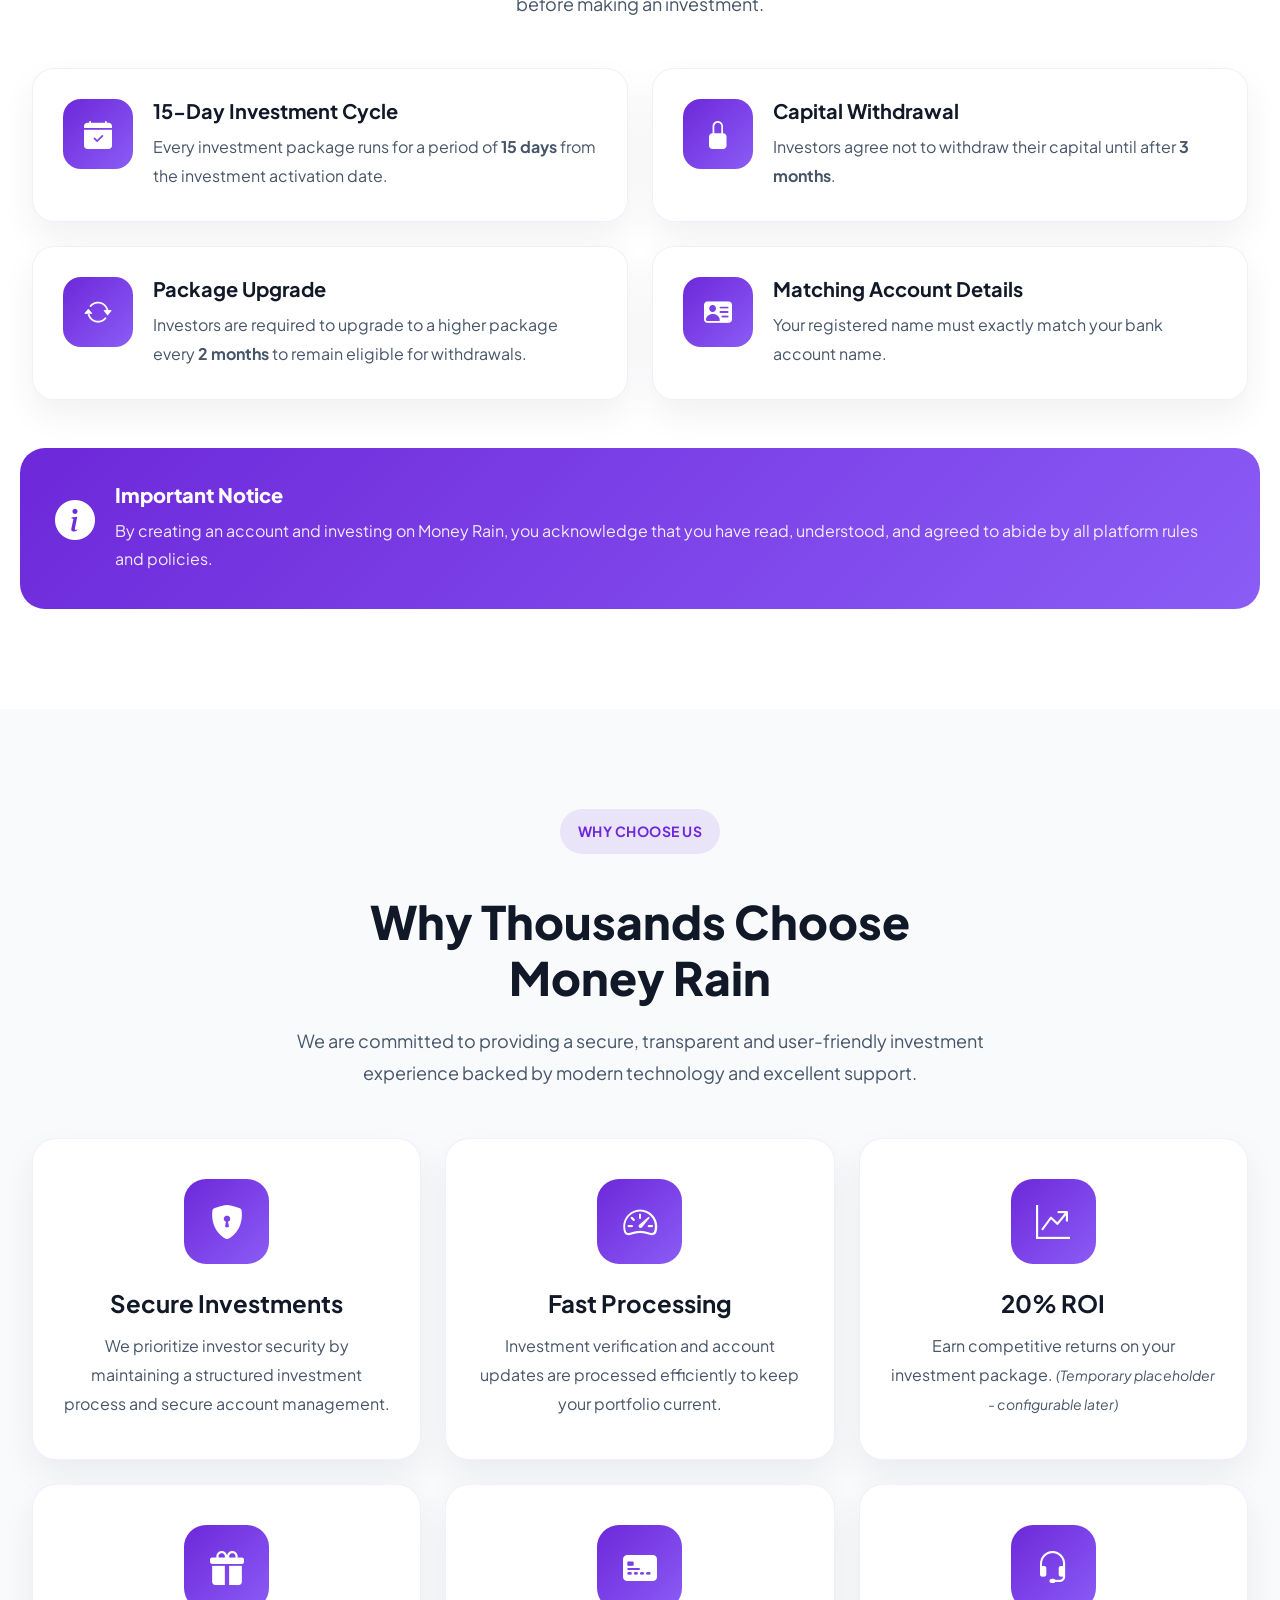
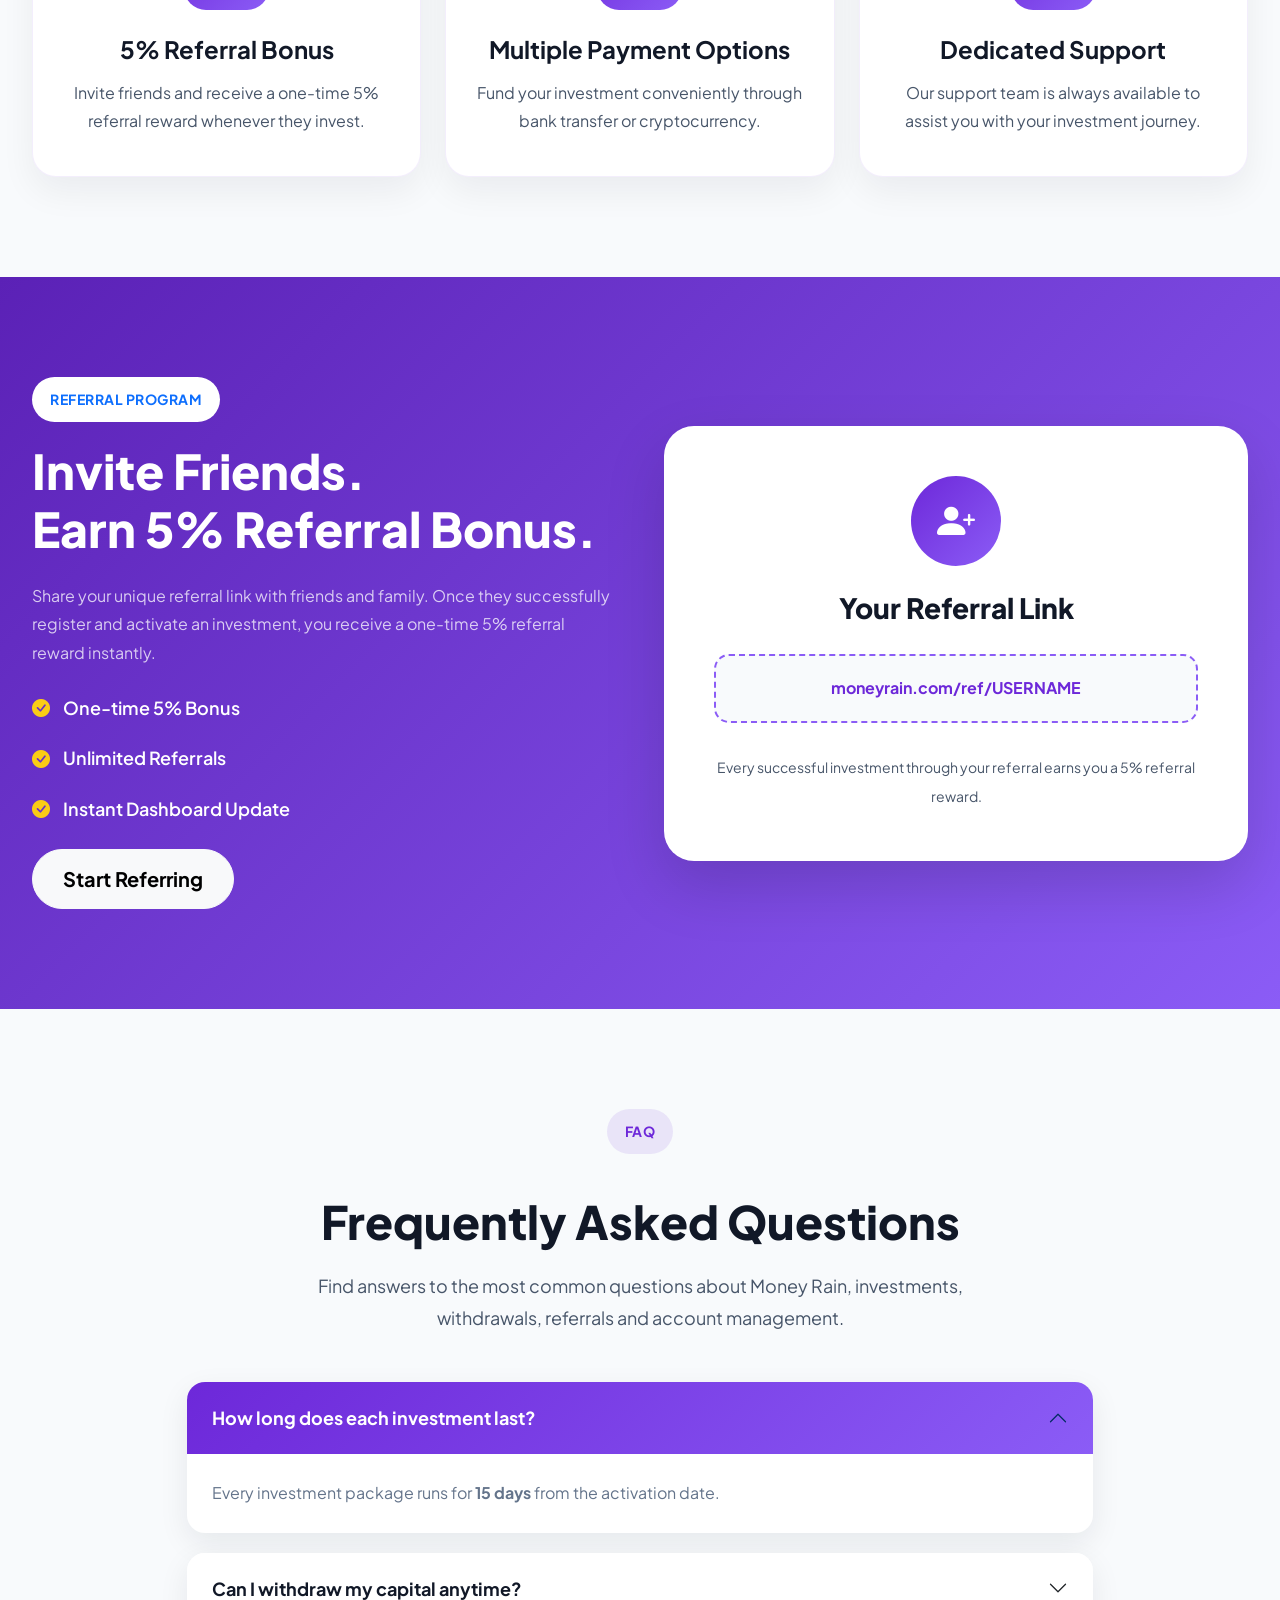
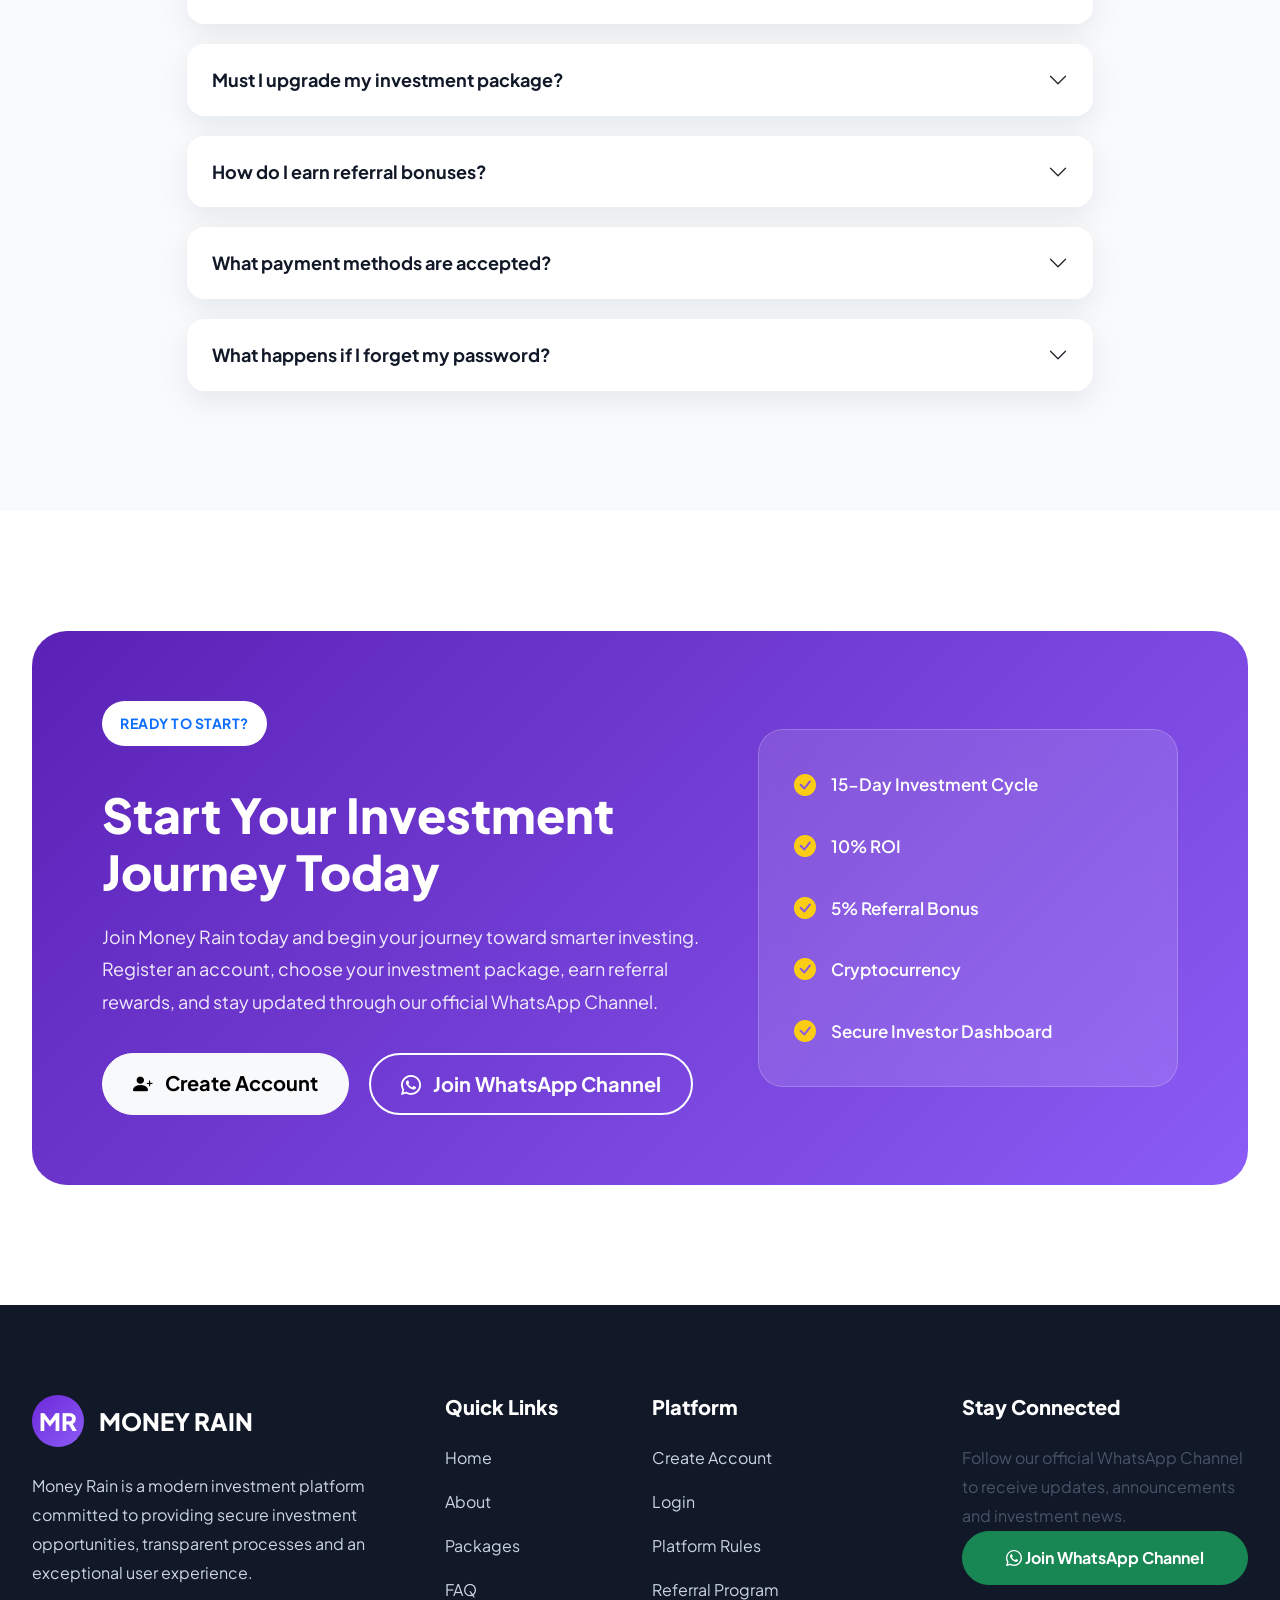
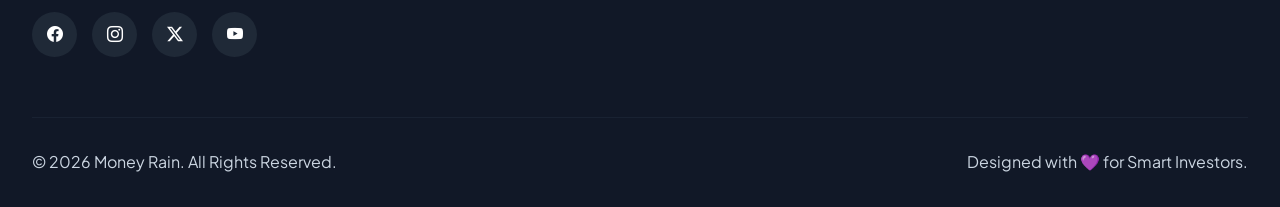
==== commit aeaf1dcd: "changes" ====
--- a/index.html
+++ b/index.html
@@ -663,7 +663,7 @@
               <h4>Make Payment</h4>
 
               <p>
-                Complete payment using bank transfer or an approved
+                Complete payment using an approved
                 cryptocurrency wallet.
               </p>
             </div>
@@ -734,7 +734,7 @@
 
                 <p>
                   Investors agree not to withdraw their capital until after
-                  <strong>6 months</strong>.
+                  <strong>3 months</strong>.
                 </p>
               </div>
             </div>
@@ -774,7 +774,7 @@
             </div>
           </div>
 
-          <div class="col-lg-6">
+          <!-- <div class="col-lg-6">
             <div class="rule-card" data-aos="fade-right">
               <div class="rule-icon">
                 <i class="bi bi-bank"></i>
@@ -789,9 +789,9 @@
                 </p>
               </div>
             </div>
-          </div>
-
-          <div class="col-lg-6">
+          </div> -->
+
+          <!-- <div class="col-lg-6">
             <div class="rule-card" data-aos="fade-left">
               <div class="rule-icon">
                 <i class="bi bi-key-fill"></i>
@@ -808,7 +808,7 @@
               </div>
             </div>
           </div>
-        </div>
+        </div> -->
 
         <div class="policy-note mt-5" data-aos="zoom-in">
           <i class="bi bi-info-circle-fill"></i>
@@ -1073,7 +1073,7 @@
                 >
                   <div class="accordion-body">
                     No. Investors agree that capital can only be withdrawn after
-                    completing six (6) months on the platform.
+                    completing three (3) months on the platform.
                   </div>
                 </div>
               </div>
@@ -1152,7 +1152,7 @@
                   data-bs-parent="#faqAccordion"
                 >
                   <div class="accordion-body">
-                    We currently accept Bank Transfer and Cryptocurrency
+                    We currently accept Cryptocurrency
                     payments.
                   </div>
                 </div>
@@ -1240,7 +1240,7 @@
                 <div class="cta-item">
                   <i class="bi bi-check-circle-fill"></i>
 
-                  <span>20% ROI (Temporary)</span>
+                  <span>10% ROI</span>
                 </div>
 
                 <div class="cta-item">
@@ -1252,7 +1252,7 @@
                 <div class="cta-item">
                   <i class="bi bi-check-circle-fill"></i>
 
-                  <span>Bank Transfer & Crypto</span>
+                  <span>Cryptocurrency</span>
                 </div>
 
                 <div class="cta-item">
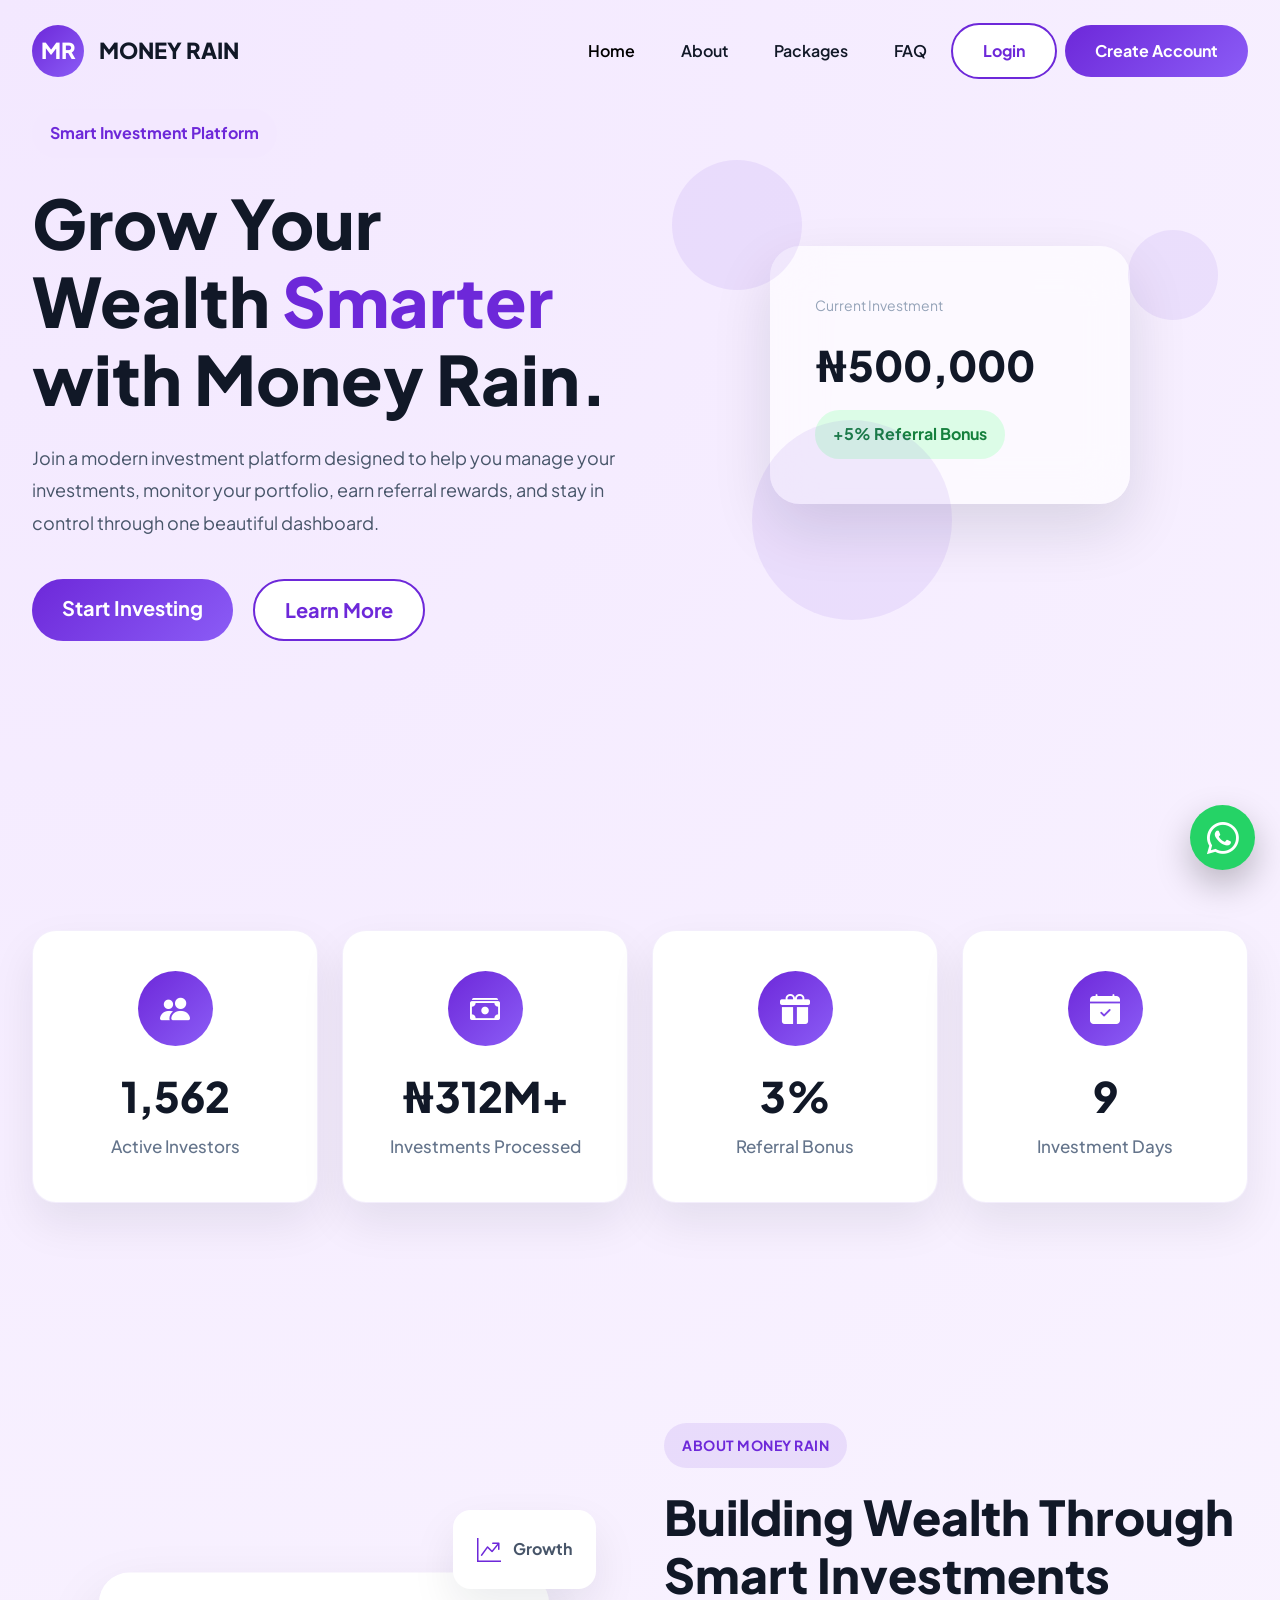
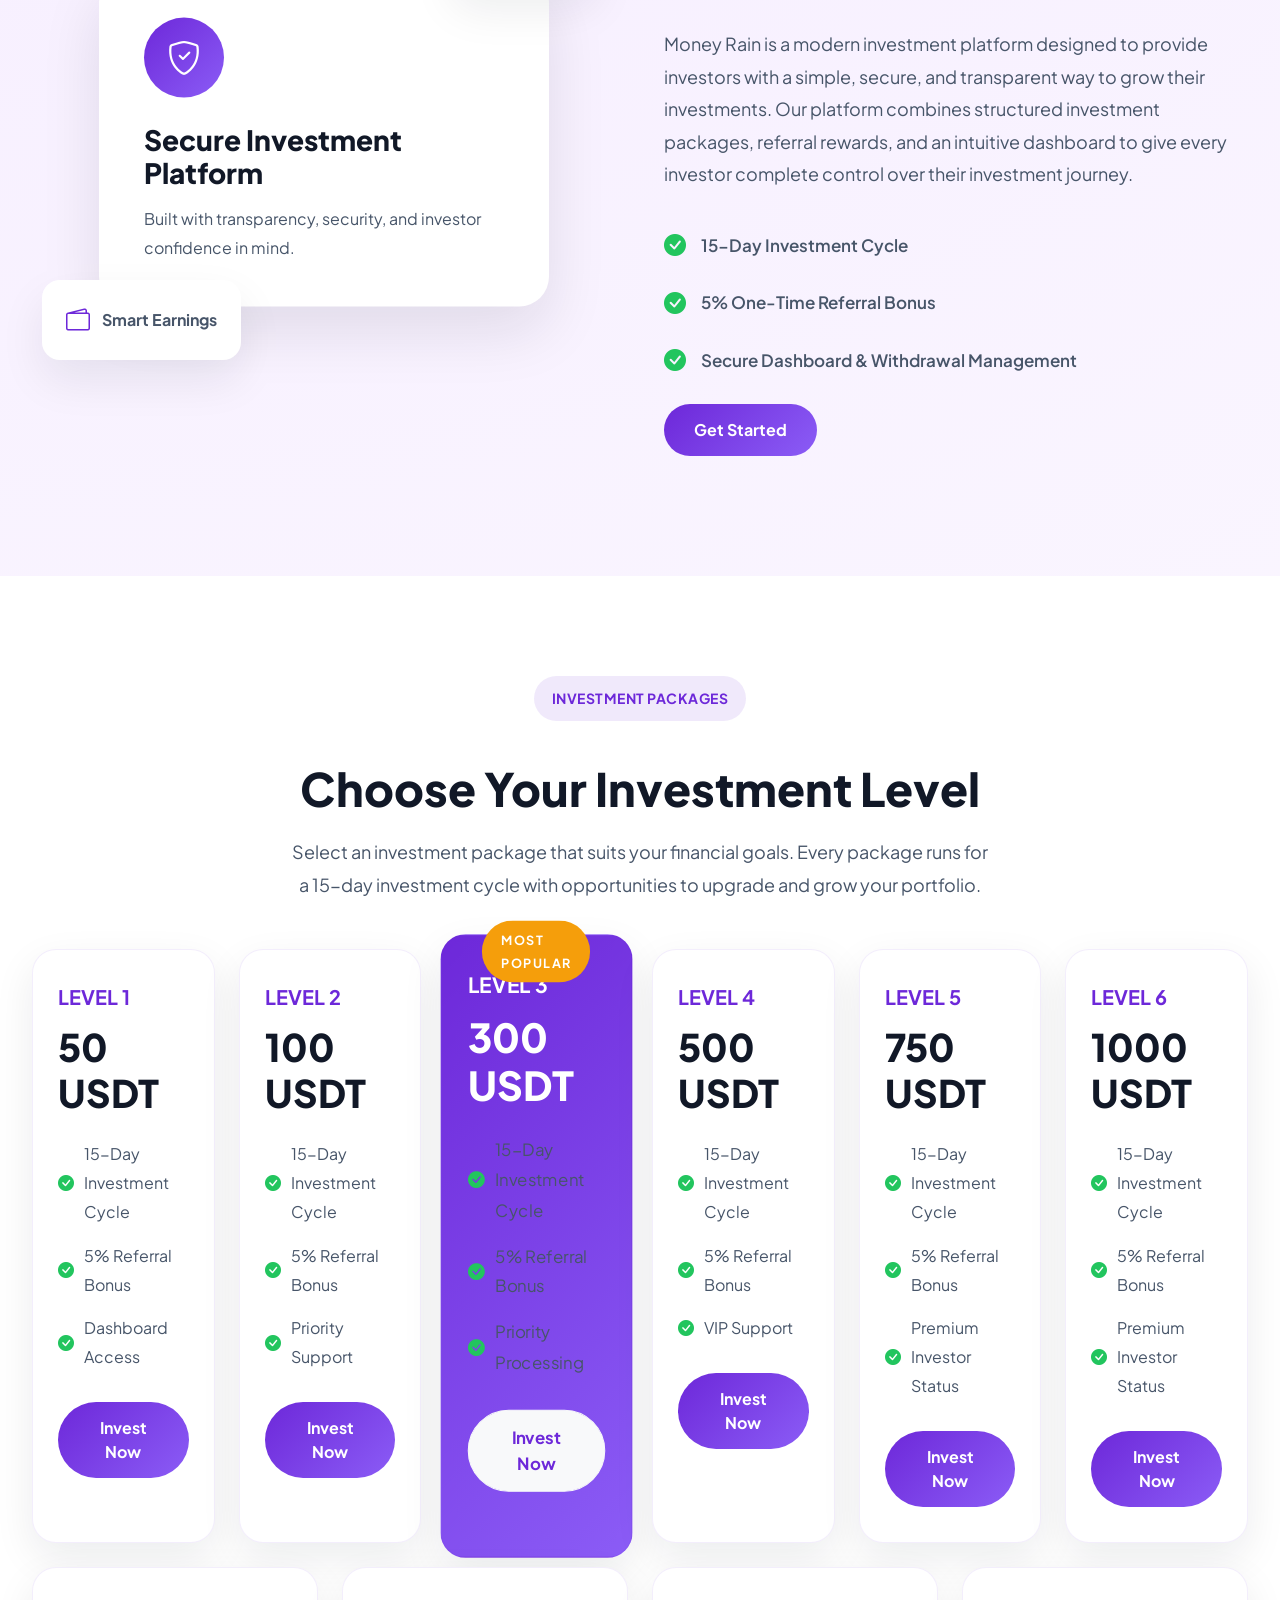
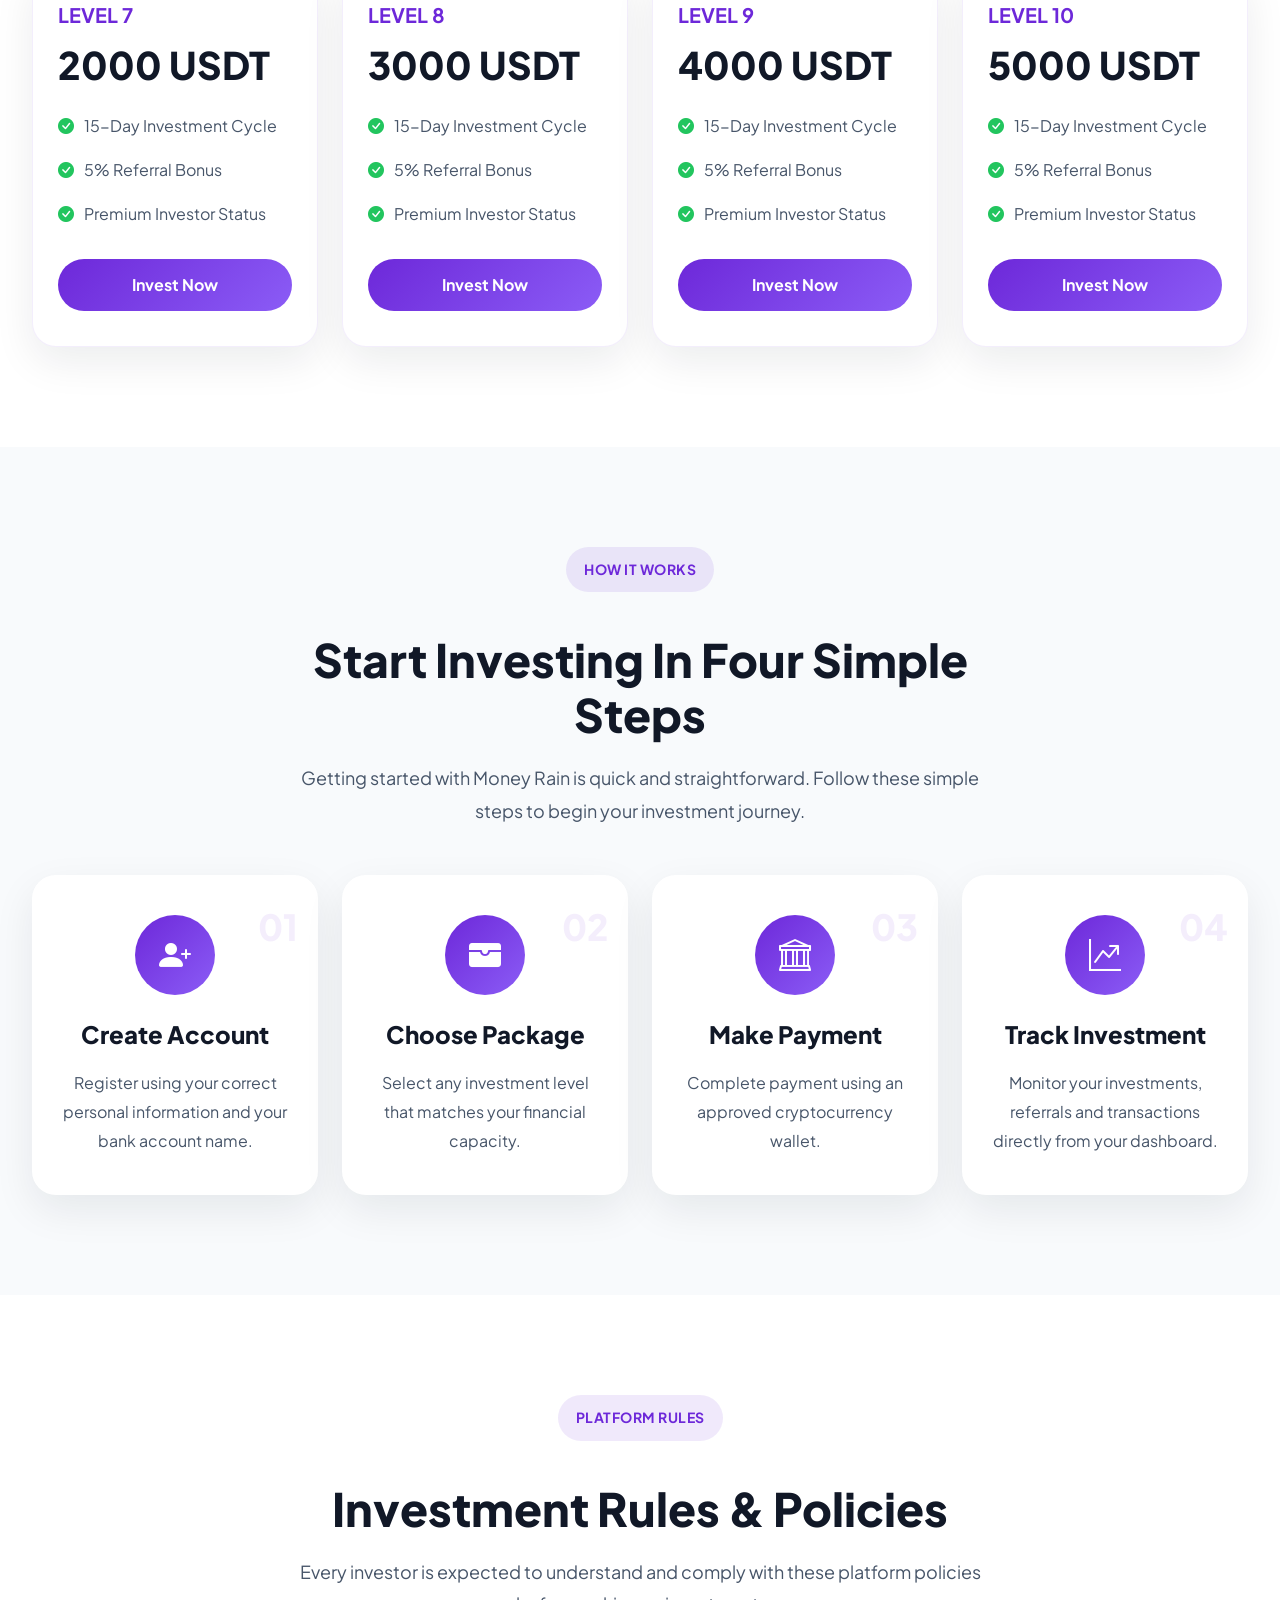
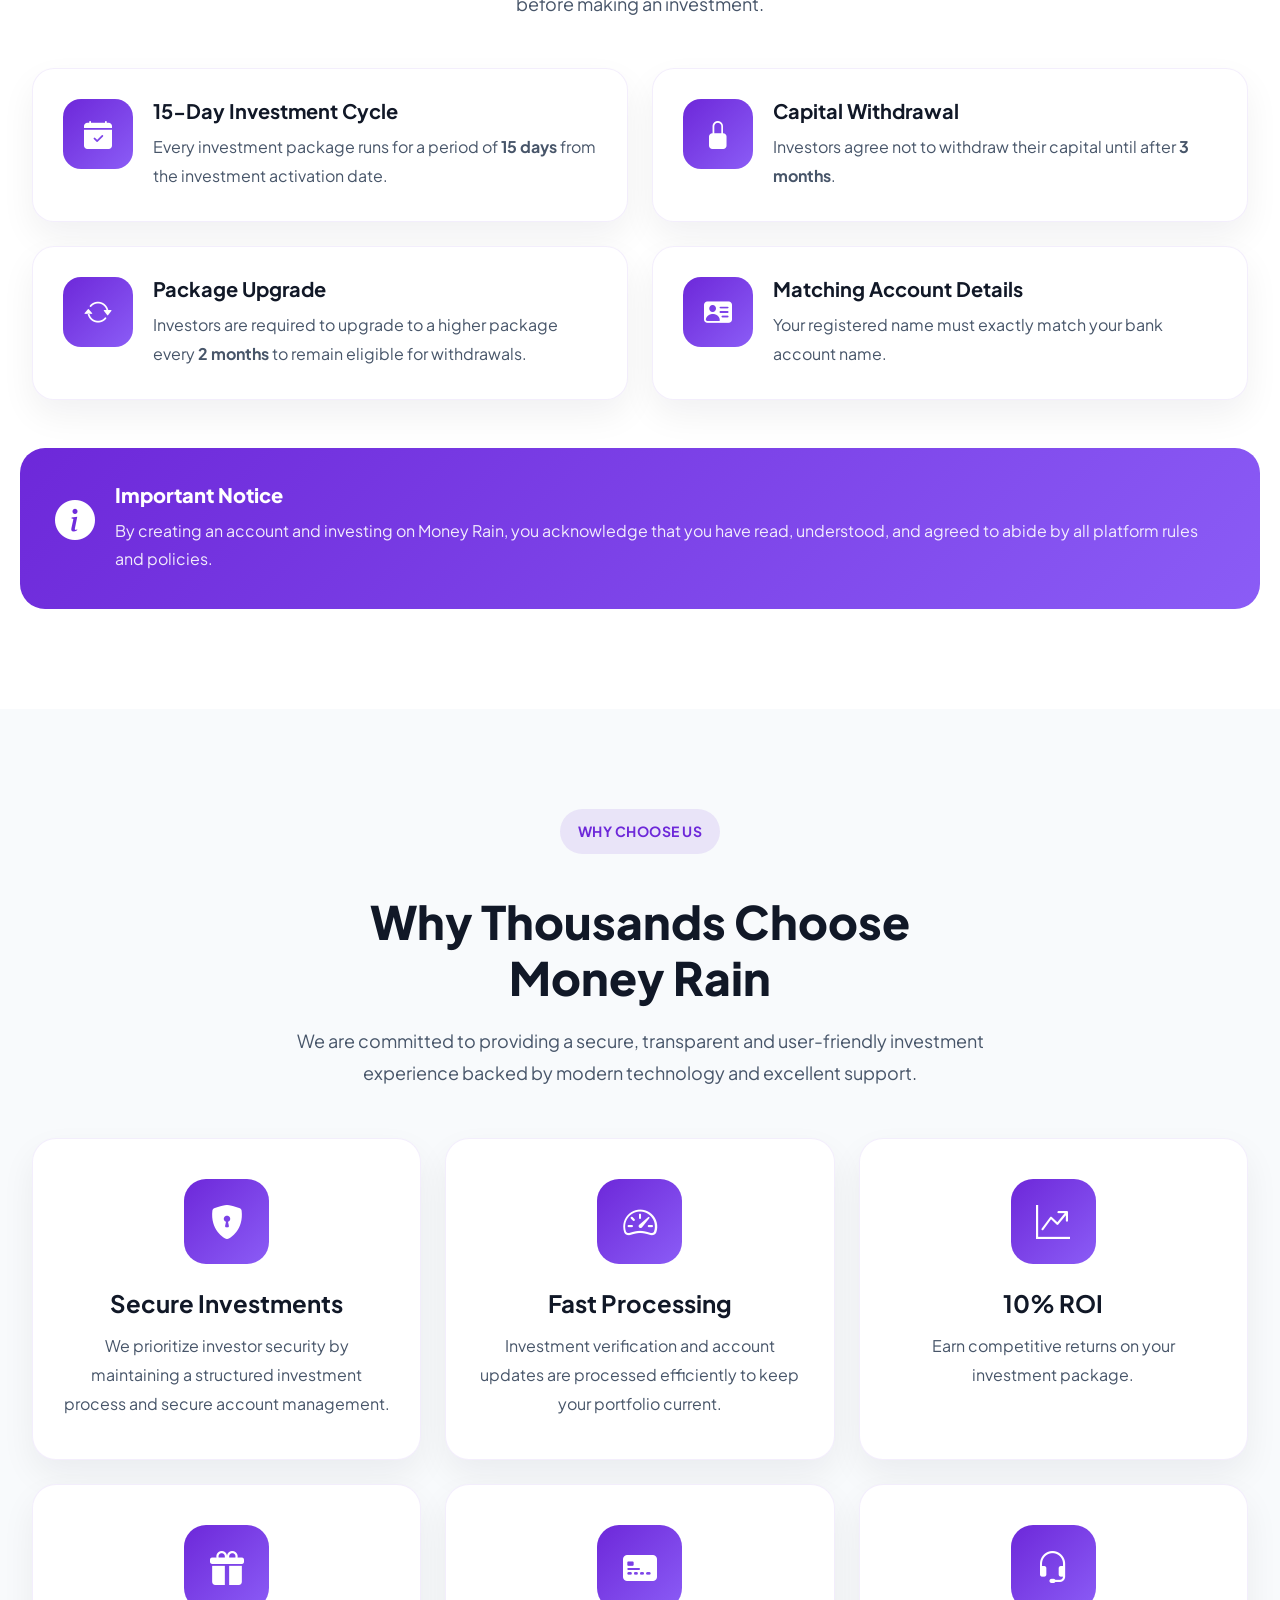
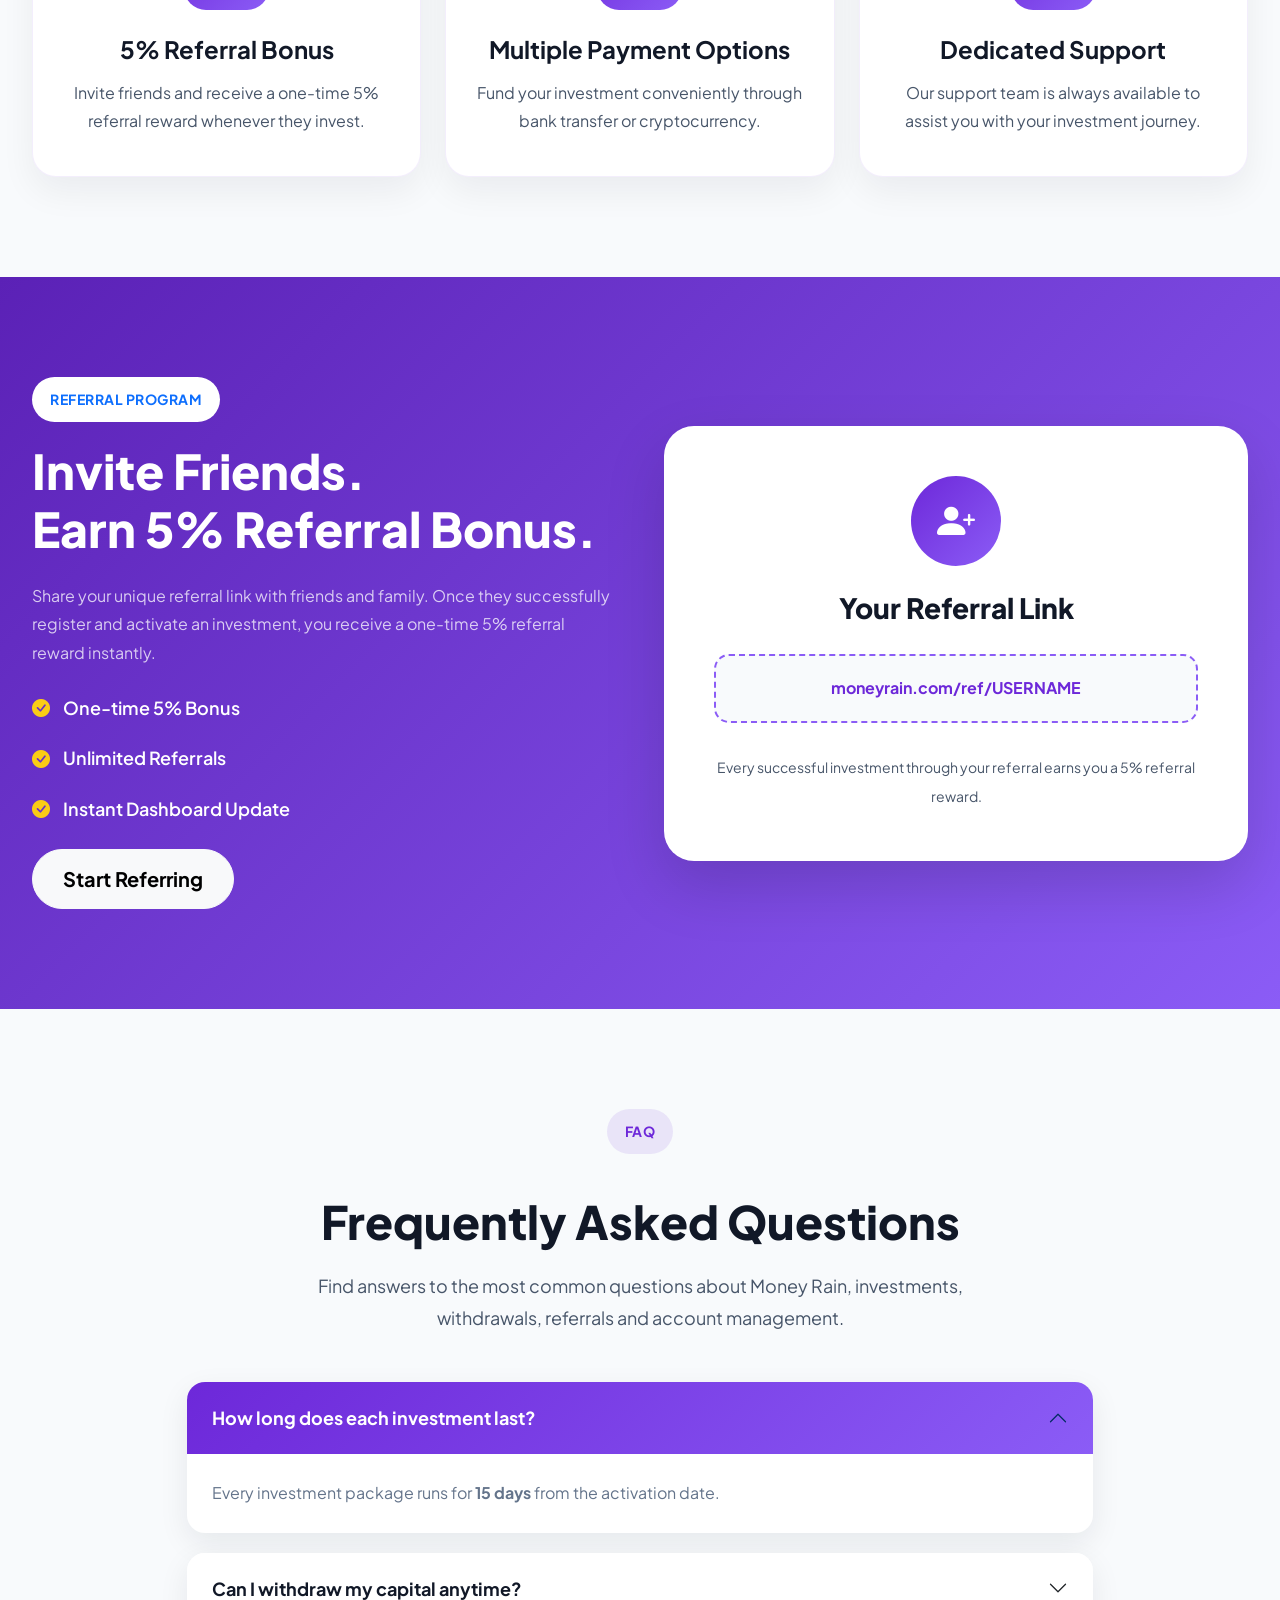
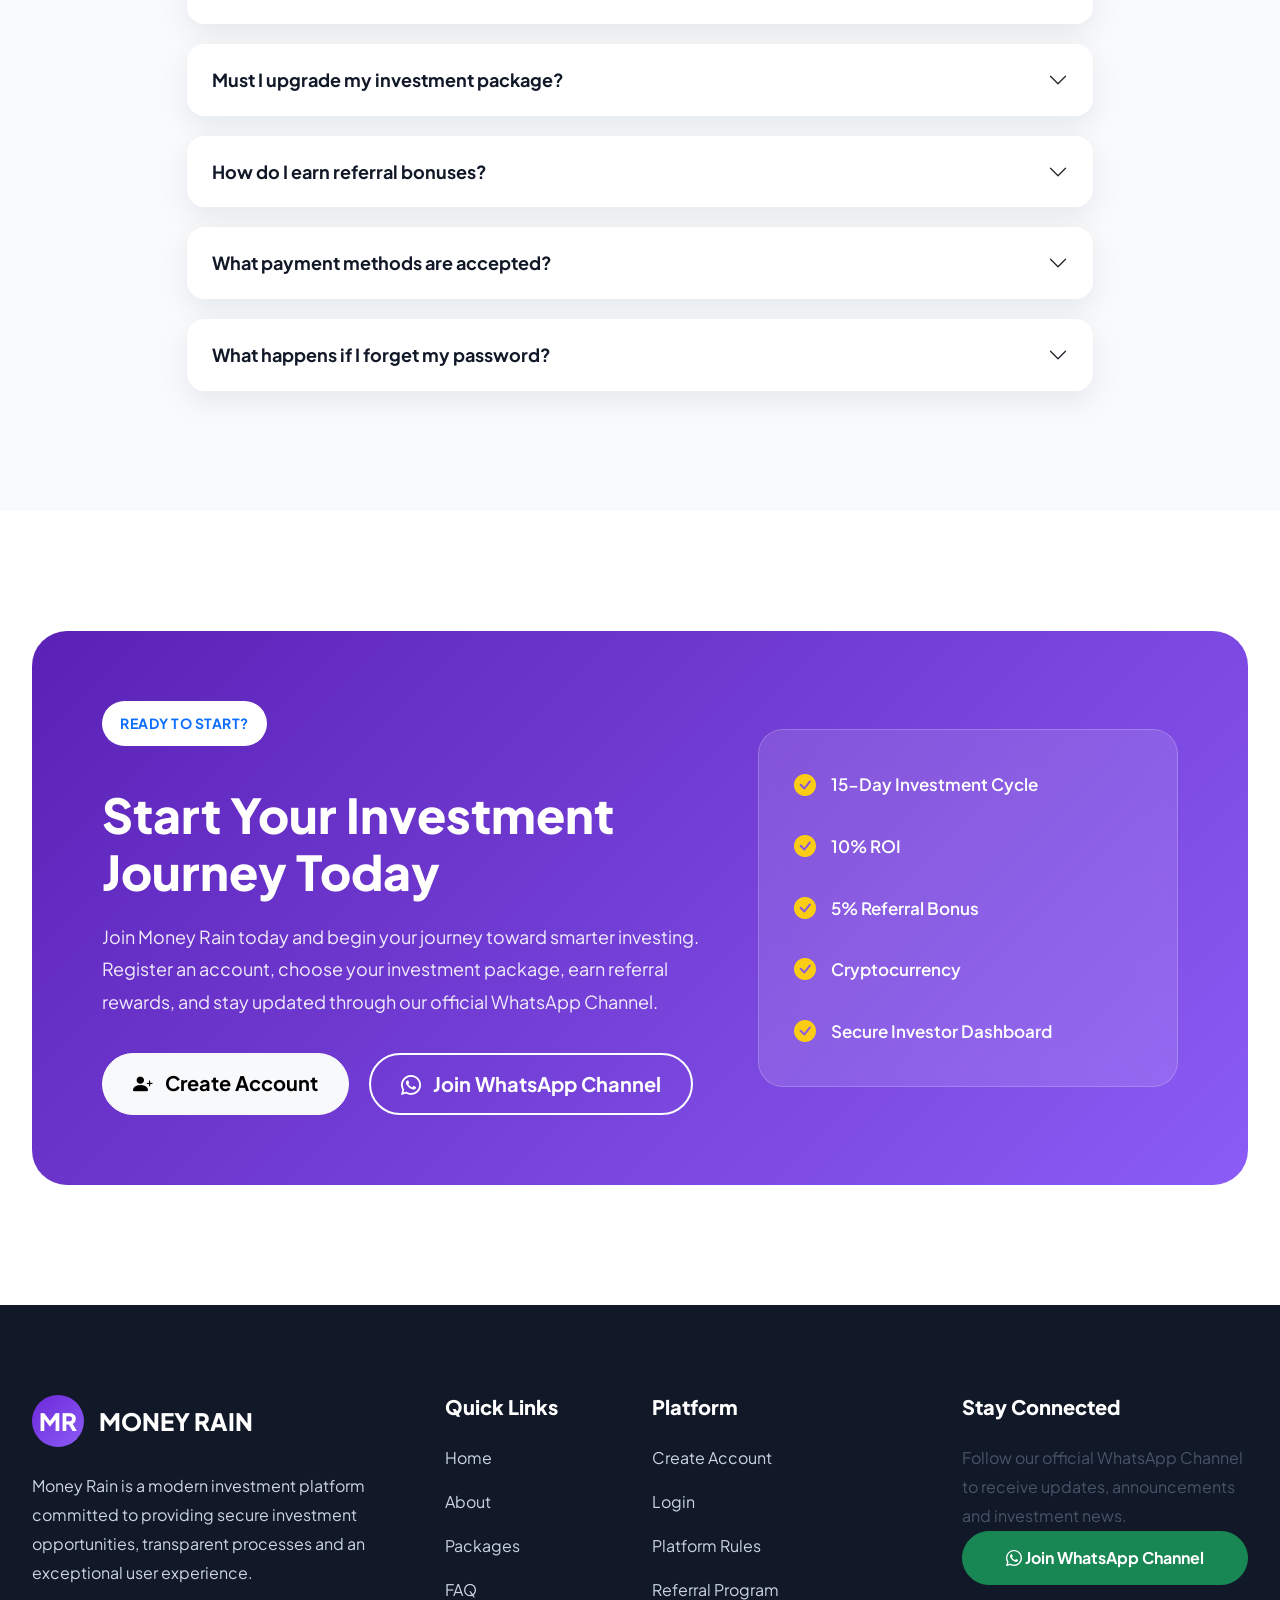
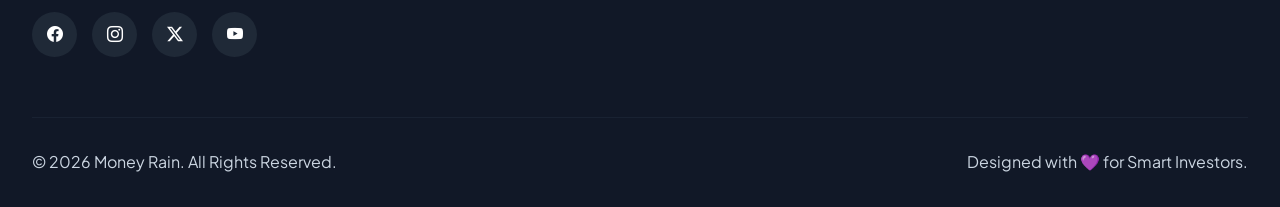
==== commit f8099978: "changes" ====
--- a/index.html
+++ b/index.html
@@ -880,13 +880,13 @@
                 <i class="bi bi-graph-up-arrow"></i>
               </div>
 
-              <h4>20% ROI</h4>
+              <h4>10% ROI</h4>
 
               <p>
                 Earn competitive returns on your investment package.
-                <small
+                <!-- <small
                   ><em>(Temporary placeholder - configurable later)</em></small
-                >
+                > -->
               </p>
             </div>
           </div>
